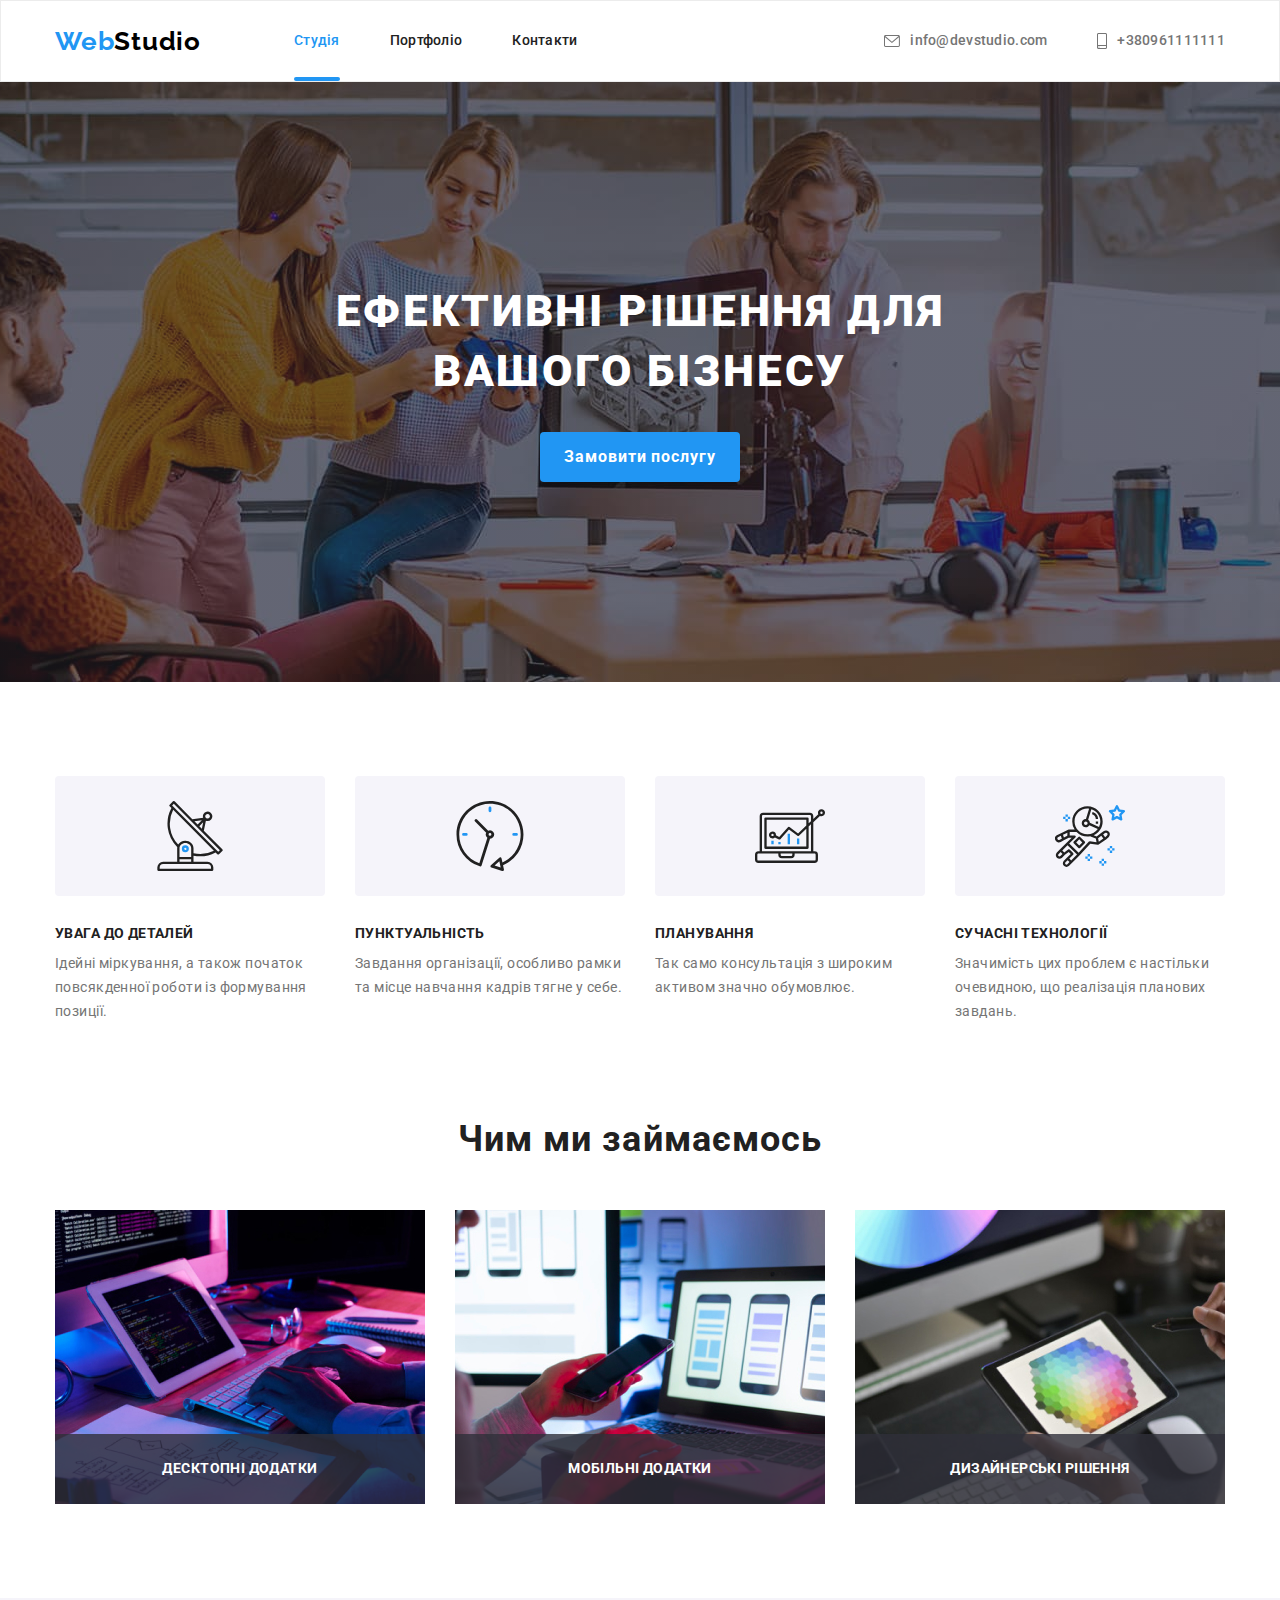
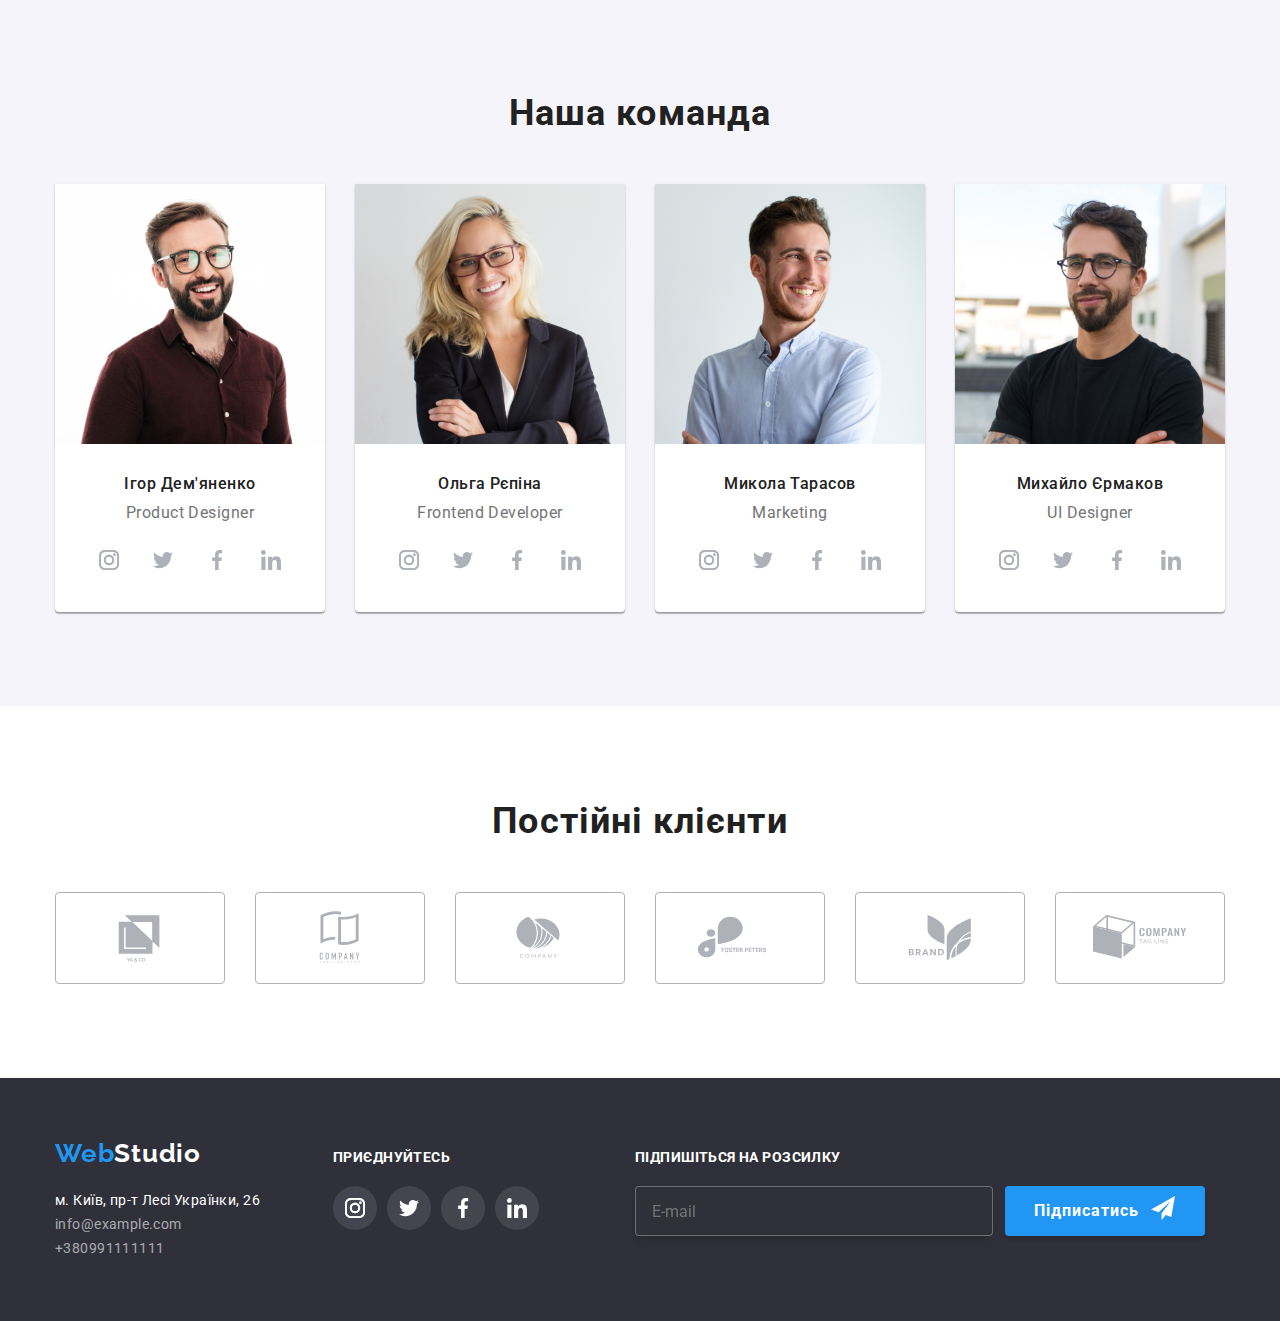
==== index.html @ acf975c4 "Initial commit" ====
<!DOCTYPE html>
<html lang="uk">

<head>
    <meta charset="UTF-8">
    <meta http-equiv="X-UA-Compatible" content="IE=edge">
    <meta name="viewport" content="width=device-width, initial-scale=1.0">
    <title>Студія</title>
    <!-- Шрифти -->
    <link rel="preconnect" href="https://fonts.googleapis.com">
    <link rel="preconnect" href="https://fonts.gstatic.com" crossorigin>
    <link
        href="https://fonts.googleapis.com/css2?family=Raleway:wght@700&family=Roboto:ital,wght@0,400;0,500;0,700;1,900&display=swap"
        rel="stylesheet">
    <link rel="stylesheet"
        href="https://cdnjs.cloudflare.com/ajax/libs/modern-normalize/1.1.0/modern-normalize.min.css">
    <link rel="stylesheet" href="./CSS/main.min.css">
    <!-- <link rel="stylesheet" href="./CSS/styles.css"> -->
</head>

<body class="page" data-body>

    <!-- Секція хедер -->

    <header class="header">
        <div class="container header-container">
            <nav class="header-container">
                <a lang="en" class="logo header-logo" href="./index.html" aria-label="Посилання на студію">Web<span
                        class="logo__dark">Studio</span></a>
                <!-- Навігація сайту -->
                <ul class="nav">
                    <li class="nav__item">
                        <a class="nav nav--current active" href="">Студія</a>
                    </li>
                    <li class="nav__item"><a class="nav__link active" href="./portfolio.html">Портфоліо</a></li>
                    <li class="nav__item"><a class="nav__link active" href="">Контакти</a></li>
                </ul>
            </nav>
            <!-- Навігація контактів -->
            <ul class="nav nav--left">
                <li class="nav__group">
                    <a class="nav__mail active" href="mailto:info@devstudio.com">
                        <svg class="nav__icon active" width="16" height="12">
                            <use href="./images/icons.svg#icon-envelope-hover"></use>
                        </svg>
                        info@devstudio.com
                    </a>
                </li>
                <li>
                    <a class="nav__tel active" href="tel:+380961111111">
                        <svg class="nav__icon active" width="10" height="16">
                            <use href="./images/icons.svg#icon-smartphone"></use>
                        </svg>
                        +380961111111
                    </a>
                </li>
            </ul>
        </div>
    </header>

    <main>
        <!-- Секція Герой -->

        <section class="hero">
            <div class="container">
                <h1 class="hero-title">Ефективні рішення для вашого бізнесу</h1>
                <button class="btn btn--order" title="button" data-modal-open>Замовити послугу</button>
            </div>
        </section>

        <!--Модальне вікно  -->

        <div class="backdrop is-hidden" data-modal>
            <div class="modal">
                <button class="modal__close-btn" type="button" data-modal-close>
                    <svg class="modal__close-icon" width="18" height="18">
                        <use href="./images/icons.svg#icon-close"></use>
                    </svg>
                </button>
                <form class="modal__hero-form">
                    <strong class="modal__title">Залиште свої дані, ми передзвонимо вам</strong>
                    <div class="modal__inputs">
                        <label for="name">Ім'я</label>
                        <input 
                        type="text" 
                        name="name" 
                        autofocus
                        id="name" 
                        minlength="3"
                        maxlength="55"
                        placeholder="" 
                        class="modal__for-input" 
                        required />
                        <svg class="modal__icon" width="18" height="18">
                            <use href="./images/icons.svg#icon-person-modal"></use>
                        </svg> 
                        
                    </div>
                    <div class="modal__inputs">
                        <label for="tel">Телефон</label>                      
                        <input 
                        type="tel" 
                        name="tel" 
                        id="tel" 
                        minlength="3"
                        maxlength="55"
                        class="modal__for-input" 
                        required 
                        placeholder=" "/>
                        <svg class="modal__icon" width="18" height="18">
                            <use href="./images/icons.svg#icon-phone-modal"></use>
                        </svg>
                    </div>
                    <div class="modal__inputs">
                        <label for="email">Пошта</label>                        
                        <input 
                        type="email" 
                        name="email" 
                        id="email" 
                        class="modal__for-input" 
                        required
                        placeholder=" " />
                        <svg class="modal__icon" width="18" height="18">
                            <use href="./images/icons.svg#icon-email-modal"></use>
                        </svg>
                    </div>
                    <div class="modal__inputs">
                        <label for="feedback">Коментар</label>
                        <textarea 
                        name="feedback" 
                        id="feedback" 
                        class="modal__hiro-textarea"
                        placeholder="Введіть текст"></textarea>
                    </div>
                    <label class="modal-checkbox">
                        <input class="visually-hidden modal-checkbox__input" type="checkbox" name="user-agreement" />
                        <span class="modal-checkbox__custom">
                            <svg class="modal-checkbox__icon" width="11" height="8"><use href="./images/icons.svg#icon-Vector"></use></svg>  
                        </span>
                        <span class="modal-checkbox__agreement">Погоджуюся із розсилкою та приймаю&nbsp</span> 
                        <a class="contract" href="">Умови договору</a>
                    </label>
                    <button type="submit" class="btn btn--modal">Відправити</button>
                </form>
            </div>
            
        </div>

        <!-- Секція особливості -->

        <section class="section">
            <div class="container">
                <h2 hidden class="heading">Особливості</h2>
                <ul class="list card-set about-feature">
                    <li class="card-set__item benefits">
                        <div class="card-set__icon">
                            <svg width="70" height="70">
                                <use href="./images/icons.svg#icon-antenna"></use>
                            </svg>
                        </div>
                        <h3 class="card-set__heading">Увага до деталей</h3>
                        <p class="card-set__text">Ідейні міркування, а також початок повсякденної роботи із формування позиції.
                        </p>
                    </li>
                    <li class="card-set__item benefits">
                        <div class="card-set__icon">
                            <svg width="70" height="70">
                                <use href="./images/icons.svg#icon-clock"></use>
                            </svg>
                        </div>
                        <h3 class="card-set__heading">Пунктуальність</h3>
                        <p class="card-set__text">Завдання організації, особливо рамки та місце навчання кадрів тягне у себе.</p>
                    </li>
                    <li class="card-set__item benefits">
                        <div class="card-set__icon">
                            <svg width="70" height="70">
                                <use href="./images/icons.svg#icon-diagram"></use>
                            </svg>
                        </div>
                        <h3 class="card-set__heading">Планування</h3>
                        <p class="card-set__text">Так само консультація з широким активом значно обумовлює.</p>
                    </li>
                    <li class="card-set__item benefits">
                        <div class="card-set__icon">
                            <svg width="70" height="70">
                                <use href="./images/icons.svg#icon-astronaut"></use>
                            </svg>
                        </div>
                        <h3 class="card-set__heading">Сучасні технології</h3>
                        <p class="card-set__text">Значимість цих проблем є настільки очевидною, що реалізація планових завдань.
                        </p>
                    </li>
                </ul>
            </div>
        </section>

        <!-- Секція Роботи -->

        <section class="work">
            <div class="container">
                <h2 class="heading clients__title">Чим ми займаємось</h2>
                <ul class="list card-set">
                    <li class="work__items card-set__item">
                        <img src="./images/foto-1.jpg" alt="Вид робіт 1" width="370" height="294">
                        <div class="work__item">
                            <p class="work__text">Десктопні додатки</p>
                        </div>
                    </li>
                    <li class="work__items card-set__item">
                        <img src="./images/foto-2.jpg" alt="Вид робіт 2" width="370" height="294">
                        <div class="work__item">
                            <p class="work__text">Мобільні додатки</p>
                        </div>
                    </li>
                    <li class="work__items card-set__item">
                        <img src="./images/foto-3.jpg" alt="Вид робіт 3" width="370" height="294">
                        <div class="work__item">
                            <p class="work__text">Дизайнерські рішення</p>
                        </div>
                    </li>
                </ul>
            </div>
        </section>

        <!-- Секція  Наша команда -->

        <section class="team section">
            <div class="container">
                <h2 class="heading clients__title">Наша команда</h2>
                <ul class="list card-set">
                    <li class="team__card card-set__item">
                        <img src="./images/Игорь_Демьяненко.jpg" alt="Фото Ігоря Дем'яненка" width="270" height="260">
                        <div class="team__desc">
                            <h3 class="team__name">Ігор Дем'яненко</h3>
                            <p class="team__post" lang="en">Product Designer</p>
                            <ul class="social-media list">
                                <li class="social-media__item">
                                    <a class="social-media__link social-media__link--light" href="" target="_blank" rel="noopener noreferrer"
                                        aria-label="instagram">
                                        <svg class="social-media__icon" width="20" height="20">
                                            <use href="./images/icons.svg#icon-instagram"></use>
                                        </svg>
                                    </a>
                                </li>
                                <li class="social-media__item">
                                    <a class="social-media__link social-media__link--light" href="" target="_blank" rel="noopener noreferrer"
                                        aria-label="twitter">
                                        <svg class="social-media__icon" width="20" height="20">
                                            <use href="./images/icons.svg#icon-twitter"></use>
                                        </svg>
                                    </a>
                                </li>
                                <li class="social-media__item">
                                    <a class="social-media__link social-media__link--light" href="" target="_blank" rel="noopener noreferrer"
                                        aria-label="facebook">
                                        <svg class="social-media__icon" width="20" height="20">
                                            <use href="./images/icons.svg#icon-facebook"></use>
                                        </svg>
                                    </a>
                                </li>
                                <li class="social-media__item">
                                    <a class="social-media__link social-media__link--light" href="" target="_blank" rel="noopener noreferrer"
                                        aria-label="linkedin">
                                        <svg class="social-media__icon" width="20" height="20">
                                            <use href="./images/icons.svg#icon-linkedin"></use>
                                        </svg>
                                    </a>
                                </li>
                            </ul>
                        </div>
                    </li>

                    <li class="team__card card-set__item">
                        <img src="./images/Ольга_Репина.jpg" alt="Фото Ольги Рєпіної" width="270" height="260">
                        <div class="team__desc">
                            <h3 class="team__name">Ольга Рєпіна</h3>
                            <p class="team__post">Frontend Developer</p>
                            <ul class="social-media list">
                                <li class="social-media__item">
                                    <a class="social-media__link social-media__link--light" href="" target="_blank" rel="noopener noreferrer"
                                        aria-label="instagram">
                                        <svg class="social-media__icon" width="20" height="20">
                                            <use href="./images/icons.svg#icon-instagram"></use>
                                        </svg>
                                    </a>
                                </li>
                                <li class="social-media__item">
                                    <a class="social-media__link social-media__link--light" href="" target="_blank" rel="noopener noreferrer"
                                        aria-label="twitter">
                                        <svg class="social-media__icon" width="20" height="20">
                                            <use href="./images/icons.svg#icon-twitter"></use>
                                        </svg>
                                    </a>
                                </li>
                                <li class="social-media__item">
                                    <a class="social-media__link social-media__link--light" href="" target="_blank" rel="noopener noreferrer"
                                        aria-label="facebook">
                                        <svg class="social-media__icon" width="20" height="20">
                                            <use href="./images/icons.svg#icon-facebook"></use>
                                        </svg>
                                    </a>
                                </li>
                                <li class="social-media__item">
                                    <a class="social-media__link social-media__link--light" href="" target="_blank" rel="noopener noreferrer"
                                        aria-label="linkedin">
                                        <svg class="social-media__icon" width="20" height="20">
                                            <use href="./images/icons.svg#icon-linkedin"></use>
                                        </svg>
                                    </a>
                                </li>
                            </ul>
                        </div>
                    </li>
                    <li class="team__card card-set__item">
                        <img src="./images/Николай_Тарасов.jpg" alt="Фото Миколи Тарасова" width="270" height="260">
                        <div class="team__desc">
                            <h3 class="team__name">Микола Тарасов</h3>
                            <p class="team__post" lang="en">Marketing</p>
                            <ul class="social-media list">
                                <li class="social-media__item">
                                    <a class="social-media__link social-media__link--light" href="" target="_blank" rel="noopener noreferrer"
                                        aria-label="instagram">
                                        <svg class="social-media__icon" width="20" height="20">
                                            <use href="./images/icons.svg#icon-instagram"></use>
                                        </svg>
                                    </a>
                                </li>
                                <li class="social-media__item">
                                    <a class="social-media__link social-media__link--light" href="" target="_blank" rel="noopener noreferrer"
                                        aria-label="twitter">
                                        <svg class="social-media__icon" width="20" height="20">
                                            <use href="./images/icons.svg#icon-twitter"></use>
                                        </svg>
                                    </a>
                                </li>
                                <li class="social-media__item">
                                    <a class="social-media__link social-media__link--light" href="" target="_blank" rel="noopener noreferrer"
                                        aria-label="facebook">
                                        <svg class="social-media__icon" width="20" height="20">
                                            <use href="./images/icons.svg#icon-facebook"></use>
                                        </svg>
                                    </a>
                                </li>
                                <li class="social-media__item">
                                    <a class="social-media__link social-media__link--light" href="" target="_blank" rel="noopener noreferrer"
                                        aria-label="linkedin">
                                        <svg class="social-media__icon" width="20" height="20">
                                            <use href="./images/icons.svg#icon-linkedin"></use>
                                        </svg>
                                    </a>
                                </li>
                            </ul>
                        </div>
                    </li>
                    <li class="team__card card-set__item">
                        <img src="./images/Михаил_Ермаков.jpg" alt="Фото Михайла Єрмакова" width="270" height="260">
                        <div class="team__desc">
                            <h3 class="team__name">Михайло Єрмаков</h3>
                            <p class="team__post" lang="en">UI Designer</p>
                            <ul class="social-media list">
                                <li class="social-media__item">
                                    <a class="social-media__link social-media__link--light" href="" target="_blank" rel="noopener noreferrer"
                                        aria-label="instagram">
                                        <svg class="social-media__icon" width="20" height="20">
                                            <use href="./images/icons.svg#icon-instagram"></use>
                                        </svg>
                                    </a>
                                </li>
                                <li class="social-media__item">
                                    <a class="social-media__link social-media__link--light" href="" target="_blank" rel="noopener noreferrer"
                                        aria-label="twitter">
                                        <svg class="social-media__icon" width="20" height="20">
                                            <use href="./images/icons.svg#icon-twitter"></use>
                                        </svg>
                                    </a>
                                </li>
                                <li class="social-media__item">
                                    <a class="social-media__link social-media__link--light" href="" target="_blank" rel="noopener noreferrer"
                                        aria-label="facebook">
                                        <svg class="social-media__icon" width="20" height="20">
                                            <use href="./images/icons.svg#icon-facebook"></use>
                                        </svg>
                                    </a>
                                </li>
                                <li class="social-media__item">
                                    <a class="social-media__link social-media__link--light" href="" target="_blank" rel="noopener noreferrer"
                                        aria-label="linkedin">
                                        <svg class="social-media__icon" width="20" height="20">
                                            <use href="./images/icons.svg#icon-linkedin"></use>
                                        </svg>
                                    </a>
                                </li>
                            </ul>
                        </div>
                    </li>
                </ul>
            </div>
        </section>

        <!--Секція постійні клієнти  -->

        <section class="clients">
            <div class="container">
                <h2 class="heading clients__title">Постійні клієнти</h2>
                <ul class="list card-set">
                    <li class="clients__list card-set__item">
                        <a class="clients__link" href="" target="_blank" rel="noopener noreferrer"
                            aria-label="company_1">
                            <svg class="clients__icon" width="106" height="60">
                                <use href="./images/icons.svg#icon-Logo"></use>
                            </svg>
                        </a>
                    </li>
                    <li class="clients__list card-set__item">
                        <a class="clients__link" href="" target="_blank" rel="noopener noreferrer"
                            aria-label="company_2">
                            <svg class="clients__icon" width="106" height="60">
                                <use href="./images/icons.svg#icon-Logo-1"></use>
                            </svg>
                        </a>
                    </li>
                    <li class="clients__list card-set__item">
                        <a class="clients__link" href="" target="_blank" rel="noopener noreferrer"
                            aria-label="company_3">
                            <svg class="clients__icon" width="106" height="60">
                                <use href="./images/icons.svg#icon-Logo-2"></use>
                            </svg>
                        </a>
                    </li>
                    <li class="clients__list card-set__item">
                        <a class="clients__link" href="" target="_blank" rel="noopener noreferrer"
                            aria-label="company_4">
                            <svg class="clients__icon" width="106" height="60">
                                <use href="./images/icons.svg#icon-Logo-3"></use>
                            </svg>
                        </a>
                    </li>
                    <li class="clients__list card-set__item">
                        <a class="clients__link" href="" target="_blank" rel="noopener noreferrer"
                            aria-label="company_5">
                            <svg class="clients__icon" width="106" height="60">
                                <use href="./images/icons.svg#icon-Logo-4"></use>
                            </svg>
                        </a>
                    </li>
                    <li class="clients__list card-set__item">
                        <a class="clients__link" href="" target="_blank" rel="noopener noreferrer"
                            aria-label="company_6">
                            <svg class="clients__icon" width="106" height="60">
                                <use href="./images/icons.svg#icon-Logo-5"></use>
                            </svg>
                        </a>
                    </li>
                </ul>
            </div>
        </section>
    </main>

    <!-- Секція Футер -->

    <footer class="footer">
        <div class="container">
            <div class="holder">
                <a lang="en" class="logo footer-logo" href="./index.html" aria-label="Посилання на студію">Web<span
                        class="logo__light">Studio</span></a>
                <address>
                    <ul class="list contacts">
                        <li>
                            <a class="contacts__adds active" href="https://goo.gl/maps/7YwU6FTkQ5FnYXwe8" target="_blank"
                                rel="noopener noreferrer">м.
                                Київ, пр-т Лесі Українки, 26</a>
                        </li>
                        <li>
                            <a lang="en" class="contacts__mail2 active" href="mailto:info@example.com">info@example.com</a>
                        </li>
                        <li>
                            <a class="contacts__phone active" href="tel:+380991111111">+380991111111</a>
                        </li>
                    </ul>
                </address>
            </div>
            <div class="holder holder-draft">
                <strong class="footer-title">Приєднуйтесь</strong>
                <ul class="social-media list">
                    <li class="social-media__item">
                        <a class="social-media__link social-media__link--dark" href="" target="_blank" rel="noopener noreferrer"
                            aria-label="instagram">
                            <svg class="social-media__icon" width="20" height="20">
                                <use href="./images/icons.svg#icon-instagram"></use>
                            </svg>
                        </a>
                    </li>
                    <li class="social-media__item">
                        <a class="social-media__link social-media__link--dark" href="" target="_blank" rel="noopener noreferrer"
                            aria-label="twitter">
                            <svg class="social-media__icon" width="20" height="20">
                                <use href="./images/icons.svg#icon-twitter"></use>
                            </svg>
                        </a>
                    </li>
                    <li class="social-media__item">
                        <a class="social-media__link social-media__link--dark" href="" target="_blank" rel="noopener noreferrer"
                            aria-label="facebook">
                            <svg class="social-media__icon" width="20" height="20">
                                <use href="./images/icons.svg#icon-facebook"></use>
                            </svg>
                        </a>
                    </li>
                    <li class="social-media__item">
                        <a class="social-media__link social-media__link--dark" href="" target="_blank" rel="noopener noreferrer"
                            aria-label="linkedin">
                            <svg class="social-media__icon" width="20" height="20">
                                <use href="./images/icons.svg#icon-linkedin"></use>
                            </svg>
                        </a>
                    </li>
                </ul>
            </div>
            <div class="holder holder-draft2">
                <strong class="footer-title">Підпишіться на розсилку</strong>
                <form class="footer__form">
                    <label >
                        <input class="footer__placeholder" type="email" name="email" placeholder="E-mail" />
                    </label>
                    <button type="submit" class="btn btn--sabmit">
                        Підписатись
                        <svg class="btn__icon" width="24" height="24">
                            <use href="./images/icons.svg#icon-send"></use>
                        </svg>
                    </button>
                </form>
                
            </div>
        </div>
    </footer>
    <script src="./JS/modal.js"></script>
</body>

</html>
---- CSS/main.min.css ----
:root{--primary-text-color: #212121;--text-color-logo: #000000;--title-text-color: #757575;--secondary-title-text-color: #AFB1B8;--accent-color: #2196F3;--section-background-colour: #2F303A;--main-page-color: #FFFFFF;--secondary-backgraund-color: #F5F4FA;--hero_btn-backgraund-color: #188CE8;--items: 3;--indent: 30px;--timing-transform: 250ms cubic-bezier(0.4, 0, 0.2, 1);--timing-text-color: color 250ms cubic-bezier(0.4, 0, 0.2, 1);--timing-backgraund-color: backgraund-color 250ms cubic-bezier(0.4, 0, 0.2, 1)}.visually-hidden{position:absolute;white-space:nowrap;width:1px;height:1px;overflow:hidden;border:0;padding:0;clip:rect(0 0 0 0);-webkit-clip-path:inset(50%);clip-path:inset(50%);margin:-1px}body{font-family:"Roboto",sans-serif;font-style:normal;color:var(--primary-text-color);font-size:14px}body.no-scroll{overflow:hidden}html{-webkit-box-sizing:border-box;box-sizing:border-box}*,*::before,*::after{-webkit-box-sizing:inherit;box-sizing:inherit}.active:hover,.active:focus{color:var(--accent-color)}.heading{font-size:36px;line-height:1.17;text-align:center;letter-spacing:.03em;color:var(--primary-text-color)}h1,h2,h3,h4,p{margin:0}ul{padding:0;margin:0}img{display:block;max-width:100%;height:auto}a{text-decoration:none}.card-set{display:-webkit-box;display:-ms-flexbox;display:flex;-ms-flex-wrap:wrap;flex-wrap:wrap;margin:calc(-1*var(--indent)/2)}.card-set__item{margin:calc(var(--indent)/2);-ms-flex-preferred-size:calc((100% - var(--indent)*var(--items))/var(--items));flex-basis:calc((100% - var(--indent)*var(--items))/var(--items))}.card-set__heading{margin-top:0px;margin-bottom:10px;width:270px;font-weight:700;font-size:14px;line-height:1.14;letter-spacing:.03em;text-transform:uppercase;color:var(--primary-text-color)}.card-set__text{margin-top:0;margin-bottom:0;width:270px;font-size:14px;line-height:1.71;letter-spacing:.03em;color:var(--title-text-color)}.card-set__icon{display:-webkit-box;display:-ms-flexbox;display:flex;-webkit-box-pack:center;-ms-flex-pack:center;justify-content:center;-webkit-box-align:center;-ms-flex-align:center;align-items:center;margin-bottom:30px;border-radius:4px;width:270px;height:120px;background-color:var(--secondary-backgraund-color)}.product{position:relative;overflow:hidden}.overlay{position:absolute;top:0;left:0;width:100%;padding:63px 24px;opacity:0;-webkit-transform:translateY(100%);transform:translateY(100%);-webkit-transition:-webkit-transform 250ms cubic-bezier(0.4, 0, 0.2, 1);transition:-webkit-transform 250ms cubic-bezier(0.4, 0, 0.2, 1);transition:transform 250ms cubic-bezier(0.4, 0, 0.2, 1);transition:transform 250ms cubic-bezier(0.4, 0, 0.2, 1), -webkit-transform 250ms cubic-bezier(0.4, 0, 0.2, 1)}.overlay__text{font-family:"Roboto";font-style:normal;font-weight:400;font-size:18px;line-height:1.56;letter-spacing:.03em;color:var(--main-page-color)}.card-portfolio:hover .overlay,.card-portfolio:focus .overlay{-webkit-transform:translateY(0);transform:translateY(0);background-color:rgba(33,150,243,.9);opacity:1}.btn{width:200px;height:50px;font-weight:700;font-size:16px;line-height:1.88;letter-spacing:.06em;color:var(--main-page-color);background-color:var(--accent-color);-webkit-box-shadow:0px 4px 4px rgba(0,0,0,.15);box-shadow:0px 4px 4px rgba(0,0,0,.15);border-radius:4px;border:rgba(0,0,0,0)}.btn--order{display:inline-block;-webkit-transition:var(--timing-backgraund-color),var(--timing-text-color);transition:var(--timing-backgraund-color),var(--timing-text-color)}.btn--order:hover,.btn--order:focus,.btn--modal:focus,.btn--modal:hover{background-color:var(--hero_btn-backgraund-color);border:rgba(0,0,0,0)}.btn--sabmit{display:-webkit-box;display:-ms-flexbox;display:flex;width:200px;height:50px;padding-top:10px;padding-right:28px;padding-bottom:10px;padding-left:29px;margin:0;background:var(--accent-color);color:var(--main-page-color);font-style:normal;font-weight:700;font-size:16px;line-height:1.88;border:rgba(0,0,0,0);-webkit-box-shadow:0px 4px 4px rgba(0,0,0,.15);box-shadow:0px 4px 4px rgba(0,0,0,.15);border-radius:4px}.btn__icon{margin-left:12px}.btn--modal{margin-left:165px;outline:var(--accent-color);-webkit-transition:var(--timing-backgraund-color);transition:var(--timing-backgraund-color)}.btn-radio{list-style:none;display:-webkit-box;display:-ms-flexbox;display:flex;margin-bottom:50px;-webkit-box-pack:center;-ms-flex-pack:center;justify-content:center;padding-left:0}.btn-radio__control{display:inline-block;margin-right:8px}.btn-radio__list{font-family:inherit;font-style:normal;padding:6px 22px;min-width:73px;cursor:pointer;text-align:center;letter-spacing:.03em;border-radius:4px;border:1px solid rgba(0,0,0,0);font-weight:500;font-size:16px;line-height:1.6;letter-spacing:.03em;color:var(--primary-text-color);background-color:var(--secondary-backgraund-color);-webkit-transition:var(--timing-text-color),var(--timing-backgraund-color);transition:var(--timing-text-color),var(--timing-backgraund-color)}.btn-radio__list:hover,.btn-radio__list:focus{background-color:var(--accent-color);color:var(--main-page-color)}.btn-radio__list--current{-webkit-transition:var(--timing-text-color),var(--timing-backgraund-color),border 250ms cubic-bezier(0.4, 0, 0.2, 1),-webkit-box-shadow 250ms cubic-bezier(0.4, 0, 0.2, 1);transition:var(--timing-text-color),var(--timing-backgraund-color),border 250ms cubic-bezier(0.4, 0, 0.2, 1),-webkit-box-shadow 250ms cubic-bezier(0.4, 0, 0.2, 1);transition:var(--timing-text-color),var(--timing-backgraund-color),border 250ms cubic-bezier(0.4, 0, 0.2, 1),box-shadow 250ms cubic-bezier(0.4, 0, 0.2, 1);transition:var(--timing-text-color),var(--timing-backgraund-color),border 250ms cubic-bezier(0.4, 0, 0.2, 1),box-shadow 250ms cubic-bezier(0.4, 0, 0.2, 1),-webkit-box-shadow 250ms cubic-bezier(0.4, 0, 0.2, 1);background-color:var(--accent-color);color:var(--main-page-color);border:none;-webkit-box-shadow:0px 3px 1px rgba(0,0,0,.1),0px 1px 2px rgba(0,0,0,.08),0px 2px 2px rgba(0,0,0,.12);box-shadow:0px 3px 1px rgba(0,0,0,.1),0px 1px 2px rgba(0,0,0,.08),0px 2px 2px rgba(0,0,0,.12)}.btn-radio__list--current:hover,.btn-radio__list--current:focus{background-color:var(--accent-color);color:var(--main-page-color);border:none;-webkit-box-shadow:0px 3px 1px rgba(0,0,0,.1),0px 1px 2px rgba(0,0,0,.08),0px 2px 2px rgba(0,0,0,.12);box-shadow:0px 3px 1px rgba(0,0,0,.1),0px 1px 2px rgba(0,0,0,.08),0px 2px 2px rgba(0,0,0,.12)}.logo{font-family:"Raleway",sans-serif;font-weight:700;font-size:26px;line-height:1.19;letter-spacing:.03em;color:var(--accent-color);-webkit-transition:var(--timing-text-color);transition:var(--timing-text-color)}.logo:hover,.logo:focus{color:var(--accent-color)}.logo__dark{color:var(--text-color-logo)}.logo__light{color:var(--main-page-color)}.header-logo{margin-right:93px;padding-top:24px;padding-bottom:24px}.footer-logo{margin-bottom:20px}.social-media{-webkit-box-pack:center;-ms-flex-pack:center;justify-content:center;width:206px;margin-right:auto;margin-left:auto}.social-media__item:not(:last-child){margin-right:10px}.social-media__link{display:-webkit-box;display:-ms-flexbox;display:flex;-webkit-box-align:center;-ms-flex-align:center;align-items:center;-webkit-box-pack:center;-ms-flex-pack:center;justify-content:center;width:44px;height:44px;border-color:var(--main-page-color);border-radius:50%;-webkit-transition:var(--timing-text-color),var(--timing-backgraund-color);transition:var(--timing-text-color),var(--timing-backgraund-color)}.social-media__link--dark{color:var(--main-page-color);background:rgba(255,255,255,.1)}.social-media__link--light{color:var(--secondary-title-text-color)}.social-media__link:hover,.social-media__link:focus{color:var(--main-page-color);background-color:var(--accent-color)}.social-media__icon{fill:currentColor}.section{padding-top:94px;padding-bottom:94px}.benefits{--items: 4}.about-feature{margin:-15px}.backdrop{position:fixed;top:0;left:0;z-index:1000;width:100%;height:100%;background-color:rgba(0,0,0,.25);opacity:1;visibility:visible;pointer-events:initial;-webkit-transition:opacity var(--timing-transform) visibility var(--timing-transform);transition:opacity var(--timing-transform) visibility var(--timing-transform)}.backdrop.is-hidden{opacity:0;visibility:hidden;pointer-events:none}.modal{position:absolute;top:50%;left:50%;-webkit-transform:translate(-50%, -50%);transform:translate(-50%, -50%);width:528px;height:581px;background-color:var(--main-page-color);padding:0;margin:0}.modal__close-btn{position:absolute;top:0;right:0;-webkit-transform:translate(-50%, 50%);transform:translate(-50%, 50%);display:-webkit-box;display:-ms-flexbox;display:flex;-webkit-box-align:center;-ms-flex-align:center;align-items:center;-webkit-box-pack:center;-ms-flex-pack:center;justify-content:center;width:30px;height:30px;padding:0;background-color:var(--main-page-color);border:1px solid rgba(0,0,0,.1);-webkit-box-shadow:0px 1px 1px rgba(0,0,0,.14);box-shadow:0px 1px 1px rgba(0,0,0,.14);border-radius:50%;cursor:pointer}.modal__hero-form{width:528px;height:581px}.modal__title{display:block;width:448px;margin-top:40px;margin-bottom:12px;margin-left:40px;font-weight:700;font-size:20px;line-height:1.15;text-align:center;letter-spacing:.03em;color:var(--primary-text-color)}.modal__inputs{display:-webkit-box;display:-ms-flexbox;display:flex;-webkit-box-orient:vertical;-webkit-box-direction:normal;-ms-flex-direction:column;flex-direction:column;position:relative;padding:0;margin-left:40px;margin-right:40px;font-weight:400;font-size:12px;line-height:1.17;letter-spacing:.01em;color:var(--title-text-color)}.modal__inputs:not(:last-child){margin-bottom:10px}.modal__inputs label{margin-bottom:4px}.modal__inputs textarea{margin:0;padding:0;width:448px;height:120px;border:1px solid rgba(33,33,33,.2);border-radius:4px}.modal__icon{position:absolute;margin:11px 12px;padding:0;-webkit-transform:translateY(100%);transform:translateY(100%);-webkit-transition:var(--timing-transform);transition:var(--timing-transform)}.modal__for-input{padding-top:12px;padding-right:10px;padding-bottom:12px;padding-left:42px;width:448px;height:40px;border:1px solid rgba(33,33,33,.2);border-radius:4px;outline:rgba(0,0,0,0);-webkit-transition:var(--timing-transform);transition:var(--timing-transform)}.modal__for-input:focus,.modal__hiro-textarea:focus{border-color:var(--accent-color)}.modal__for-input:focus~.modal__icon{fill:var(--accent-color)}.modal__hiro-textarea{outline:rgba(0,0,0,0);resize:none}.modal__inputs>.modal__hiro-textarea{padding:12px 16px;font-family:inherit;font-style:normal;font-weight:400;font-size:14px;line-height:16px;letter-spacing:.01em}.modal__close-btn:hover>.modal__close-icon,.modal__close-btn:focus>.modal__close-icon{fill:var(--accent-color);-webkit-transition:var(--timing-transform);transition:var(--timing-transform)}.contract{color:var(--accent-color);text-decoration:underline}.modal-checkbox{display:-webkit-box;display:-ms-flexbox;display:flex;-webkit-box-align:center;-ms-flex-align:center;align-items:center;-webkit-box-pack:center;-ms-flex-pack:center;justify-content:center;margin-top:20px;margin-bottom:30px;width:425px;height:24px;margin-left:52px;font-weight:400;font-size:14px;line-height:1.17;letter-spacing:.01em;color:var(--title-text-color);cursor:pointer}.modal-checkbox__custom{display:-webkit-inline-box;display:-ms-inline-flexbox;display:inline-flex;-webkit-box-align:center;-ms-flex-align:center;align-items:center;-webkit-box-pack:center;-ms-flex-pack:center;justify-content:center;width:16px;height:15px;margin-right:6px;outline:2px solid var(--primary-text-color);outline-offset:-2px;border-radius:2px;-webkit-transition:var(--timing-backgraund-color);transition:var(--timing-backgraund-color)}.modal-checkbox__icon{fill:var(--main-page-color)}.modal-checkbox__input:checked+.modal-checkbox__custom{background-color:var(--accent-color);outline:var(--accent-color)}.modal-checkbox__input:focus+.modal-checkbox__custom{outline:2px solid var(--accent-color);outline-offset:-2px;border-radius:2px}.modal-checkbox__agreement{-webkit-user-select:none;-moz-user-select:none;-ms-user-select:none;user-select:none}.header{background:var(--main-page-color);border:1px solid #ececec}.header-container{display:-webkit-box;display:-ms-flexbox;display:flex;-webkit-box-align:center;-ms-flex-align:center;align-items:center}.nav{list-style:none;display:-webkit-box;display:-ms-flexbox;display:flex;-webkit-box-align:start;-ms-flex-align:start;align-items:flex-start;-webkit-box-pack:justify;-ms-flex-pack:justify;justify-content:space-between}.nav__icon{margin-right:10px;fill:currentColor;-webkit-transition:var(--timing-text-color);transition:var(--timing-text-color)}.nav--left{margin-left:auto}.nav__item:not(:last-child){margin-right:50px}.nav__link,.nav__item{font-weight:500;font-size:14px;line-height:1.14;letter-spacing:.02em;color:var(--primary-text-color);text-decoration:none;padding:32px 0;-webkit-transition:var(--timing-text-color);transition:var(--timing-text-color)}.nav__mail,.nav__tel{display:-webkit-box;display:-ms-flexbox;display:flex;-webkit-box-align:center;-ms-flex-align:center;align-items:center;-webkit-box-pack:center;-ms-flex-pack:center;justify-content:center;width:100%;height:100%;font-weight:500;font-size:14px;line-height:1.14;padding:32px 0;letter-spacing:.02em;color:var(--title-text-color);-webkit-transition:var(--timing-text-color);transition:var(--timing-text-color)}.nav__group{margin-right:50px}.nav--current{color:var(--accent-color)}.nav__item{position:relative}.nav__item .nav--current::after{content:"";position:absolute;bottom:0px;left:0;width:100%;height:4px;background:var(--accent-color);border-radius:2px}.list{list-style:none;display:-webkit-box;display:-ms-flexbox;display:flex;-webkit-box-align:start;-ms-flex-align:start;align-items:flex-start;-webkit-box-pack:justify;-ms-flex-pack:justify;justify-content:space-between}.hero{text-align:center;max-width:1600px;height:600px;padding:200px 0;margin-left:auto;margin-right:auto;background-color:var(--section-background-colour);background-image:-webkit-gradient(linear, left top, right top, from(rgba(47, 48, 58, 0.4)), to(rgba(47, 48, 58, 0.4))),url(../images/hero.jpg);background-image:linear-gradient(to right, rgba(47, 48, 58, 0.4), rgba(47, 48, 58, 0.4)),url(../images/hero.jpg);background-repeat:no-repeat;background-position:center;background-size:cover}.hero-title{margin-top:0;margin-bottom:30px;margin-left:237px;margin-right:237px;letter-spacing:.06em;font-weight:900;font-size:44px;line-height:1.36;color:var(--main-page-color);text-transform:uppercase}.container{width:1200px;margin-left:auto;margin-right:auto;padding-left:15px;padding-right:15px}.work{padding-bottom:94px}.work__items{position:relative}.work__item{position:absolute;bottom:0;width:100%;height:70px;background:rgba(47,48,58,.8)}.work__text{font-family:"Roboto";font-style:normal;font-weight:700;font-size:14px;line-height:1.14;text-align:center;letter-spacing:.03em;text-transform:uppercase;color:var(--main-page-color);padding:27px 82px}.team{background:var(--secondary-backgraund-color)}.team__card{background:var(--main-page-color);-webkit-box-shadow:0px 1px 3px rgba(0,0,0,.12),0px 1px 1px rgba(0,0,0,.14),0px 2px 1px rgba(0,0,0,.2);box-shadow:0px 1px 3px rgba(0,0,0,.12),0px 1px 1px rgba(0,0,0,.14),0px 2px 1px rgba(0,0,0,.2);border-radius:0px 0px 4px 4px;width:270px;--items: 4}.team__desc{padding-top:30px;padding-bottom:30px}.team__name{margin-bottom:10px;font-weight:500;font-size:16px;line-height:1.19;text-align:center;letter-spacing:.03em;color:var(--primary-text-color)}.team__post{margin-bottom:16px;font-weight:400;font-size:16px;line-height:1.19;text-align:center;letter-spacing:.03em;color:var(--title-text-color)}.clients{padding-top:94px;padding-bottom:94px}.clients__list{-webkit-box-sizing:border-box;box-sizing:border-box;padding:0;width:170px;height:92px;--items: 6}.clients__link:hover,.clients__link:focus{border-color:var(--accent-color);color:var(--accent-color)}.clients__icon{fill:currentColor}.clients__link{height:92px;display:-webkit-box;display:-ms-flexbox;display:flex;-o-object-fit:contain;object-fit:contain;-webkit-box-pack:center;-ms-flex-pack:center;justify-content:center;-webkit-box-align:center;-ms-flex-align:center;align-items:center;contain:content;border:1px solid var(--secondary-title-text-color);border-radius:4px;color:var(--secondary-title-text-color);-webkit-transition:var(--timing-text-color),var(--timing-backgraund-color);transition:var(--timing-text-color),var(--timing-backgraund-color)}.clients__title{margin-bottom:50px}.footer{padding:60px 0;background:var(--section-background-colour);color:var(--main-page-color)}.footer-title{margin-bottom:20px;padding:0;font-style:normal;font-weight:700;font-size:14px;line-height:1.14;letter-spacing:.03em;text-transform:uppercase;color:var(--main-page-color)}.footer__form{display:-webkit-box;display:-ms-flexbox;display:flex}.footer__placeholder{width:358px;height:50px;margin-right:12px;padding-left:16px;padding-top:15px;padding-bottom:15px;color:rgba(255,255,255,.6);font-style:normal;font-weight:400;font-size:16px;line-height:1.25;border:1px solid rgba(255,255,255,.3);-webkit-filter:drop-shadow(0px 4px 4px rgba(0, 0, 0, 0.15));filter:drop-shadow(0px 4px 4px rgba(0, 0, 0, 0.15));border-radius:4px;background-color:var(--section-background-colour)}.contacts{display:block;font-weight:400;font-style:normal;font-size:14px;line-height:1.71;letter-spacing:.03em;-webkit-transition:var(--timing-text-color);transition:var(--timing-text-color)}.contacts__adds{margin-bottom:6px;color:var(--main-page-color)}.contacts__mail2{margin-bottom:9px;color:rgba(255,255,255,.6)}.contacts__phone{color:rgba(255,255,255,.6)}.holder{display:-webkit-inline-box;display:-ms-inline-flexbox;display:inline-flex;-webkit-box-orient:vertical;-webkit-box-direction:normal;-ms-flex-direction:column;flex-direction:column}.holder-draft{margin-left:70px}.holder-draft2{margin-left:93px}.card-portfolio{position:relative;overflow:hidden;background:var(--main-page-color);width:370px;-webkit-transition:-webkit-filter 250ms cubic-bezier(0.4, 0, 0.2, 1);transition:-webkit-filter 250ms cubic-bezier(0.4, 0, 0.2, 1);transition:filter 250ms cubic-bezier(0.4, 0, 0.2, 1);transition:filter 250ms cubic-bezier(0.4, 0, 0.2, 1), -webkit-filter 250ms cubic-bezier(0.4, 0, 0.2, 1)}.card-portfolio:hover,.card-portfolio:focus{-webkit-filter:drop-shadow(0px 4px 4px rgba(0, 0, 0, 0.25));filter:drop-shadow(0px 4px 4px rgba(0, 0, 0, 0.25))}.inner{padding:20px 24px;border:1px solid #eee;border-top:#ffdead}.apply-robot{margin-bottom:4px;font-size:18px;line-height:2;letter-spacing:.06em;color:var(--primary-text-color)}.category{font-size:16px;line-height:1.88;letter-spacing:.03em;color:var(--title-text-color)}/*# sourceMappingURL=main.min.css.map */
---- CSS/styles.css ----
/*formulas */

:root {
    /* color */
    --primary-text-color: #212121;
    --text-color-logo: #000000;
    --title-text-color: #757575;
    --secondary-title-text-color: #AFB1B8;
    --accent-color: #2196F3;
    --section-background-colour: #2F303A;
    --main-page-color: #FFFFFF;
    --secondary-backgraund-color: #F5F4FA;
    --hero_btn-backgraund-color: #188CE8;

    /* others */
    --items: 3;
    --indent: 30px;

    /* transform */
    --timing-transform: 250ms cubic-bezier(0.4, 0, 0.2, 1);
    --timing-text-color: color 250ms cubic-bezier(0.4, 0, 0.2, 1);
    --timing-backgraund-color: backgraund-color 250ms cubic-bezier(0.4, 0, 0.2, 1);
}

/* global */

html {
    box-sizing: border-box;
}

*,
*::before,
*::after {
    box-sizing: inherit;
}

.page {
    font-family: 'Roboto', sans-serif;
    font-style: normal;
    color: var(--primary-text-color);
    font-size: 14px;
}

h1,
h2,
h3,
h4,
p {
    margin: 0;
}

ul {
    padding: 0;
    margin: 0;
}

img {
    display: block;
    max-width: 100%;
    height: auto;
}

a {
    text-decoration: none;
}

/* visually-hidden hide elements */
.visually-hidden {
    position: absolute;
    white-space: nowrap;
    width: 1px;
    height: 1px;
    overflow: hidden;
    border: 0;
    padding: 0;
    clip: rect(0 0 0 0);
    clip-path: inset(50%);
    margin: -1px;
}

/* grid flex-box */

.card-set {
    display: flex;
    flex-wrap: wrap;
    margin: calc(-1 * var(--indent) / 2);
  
}

.card-set__item {
    margin: calc(var(--indent) / 2);
    flex-basis: calc((100% - var(--indent) * var(--items))/ var(--items));
}

.container {
    width: 1200px;
    margin-left: auto;
    margin-right: auto;
    padding-left: 15px;
    padding-right: 15px;
}

.section {
    padding-bottom: 94px;
    padding-top: 94px;
}

.no-scroll {
    overflow: hidden;
}

.heading {
    font-size: 36px;
    line-height: 1.17;
    text-align: center;
    letter-spacing: 0.03em;
    color: var(--primary-text-color);
}

.heading-title {
    margin-bottom: 50px;
}
/* global hover & focus  */
.active:hover,
.active:focus {
    color: var(--accent-color);
}

/* logo */
.logo {    
    font-family: 'Raleway', sans-serif;
    font-weight: 700;
    font-size: 26px;
    line-height: 1.19;
    letter-spacing: 0.03em;   
    color: var(--accent-color);
    transition: var(--timing-text-color);
}

.logo:hover,
.logo:focus {
    color: var(--accent-color);
}
.header-logo {
    margin-right: 93px;
    padding-top: 24px;
    padding-bottom: 24px;
}
.footer-logo {
    margin-bottom: 20px;
}

.logo__studio--dark {
    color: var(--text-color-logo);
}

.logo__studio--light {
    color: var(--main-page-color);
}

/* social-media */

.social-media {
    justify-content: center;
    width: 206px;
    margin-right: auto;
    margin-left: auto;
}

.social-media__item:not(:last-child) {
    margin-right: 10px;
}

.social-media__link {
    display: flex;
    align-items: center;
    justify-content: center;
    width: 44px;
    height: 44px;
    border-color: var(--main-page-color);
    border-radius: 50%;
    transition: var(--timing-text-color), var(--timing-backgraund-color);
}
.social-media__link--dark {
    color: var(--main-page-color);
    background: rgba(255, 255, 255, 0.1);
}

.social-media__link--light {
    color: var(--secondary-title-text-color);
}

.social-media__link:hover,
.social-media__link:focus {
    color: var(--main-page-color);
    background-color: var(--accent-color);
}  
.social-media__icon {
    fill: currentColor;
}
/* button */
.btn {
    width: 200px;
    height: 50px;
    font-weight: 700;
    font-size: 16px;
    line-height: 1.88;
    letter-spacing: 0.06em;
    color: var(--main-page-color);
    background-color: var(--accent-color);
    box-shadow: 0px 4px 4px rgba(0, 0, 0, 0.15);
    border-radius: 4px;
    border: transparent;
}
.btn--order {
    display: inline-block;   
    transition: var(--timing-backgraund-color), var(--timing-text-color)
}

.btn--order:hover,
.btn--order:focus,
.btn--modal:focus,
.btn--modal:hover {
    background-color: var(--hero_btn-backgraund-color);
    border: transparent;
}
.btn--sabmit {
    display: flex;
    padding-top: 10px;
    padding-right: 28px;
    padding-bottom: 10px;
    padding-left: 29px
}
.btn__icon {
    margin-left: 12px;
}
.btn--modal {
    margin-left: 165px;
    outline: var(--accent-color);
    transition: var(--timing-backgraund-color);
}
/* header */

.header {
    background: var(--main-page-color);
    border: 1px solid #ECECEC;
}

.header-container {
    display: flex;
    align-items: center;
}

.nav--left {    
    margin-left: auto;
}

.nav__item:not(:last-child) {
    margin-right: 50px;
}

.nav__link,
.nav__item {
    font-weight: 500;
    font-size: 14px;
    line-height: 1.14;
    letter-spacing: 0.02em;
    color: var(--primary-text-color);
    text-decoration: none;
    padding: 32px 0;

    transition: var(--timing-text-color);
}

.nav__mail,
.nav__tel {
    display: flex;
    align-items: center;
    justify-content: center;
    width: 100%;
    height: 100%;
    font-weight: 500;
    font-size: 14px;
    line-height: 1.14;
    padding: 32px 0;
    letter-spacing: 0.02em;
    color: var(--title-text-color);

    transition: var(--timing-text-color);
}

.nav__group {
    margin-right: 50px;
}

.nav--current {
    color: var(--accent-color);
}


.nav__item>.nav--current::after {
    content: '';
    position: absolute;
    bottom: 0px;
    left: 0;
    width: 100%;
    height: 4px;


    background: var(--accent-color);
    border-radius: 2px;
}


.nav__item {
    position: relative;
}

.nav,
.list {
    list-style: none;
    display: flex;
    align-items: flex-start;
    justify-content: space-between;
}

/* hero */
.hero {
    text-align: center;
    max-width: 1600px;
    height: 600px;
    padding: 200px 0;
    margin-left: auto;
    margin-right: auto;
    background-color: var(--section-background-colour);
    background-image: linear-gradient(to right, rgba(47, 48, 58, 0.4), rgba(47, 48, 58, 0.4)),
    url(../images/hero.jpg);
    background-repeat: no-repeat;
    background-position: center;
    background-size: cover;
}

.hero-title {
    margin-top: 0;
    margin-bottom: 30px;
    margin-left: 237px;
    margin-right: 237px;
    letter-spacing: 0.06em;
    font-weight: 900;
    font-size: 44px;
    line-height: 1.36;
    color: var(--main-page-color);
    text-transform: uppercase;
}

/* section */

.benefits {
    --items: 4;

}

.about-feature {
    margin: -15px;

}


.work {
    padding-bottom: 94px;
}

.work__items {
    position: relative;
}

.work__item {
    position: absolute;
    bottom: 0;
    width: 100%;
    height: 70px;
    background: rgba(47, 48, 58, 0.8);

}

.work__text {
    font-family: 'Roboto';
    font-style: normal;
    font-weight: 700;
    font-size: 14px;
    line-height: 1.14;
    text-align: center;
    letter-spacing: 0.03em;
    text-transform: uppercase;
    color: var(--main-page-color);
    padding: 27px 82px;

}

.card-set__heading {
    margin-top: 0px;
    margin-bottom: 10px;
    width: 270px;
    font-weight: 700;
    font-size: 14px;
    line-height: 1.14;
    letter-spacing: 0.03em;
    text-transform: uppercase;
    color: var(--primary-text-color);
}

.card-set__text {
    margin-top: 0;
    margin-bottom: 0;
    width: 270px;
    font-size: 14px;
    line-height: 1.71;
    letter-spacing: 0.03em;
    color: var(--title-text-color);
}

/* section our team */

.team {
    background: var(--secondary-backgraund-color);

}

.team__card {
    background: var(--main-page-color);
    box-shadow: 0px 1px 3px rgba(0, 0, 0, 0.12), 0px 1px 1px rgba(0, 0, 0, 0.14), 0px 2px 1px rgba(0, 0, 0, 0.2);
    border-radius: 0px 0px 4px 4px;
    width: 270px;
    --items: 4;
}

.team__desc {
    padding-top: 30px;
    padding-bottom: 30px;

}

.team__name {
    margin-bottom: 10px;
    font-weight: 500;
    font-size: 16px;
    line-height: 1.19;
    text-align: center;
    letter-spacing: 0.03em;
    color: var(--primary-text-color);
}

.team__post {
    margin-bottom: 16px;
    font-weight: 400;
    font-size: 16px;
    line-height: 1.19;
    text-align: center;
    letter-spacing: 0.03em;
    color: var(--title-text-color);
}

/* icon style */

.nav__icon {
    margin-right: 10px;
    fill: currentColor;

    transition: var(--timing-text-color);

}

.card-set__icon {
    display: flex;
    justify-content: center;
    align-items: center;
    margin-bottom: 30px;
    border-radius: 4px;
    width: 270px;
    height: 120px;
    background-color: var(--secondary-backgraund-color);
}

/* section clients */
.clients {
    padding-top: 94px;
    padding-bottom: 94px;
}


.clients-list {
    box-sizing: border-box;
    padding: 0;
    width: 170px;
    height: 92px;
    --items: 6;

}

.clients-link:hover,
.clients-link:focus {
    border-color: var(--accent-color);
    color: var(--accent-color);
}

.clients-icon {
    fill: currentColor;
}


.clients-link {
    height: 92px;
    display: flex;
    object-fit: contain;
    justify-content: center;
    align-items: center;
    contain: content;
    border: 1px solid var(--secondary-title-text-color);
    border-radius: 4px;
    color: var(--secondary-title-text-color);

    transition: var(--timing-text-color), var(--timing-backgraund-color);
}

/* footer */

.footer {
    padding: 60px 0;
    background: var(--section-background-colour);
    color: var(--main-page-color);
}

.contacts {
    display: block;
    font-weight: 400;
    font-style: normal;
    font-size: 14px;
    line-height: 1.71;
    letter-spacing: 0.03em;

    transition: var(--timing-text-color);    
}

.contacts__adds {
    margin-bottom: 6px;
    color: var(--main-page-color);
}

.contacts__mail2 {
    margin-bottom: 9px;
    color: rgba(255, 255, 255, 0.6);
}

.contacts__phone {
    color: rgba(255, 255, 255, 0.6);
}

.holder {
    display: inline-flex;
    flex-direction: column;
    
}
.holder-draft {
    margin-left: 70px;
}

.footer-title {
    margin-bottom: 20px;
    padding: 0;
    font-style: normal;
    font-weight: 700;
    font-size: 14px;
    line-height: 1.14;
    letter-spacing: 0.03em;
    text-transform: uppercase;
    color: var(--main-page-color);
}

.holder-draft2 {   
    margin-left: 93px;
    
}
.footer__form {
    display: flex;
}

.footer__placeholder {
    width: 358px;
    height: 50px;
    margin-right: 12px;
    padding-left: 16px;
    padding-top: 15px ;
    padding-bottom: 15px;

    color: rgba(255, 255, 255, 0.6);
    font-style: normal;
    font-weight: 400;
    font-size: 16px;
    line-height: 1.25;

    border: 1px solid rgba(255, 255, 255, 0.3);
    filter: drop-shadow(0px 4px 4px rgba(0, 0, 0, 0.15));
    border-radius: 4px;
    background-color: var(--section-background-colour);
}
.btn--sabmit {
    display: flex;
    width: 200px;
    height: 50px;  
    padding-top: 10px;
    padding-right: 28px;
    padding-bottom: 10px;
    padding-left: 29px;
    margin: 0;

    background: var(--accent-color);
    color: var(--main-page-color);
    font-style: normal;
    font-weight: 700;
    font-size: 16px;
    line-height: 1.88;
    border: transparent;
    box-shadow: 0px 4px 4px rgba(0, 0, 0, 0.15);
    border-radius: 4px;
    
}
.btn__icon {
    margin-left: 12px;
}


/* page portfolio*/

.card-portfolio {
    position: relative;
    overflow: hidden;
    background: var(--main-page-color);
    width: 370px;

    transition: filter 250ms cubic-bezier(0.4, 0, 0.2, 1);

}

.card-portfolio:hover,
.card-portfolio:focus {
    filter: drop-shadow(0px 4px 4px rgba(0, 0, 0, 0.25));
}

.product {
    position: relative;
    overflow: hidden;
}

.overlay {
    position: absolute;
    top: 0;
    left: 0;
    width: 100%;
    padding: 63px 24px;
    opacity: 0;

    transform: translateY(100%);
    transition: transform 250ms cubic-bezier(0.4, 0, 0.2, 1);
}

.card-portfolio:hover .overlay,
.card-portfolio:focus .overlay {
    transform: translateY(0);
    background-color: rgba(33, 150, 243, 0.9);
    opacity: 1;

}


.overlay__text {
    font-family: 'Roboto';
    font-style: normal;
    font-weight: 400;
    font-size: 18px;
    line-height: 1.56;
    letter-spacing: 0.03em;
    color: var(--main-page-color);

}

.inner {
    padding: 20px 24px;
    border: 1px solid #EEEEEE;
    border-top: navajowhite;

}

.apply-robot {
    margin-bottom: 4px;
    font-size: 18px;
    line-height: 2;
    letter-spacing: 0.06em;
    color: var(--primary-text-color);
}

.category {
    font-size: 16px;
    line-height: 1.88;
    letter-spacing: 0.03em;
    color: var(--title-text-color);
}

/* portfolio radio buttons */


.btn-radio_control {
    display: inline-block;
    margin-right: 8px;
}

.btn-radio {
    display: flex;
    margin: 0;
    margin-bottom: 50px;
    justify-content: center;
    padding-left: 0;
}

.btn-radio_list {
    font-family: inherit;
    font-style: normal;
    padding: 6px 22px;
    min-width: 73px;
    cursor: pointer;
    text-align: center;
    letter-spacing: 0.03em;
    border-radius: 4px;
    border: 1px solid transparent;
    font-weight: 500;
    font-size: 16px;
    line-height: 1.6;
    letter-spacing: 0.03em;
    color: var(--primary-text-color);
    background-color: var(--secondary-backgraund-color);

    transition: var(--timing-text-color), var(--timing-backgraund-color);
}

.btn-radio_list:hover,
.btn-radio_list:focus {
    background-color: var(--accent-color);
    color: var(--main-page-color);
}

.btn-radio--current {
    transition: var(--timing-text-color), var(--timing-backgraund-color), border 250ms cubic-bezier(0.4, 0, 0.2, 1), box-shadow 250ms cubic-bezier(0.4, 0, 0.2, 1);

}

.btn-radio--current,
.btn-radio--current:hover,
.btn-radio--current:focus {
    background-color: var(--accent-color);
    color: var(--main-page-color);
    border: none;
    box-shadow: 0px 3px 1px rgba(0, 0, 0, 0.1), 0px 1px 2px rgba(0, 0, 0, 0.08), 0px 2px 2px rgba(0, 0, 0, 0.12);
}

/* Modal window */
.backdrop {
    position: fixed;
    top: 0;
    left: 0;
    z-index: 1000;

    width: 100%;
    height: 100%;

    background-color: rgba(0, 0, 0, 0.25);

    opacity: 1;
    visibility: visible;
    pointer-events: initial;

    transition: opacity var(--timing-transform) visibility var(--timing-transform);
}

.backdrop.is-hidden {
    opacity: 0;
    visibility: hidden;
    pointer-events: none;

}

.modal {
    position: absolute;
    top: 50%;
    left: 50%;
    transform: translate(-50%, -50%);

    width: 528px;
    height: 581px;
    background-color: var(--main-page-color);
    padding: 0;
    margin: 0;
}

.modal__close-btn {
    position: absolute;
    top: 0;
    right: 0;
    transform: translate(-50%, 50%);

    display: flex;
    align-items: center;
    justify-content: center;
    width: 30px;
    height: 30px;
    padding: 0;

    background-color: var(--main-page-color);
    border: 1px solid rgba(0, 0, 0, 0.1);
    box-shadow: 0px 1px 1px rgba(0, 0, 0, 0.14);
    border-radius: 50%;
    cursor: pointer;
}
.modal__hero-form {
    width: 528px;
    height: 581px;
}

.modal__close-btn:hover > .modal__close-icon,
.modal__close-btn:focus>.modal__close-icon {
    fill: var(--accent-color);
    transition: var(--timing-transform);
}
   

.modal__title {
    display: block;
    width: 448px;
    margin-top: 40px;
    margin-bottom: 12px;
    margin-left: 40px;

    font-weight: 700;
    font-size: 20px;
    line-height: 1.15;
    text-align: center;
    letter-spacing: 0.03em;
    color: var(--primary-text-color);
}
.modal__inputs {
    display: flex;
    flex-direction: column; 
    position: relative;   
    
    padding: 0;   
    margin-left: 40px;
    margin-right: 40px;
    font-weight: 400;
    font-size: 12px;
    line-height: 1.17;
    letter-spacing: 0.01em;
    color: var(--title-text-color);
}
.modal__inputs:not(:last-child) {
    margin-bottom: 10px;
  }


.modal__inputs label {
    margin-bottom: 4px;
}

.modal__inputs textarea {
    margin: 0;
    padding: 0;
    width: 448px;
    height: 120px;

    border: 1px solid rgba(33, 33, 33, 0.2);
    border-radius: 4px;

}
.modal__icon {
    position: absolute;
    margin: 11px 12px;
    padding: 0;

    transform: translateY(100%);
    transition: var(--timing-transform);
}

.modal__for-input {
    padding-top: 12px;
    padding-right: 10px;
    padding-bottom: 12px;
    padding-left: 42px;
    width: 448px;
    height: 40px;
    
    border: 1px solid rgba(33, 33, 33, 0.2);
    border-radius: 4px;
    outline: transparent;

    transition: var(--timing-transform);
    
}

.modal__for-input:focus,
.modal__hiro-textarea:focus {
    border-color: var(--accent-color);
}
.modal__for-input:focus ~ .modal__icon {
    fill: var(--accent-color);

}
.modal__hiro-textarea {
    outline: transparent;
    resize: none;    
    
}
.modal__inputs > .modal__hiro-textarea {
    padding: 12px 16px;
    font-family: inherit;
    font-style: normal;
    font-weight: 400;
    font-size: 14px;
    line-height: 16px;
    letter-spacing: 0.01em;

}

.contract {
    color: var(--accent-color);
    text-decoration: underline;
}
.modal-checkbox {
    display: flex;
    align-items: center;
    justify-content: center;

    margin-top: 20px;
    margin-bottom: 30px;
    width: 425px;
    height: 24px;
    margin-left: 52px;
    font-weight: 400;
    font-size: 14px;
    line-height: 1.17;
    letter-spacing: 0.01em;
    color: var(--title-text-color); 
    cursor: pointer ;   
}

.modal-checkbox__custom {
    display: inline-flex;
    align-items: center;
    justify-content: center;

    width: 16px;
    height: 15px;
    margin-right: 6px;    
    outline: 2px solid var(--primary-text-color);
    outline-offset: -2px;
    border-radius: 2px;

    transition: var(--timing-backgraund-color) ;  

}

.modal-checkbox__icon {
    fill: var(--main-page-color);
    
}
.modal-checkbox__input:checked + .modal-checkbox__custom {
    background-color: var(--accent-color);
    outline: var(--accent-color);
    
   
}
.modal-checkbox__input:focus +.modal-checkbox__custom {
    outline: 2px solid var(--accent-color);
    outline-offset: -2px;
    border-radius: 2px;

}
.modal-checkbox__agreement {
    user-select: none;
    
}
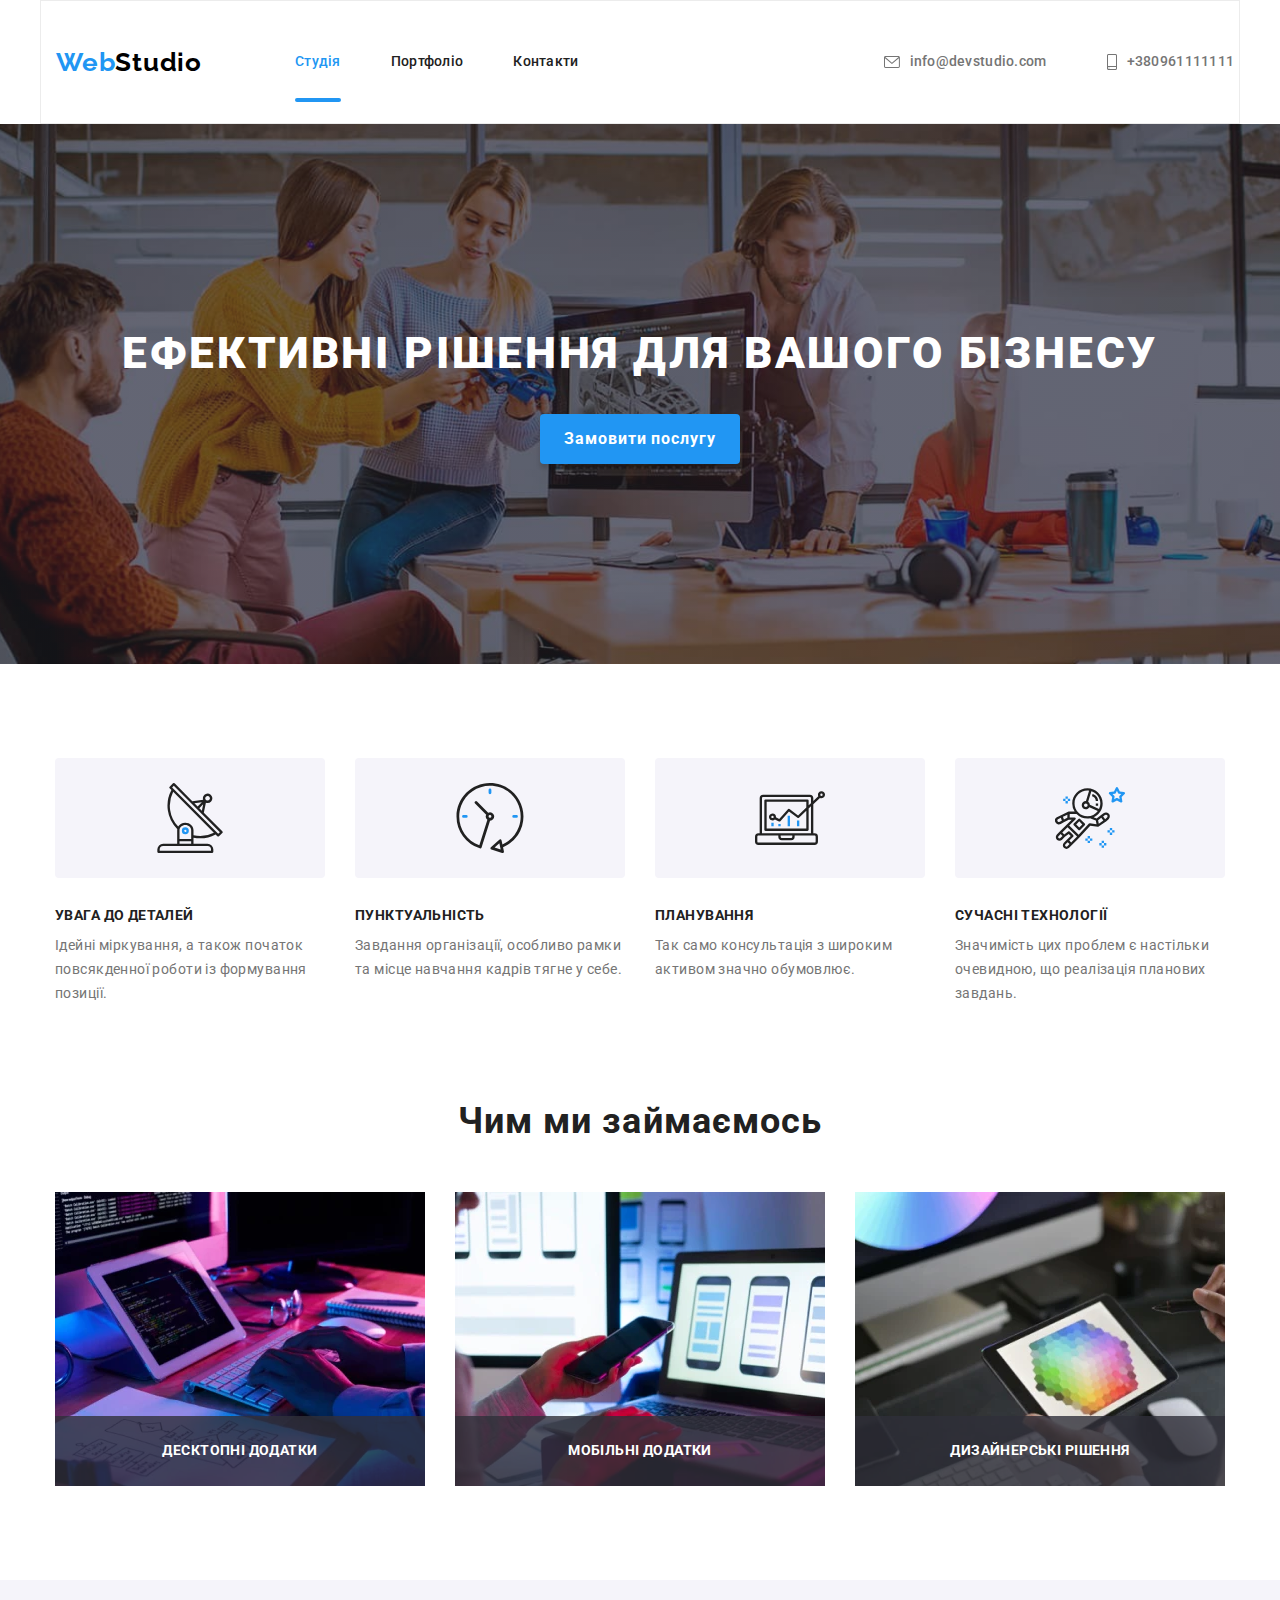
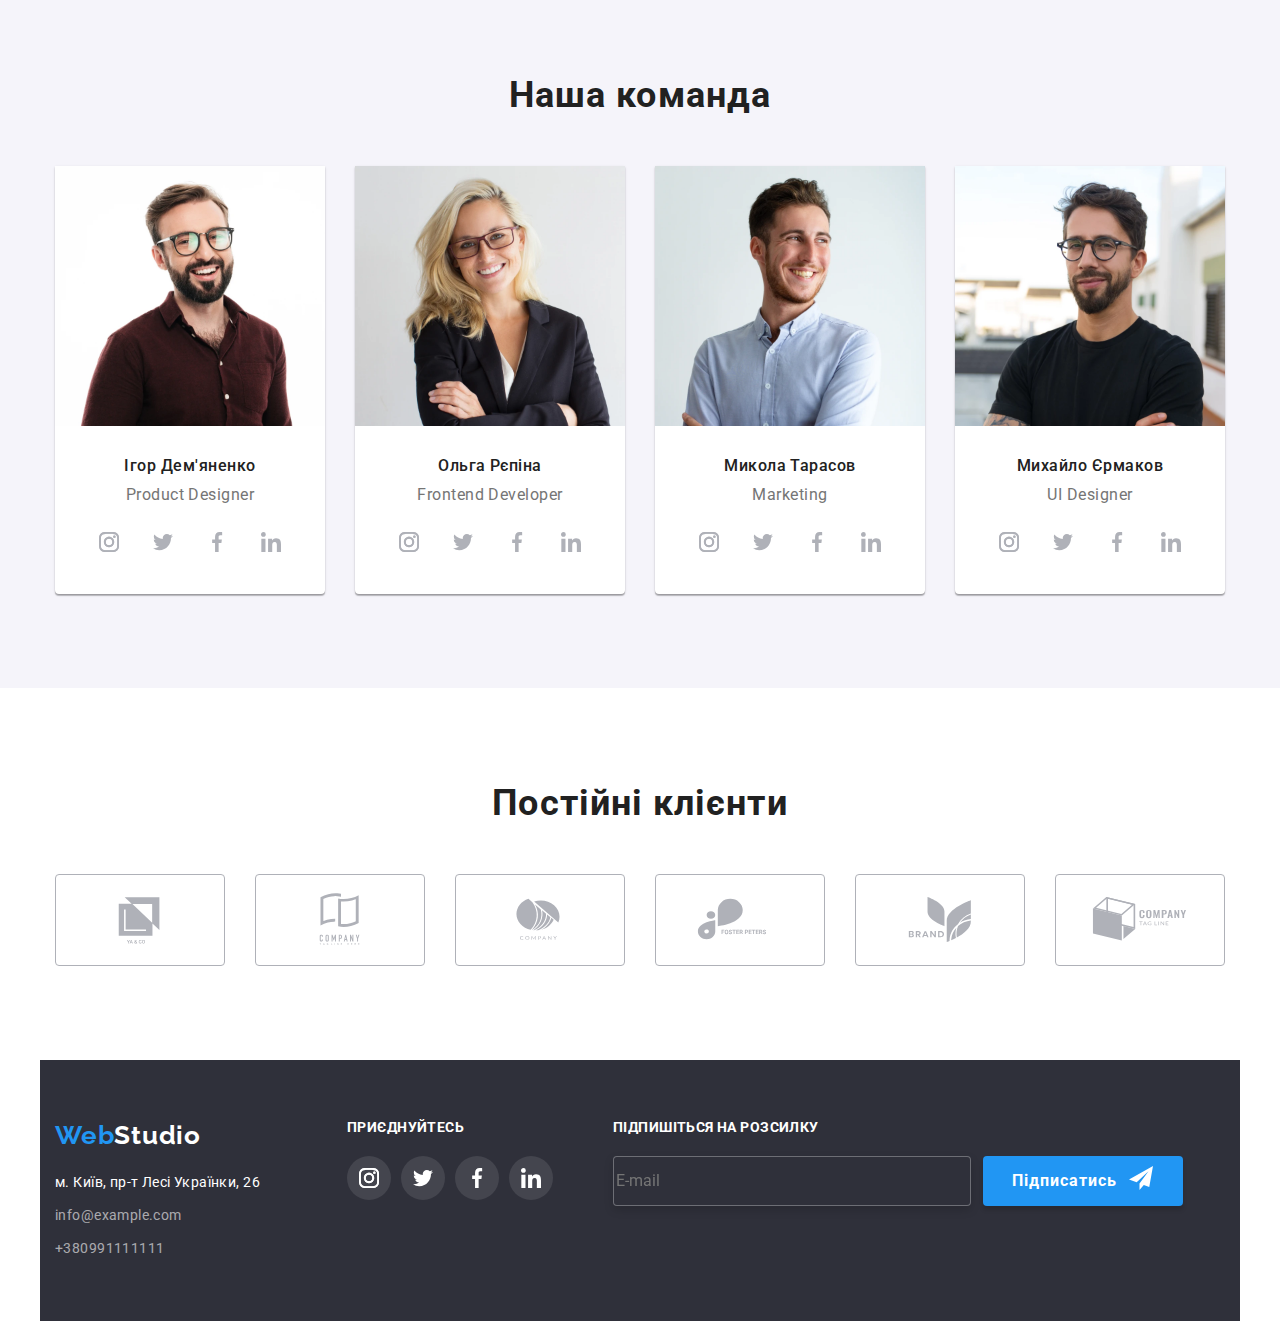
==== commit dbacf157: "homework_8" ====
--- a/index.html
+++ b/index.html
@@ -22,39 +22,49 @@
 
     <!-- Секція хедер -->
 
-    <header class="header">
-        <div class="container header-container">
-            <nav class="header-container">
-                <a lang="en" class="logo header-logo" href="./index.html" aria-label="Посилання на студію">Web<span
-                        class="logo__dark">Studio</span></a>
-                <!-- Навігація сайту -->
+    <header class="container header">
+        <div class="header-container">
+            <a lang="en" class="logo header-logo" href="./index.html" aria-label="Посилання на студію">Web<span
+                    class="logo__dark">Studio</span></a>
+            <button class="btn-mobile-menu" type="button" data-menu-button>
+                <svg class="btn-mobile-menu__icon" width="24" height="16" aria-label="Перемикач мобільного меню">
+                    <use class="btn-mobile-menu__burger" href="./images/icons.svg#icon-burger_menu"></use>
+                    <use class="btn-mobile-menu__close" href="./images/icons.svg#icon-burger_close"></use>
+                </svg>
+            </button>
+            <nav class="header__nav"> 
+                        <!-- Навігація сайту -->
                 <ul class="nav">
                     <li class="nav__item">
                         <a class="nav nav--current active" href="">Студія</a>
                     </li>
-                    <li class="nav__item"><a class="nav__link active" href="./portfolio.html">Портфоліо</a></li>
-                    <li class="nav__item"><a class="nav__link active" href="">Контакти</a></li>
+                    <li class="nav__item">
+                        <a class="nav__link active" href="./portfolio.html">Портфоліо</a></li>
+                    <li class="nav__item">
+                        <a class="nav__link active" href="">Контакти</a></li>
                 </ul>
-            </nav>
-            <!-- Навігація контактів -->
-            <ul class="nav nav--left">
-                <li class="nav__group">
-                    <a class="nav__mail active" href="mailto:info@devstudio.com">
-                        <svg class="nav__icon active" width="16" height="12">
-                            <use href="./images/icons.svg#icon-envelope-hover"></use>
-                        </svg>
-                        info@devstudio.com
-                    </a>
-                </li>
-                <li>
-                    <a class="nav__tel active" href="tel:+380961111111">
-                        <svg class="nav__icon active" width="10" height="16">
-                            <use href="./images/icons.svg#icon-smartphone"></use>
-                        </svg>
-                        +380961111111
-                    </a>
-                </li>
-            </ul>
+
+                <!-- Навігація контактів -->
+                
+                <ul class="nav nav--left">
+                    <li class="nav__group">
+                        <a class="nav__mail active" href="mailto:info@devstudio.com">
+                            <svg class="nav__icon active" width="16" height="12">
+                                <use href="./images/icons.svg#icon-envelope-hover"></use>
+                            </svg>
+                            info@devstudio.com
+                        </a>
+                    </li>
+                    <li>
+                        <a class="nav__tel active" href="tel:+380961111111">
+                            <svg class="nav__icon active" width="10" height="16">
+                                <use href="./images/icons.svg#icon-smartphone"></use>
+                            </svg>
+                            +380961111111
+                        </a>
+                    </li>
+                </ul>
+            </nav> 
         </div>
     </header>
 
@@ -146,6 +156,42 @@
             
         </div>
 
+        <!--Мобільне меню-->
+        <div class="mobile-menu" data-menu>
+            <ul class="list mobile-menu-nav">
+                <li class="mobile-menu-nav__item">
+                    <a class="link nav--current" href="./index.html">Студія</a>
+                </li>
+                <li class="mobile-menu-nav__item">
+                    <a class="link" href="./portfolio.html">Портфоліо</a>
+                </li>
+                <li class="mobile-menu-nav__item">
+                    <a class="link" href="">Контакти</a>
+                </li>
+            </ul>
+            <ul class="list mobile-menu-contacts">
+                <li class="mobile-menu-contacts__item">
+                    <a class="link touch" href="tel:+380961111111">+380961111111</a>
+                </li>
+                <li lang="en" class="mobile-menu-contacts__item">
+                    <a class="link" href="mailto:info@devstudio.com">info@devstudio.com</a>
+                </li>
+            </ul>
+            <ul class="list mobile-menu-socials">
+                <li class="mobile-menu-socials__item">
+                    <a class="mobile-menu-socials__link link" lang="en">Instagram</a>
+                </li>
+                <li class="mobile-menu-socials__item">
+                    <a class="mobile-menu-socials__link link" lang="en">Twitter</a>
+                </li>
+                <li class="mobile-menu-socials__item">
+                    <a class="mobile-menu-socials__link link" lang="en">Facebook</a>
+                </li>
+                <li class="mobile-menu-socials__item">
+                    <a class="mobile-menu-socials__link link" lang="en">Linkedin</a>
+                </li>
+            </ul>
+        </div>
         <!-- Секція особливості -->
 
         <section class="section">
@@ -201,19 +247,38 @@
                 <h2 class="heading clients__title">Чим ми займаємось</h2>
                 <ul class="list card-set">
                     <li class="work__items card-set__item">
-                        <img src="./images/foto-1.jpg" alt="Вид робіт 1" width="370" height="294">
+                        <picture>
+                            <source media="(min-width: 1200px)" srcset="./images/work/work-1_lg.webp 1x, ./images/work/work-1_lg@2x.webp 2x,"
+                                type="image/webp" />
+                            <source media="(min-width: 1200px)" srcset="./images/team/img-1_lg.jpg 1x, ./images/team/img-1_lg@2x.jpg 2x"
+                                type="image/jpg" />
+                            <img src="./images/work/work-1_lg.jpg" alt="Вид робіт 1" width="370" height="294">
+                        </picture>
+                        
                         <div class="work__item">
                             <p class="work__text">Десктопні додатки</p>
                         </div>
                     </li>
                     <li class="work__items card-set__item">
-                        <img src="./images/foto-2.jpg" alt="Вид робіт 2" width="370" height="294">
+                        <picture>
+                            <source media="(min-width: 1200px)" srcset="./images/work/work-2_lg.webp 1x, ./images/work/work-2_lg@2x.webp 2x,"
+                                type="image/webp" />
+                            <source media="(min-width: 1200px)" srcset="./images/work/work-2_lg.jpg 1x, ./images/team/img-2_lg@2x.jpg 2x"
+                                type="image/jpg" />
+                            <img src="./images/work/work-2_lg.jpg" alt="Вид робіт 2" width="370" height="294">
+                       </picture>
                         <div class="work__item">
                             <p class="work__text">Мобільні додатки</p>
                         </div>
                     </li>
                     <li class="work__items card-set__item">
-                        <img src="./images/foto-3.jpg" alt="Вид робіт 3" width="370" height="294">
+                        <picture>
+                            <source media="(min-width: 1200px)" srcset="./images/work/work-3_lg.webp 1x, ./images/work/work-3_lg@2x.webp 2x,"
+                                type="image/webp" />
+                            <source media="(min-width: 1200px)" srcset="./images/work/work-3_lg.jpg 1x, ./images/team/img-3_lg@2x.jpg 2x"
+                                type="image/jpg" />
+                            <img src="./images/work/work-3_lg.jpg" alt="Вид робіт 3" width="370" height="294">
+                        </picture>
                         <div class="work__item">
                             <p class="work__text">Дизайнерські рішення</p>
                         </div>
@@ -223,13 +288,27 @@
         </section>
 
         <!-- Секція  Наша команда -->
-
+       
         <section class="team section">
             <div class="container">
                 <h2 class="heading clients__title">Наша команда</h2>
                 <ul class="list card-set">
                     <li class="team__card card-set__item">
-                        <img src="./images/Игорь_Демьяненко.jpg" alt="Фото Ігоря Дем'яненка" width="270" height="260">
+                        <picture>
+                            <source media="(min-width: 1200px)" srcset="./images/team/img-1_lg.webp 1x, ./images/team/img-1_lg@2x.webp 2x,"
+                                type="image/webp" />
+                            <source media="(min-width: 1200px)" srcset="./images/team/img-1_lg.jpg 1x, ./images/team/img-1_lg@2x.jpg 2x"
+                                type="image/jpg" />
+                            <source media="(min-width: 768px)" srcset="./images/team/img-1_md.webp 1x, ./images/team/img-1_md@2x.webp 2x,"
+                                    type="image/webp" />
+                            <source media="(min-width: 768px)" srcset="./images/team/img-1_md.jpg 1x, ./images/team/img-1_md@2x.jpg 2x"
+                                    type="image/jpg" />
+                            <source media="(max-width: 767px)" srcset="./images/team/img-1_sm.webp 1x, ./images/team/img-1_sm@2x.webp 2x,"
+                                type="image/webp" />
+                            <source media="(max-width: 767px)" srcset="./images/team/img-1_sm.jpg 1x, ./images/team/img-1_sm@2x.jpg 2x"
+                                type="image/jpg" />
+                            <img src="./images/team/img-1_sm.jpg" alt="Фото Ігоря Дем'яненка" width="450" height="460">
+                        </picture>    
                         <div class="team__desc">
                             <h3 class="team__name">Ігор Дем'яненко</h3>
                             <p class="team__post" lang="en">Product Designer</p>
@@ -271,7 +350,21 @@
                     </li>
 
                     <li class="team__card card-set__item">
-                        <img src="./images/Ольга_Репина.jpg" alt="Фото Ольги Рєпіної" width="270" height="260">
+                        <picture>
+                            <source media="(min-width: 1200px)" srcset="./images/team/img-2_lg.webp 1x, ./images/team/img-2_lg@2x.webp 2x,"
+                                type="image/webp" />
+                            <source media="(min-width: 1200px)" srcset="./images/team/img-2_lg.jpg 1x, ./images/team/img-2_lg@2x.jpg 2x"
+                                type="image/jpg" />
+                            <source media="(min-width: 768px)" srcset="./images/team/img-2_md.webp 1x, ./images/team/img-2_md@2x.webp 2x,"
+                                type="image/webp" />
+                            <source media="(min-width: 768px)" srcset="./images/team/img-2_md.jpg 1x, ./images/team/img-2_md@2x.jpg 2x"
+                                type="image/jpg" />
+                            <source media="(max-width: 767px)" srcset="./images/team/img-2_sm.webp 1x, ./images/team/img-2_sm@2x.webp 2x,"
+                                type="image/webp" />
+                            <source media="(max-width: 767px)" srcset="./images/team/img-2_sm.jpg 1x, ./images/team/img-2_sm@2x.jpg 2x"
+                                type="image/jpg" />
+                            <img src="./images/team/img-2_sm.jpg" alt="Фото Ольги Рєпіної" width="450" height="460">
+                        </picture>
                         <div class="team__desc">
                             <h3 class="team__name">Ольга Рєпіна</h3>
                             <p class="team__post">Frontend Developer</p>
@@ -312,7 +405,21 @@
                         </div>
                     </li>
                     <li class="team__card card-set__item">
-                        <img src="./images/Николай_Тарасов.jpg" alt="Фото Миколи Тарасова" width="270" height="260">
+                        <picture>
+                            <source media="(min-width: 1200px)" srcset="./images/team/img-3_lg.webp 1x, ./images/team/img-3_lg@2x.webp 2x,"
+                                type="image/webp" />
+                            <source media="(min-width: 1200px)" srcset="./images/team/img-3_lg.jpg 1x, ./images/team/img-3_lg@2x.jpg 2x"
+                                type="image/jpg" />
+                            <source media="(min-width: 768px)" srcset="./images/team/img-3_md.webp 1x, ./images/team/img-3_md@2x.webp 2x,"
+                                type="image/webp" />
+                            <source media="(min-width: 768px)" srcset="./images/team/img-3_md.jpg 1x, ./images/team/img-3_md@2x.jpg 2x"
+                                type="image/jpg" />
+                            <source media="(max-width: 767px)" srcset="./images/team/img-3_sm.webp 1x, ./images/team/img-3_sm@2x.webp 2x,"
+                                type="image/webp" />
+                            <source media="(max-width: 767px)" srcset="./images/team/img-3_sm.jpg 1x, ./images/team/img-3_sm@2x.jpg 2x"
+                                type="image/jpg" />
+                            <img src="./images/team/img-3_sm.jpg" alt="Фото Миколи Тарасова" width="450" height="460">
+                        </picture>                        
                         <div class="team__desc">
                             <h3 class="team__name">Микола Тарасов</h3>
                             <p class="team__post" lang="en">Marketing</p>
@@ -353,7 +460,21 @@
                         </div>
                     </li>
                     <li class="team__card card-set__item">
-                        <img src="./images/Михаил_Ермаков.jpg" alt="Фото Михайла Єрмакова" width="270" height="260">
+                        <picture>
+                            <source media="(min-width: 1200px)" srcset="./images/team/img-4_lg.webp 1x, ./images/team/img-4_lg@2x.webp 2x,"
+                                type="image/webp" />
+                            <source media="(min-width: 1200px)" srcset="./images/team/img-4_lg.jpg 1x, ./images/team/img-4_lg@2x.jpg 2x"
+                                type="image/jpg" />
+                            <source media="(min-width: 768px)" srcset="./images/team/img-4_md.webp 1x, ./images/team/img-4_md@2x.webp 2x,"
+                                type="image/webp" />
+                            <source media="(min-width: 768px)" srcset="./images/team/img-4_md.jpg 1x, ./images/team/img-4_md@2x.jpg 2x"
+                                type="image/jpg" />
+                            <source media="(max-width: 767px)" srcset="./images/team/img-4_sm.webp 1x, ./images/team/img-4_sm@2x.webp 2x,"
+                                type="image/webp" />
+                            <source media="(max-width: 767px)" srcset="./images/team/img-4_sm.jpg 1x, ./images/team/img-4_sm@2x.jpg 2x"
+                                type="image/jpg" />
+                            <img src="./images/team/img-4_sm.jpg" alt="Фото Михайла Єрмакова" width="450" height="460">
+                        </picture>                        
                         <div class="team__desc">
                             <h3 class="team__name">Михайло Єрмаков</h3>
                             <p class="team__post" lang="en">UI Designer</p>
@@ -395,7 +516,7 @@
                     </li>
                 </ul>
             </div>
-        </section>
+        </section> 
 
         <!--Секція постійні клієнти  -->
 
@@ -458,9 +579,9 @@
 
     <!-- Секція Футер -->
 
-    <footer class="footer">
-        <div class="container">
-            <div class="holder">
+    <footer class="footer container">
+        <div class="holder">
+            <div class="holder__address">
                 <a lang="en" class="logo footer-logo" href="./index.html" aria-label="Посилання на студію">Web<span
                         class="logo__light">Studio</span></a>
                 <address>
@@ -479,7 +600,7 @@
                     </ul>
                 </address>
             </div>
-            <div class="holder holder-draft">
+            <div class="holder__social">
                 <strong class="footer-title">Приєднуйтесь</strong>
                 <ul class="social-media list">
                     <li class="social-media__item">
@@ -516,24 +637,24 @@
                     </li>
                 </ul>
             </div>
-            <div class="holder holder-draft2">
+            <div class="holder__input">
                 <strong class="footer-title">Підпишіться на розсилку</strong>
-                <form class="footer__form">
-                    <label >
-                        <input class="footer__placeholder" type="email" name="email" placeholder="E-mail" />
-                    </label>
-                    <button type="submit" class="btn btn--sabmit">
-                        Підписатись
-                        <svg class="btn__icon" width="24" height="24">
-                            <use href="./images/icons.svg#icon-send"></use>
-                        </svg>
-                    </button>
-                </form>
-                
+                    <form class="footer__form">
+                        <label>
+                            <input class="footer__placeholder" type="email" name="email" placeholder="E-mail" />
+                        </label>
+                        <button type="submit" class="btn btn--sabmit">
+                            Підписатись
+                            <svg class="btn__icon" width="24" height="24">
+                                <use href="./images/icons.svg#icon-send"></use>
+                            </svg>
+                        </button>
+                    </form>
             </div>
         </div>
     </footer>
     <script src="./JS/modal.js"></script>
+    <script src="./JS/menu.js"></script>
 </body>
 
 </html>--- a/CSS/main.min.css
+++ b/CSS/main.min.css
@@ -1 +1 @@
-:root{--primary-text-color: #212121;--text-color-logo: #000000;--title-text-color: #757575;--secondary-title-text-color: #AFB1B8;--accent-color: #2196F3;--section-background-colour: #2F303A;--main-page-color: #FFFFFF;--secondary-backgraund-color: #F5F4FA;--hero_btn-backgraund-color: #188CE8;--items: 3;--indent: 30px;--timing-transform: 250ms cubic-bezier(0.4, 0, 0.2, 1);--timing-text-color: color 250ms cubic-bezier(0.4, 0, 0.2, 1);--timing-backgraund-color: backgraund-color 250ms cubic-bezier(0.4, 0, 0.2, 1)}.visually-hidden{position:absolute;white-space:nowrap;width:1px;height:1px;overflow:hidden;border:0;padding:0;clip:rect(0 0 0 0);-webkit-clip-path:inset(50%);clip-path:inset(50%);margin:-1px}body{font-family:"Roboto",sans-serif;font-style:normal;color:var(--primary-text-color);font-size:14px}body.no-scroll{overflow:hidden}html{-webkit-box-sizing:border-box;box-sizing:border-box}*,*::before,*::after{-webkit-box-sizing:inherit;box-sizing:inherit}.active:hover,.active:focus{color:var(--accent-color)}.heading{font-size:36px;line-height:1.17;text-align:center;letter-spacing:.03em;color:var(--primary-text-color)}h1,h2,h3,h4,p{margin:0}ul{padding:0;margin:0}img{display:block;max-width:100%;height:auto}a{text-decoration:none}.card-set{display:-webkit-box;display:-ms-flexbox;display:flex;-ms-flex-wrap:wrap;flex-wrap:wrap;margin:calc(-1*var(--indent)/2)}.card-set__item{margin:calc(var(--indent)/2);-ms-flex-preferred-size:calc((100% - var(--indent)*var(--items))/var(--items));flex-basis:calc((100% - var(--indent)*var(--items))/var(--items))}.card-set__heading{margin-top:0px;margin-bottom:10px;width:270px;font-weight:700;font-size:14px;line-height:1.14;letter-spacing:.03em;text-transform:uppercase;color:var(--primary-text-color)}.card-set__text{margin-top:0;margin-bottom:0;width:270px;font-size:14px;line-height:1.71;letter-spacing:.03em;color:var(--title-text-color)}.card-set__icon{display:-webkit-box;display:-ms-flexbox;display:flex;-webkit-box-pack:center;-ms-flex-pack:center;justify-content:center;-webkit-box-align:center;-ms-flex-align:center;align-items:center;margin-bottom:30px;border-radius:4px;width:270px;height:120px;background-color:var(--secondary-backgraund-color)}.product{position:relative;overflow:hidden}.overlay{position:absolute;top:0;left:0;width:100%;padding:63px 24px;opacity:0;-webkit-transform:translateY(100%);transform:translateY(100%);-webkit-transition:-webkit-transform 250ms cubic-bezier(0.4, 0, 0.2, 1);transition:-webkit-transform 250ms cubic-bezier(0.4, 0, 0.2, 1);transition:transform 250ms cubic-bezier(0.4, 0, 0.2, 1);transition:transform 250ms cubic-bezier(0.4, 0, 0.2, 1), -webkit-transform 250ms cubic-bezier(0.4, 0, 0.2, 1)}.overlay__text{font-family:"Roboto";font-style:normal;font-weight:400;font-size:18px;line-height:1.56;letter-spacing:.03em;color:var(--main-page-color)}.card-portfolio:hover .overlay,.card-portfolio:focus .overlay{-webkit-transform:translateY(0);transform:translateY(0);background-color:rgba(33,150,243,.9);opacity:1}.btn{width:200px;height:50px;font-weight:700;font-size:16px;line-height:1.88;letter-spacing:.06em;color:var(--main-page-color);background-color:var(--accent-color);-webkit-box-shadow:0px 4px 4px rgba(0,0,0,.15);box-shadow:0px 4px 4px rgba(0,0,0,.15);border-radius:4px;border:rgba(0,0,0,0)}.btn--order{display:inline-block;-webkit-transition:var(--timing-backgraund-color),var(--timing-text-color);transition:var(--timing-backgraund-color),var(--timing-text-color)}.btn--order:hover,.btn--order:focus,.btn--modal:focus,.btn--modal:hover{background-color:var(--hero_btn-backgraund-color);border:rgba(0,0,0,0)}.btn--sabmit{display:-webkit-box;display:-ms-flexbox;display:flex;width:200px;height:50px;padding-top:10px;padding-right:28px;padding-bottom:10px;padding-left:29px;margin:0;background:var(--accent-color);color:var(--main-page-color);font-style:normal;font-weight:700;font-size:16px;line-height:1.88;border:rgba(0,0,0,0);-webkit-box-shadow:0px 4px 4px rgba(0,0,0,.15);box-shadow:0px 4px 4px rgba(0,0,0,.15);border-radius:4px}.btn__icon{margin-left:12px}.btn--modal{margin-left:165px;outline:var(--accent-color);-webkit-transition:var(--timing-backgraund-color);transition:var(--timing-backgraund-color)}.btn-radio{list-style:none;display:-webkit-box;display:-ms-flexbox;display:flex;margin-bottom:50px;-webkit-box-pack:center;-ms-flex-pack:center;justify-content:center;padding-left:0}.btn-radio__control{display:inline-block;margin-right:8px}.btn-radio__list{font-family:inherit;font-style:normal;padding:6px 22px;min-width:73px;cursor:pointer;text-align:center;letter-spacing:.03em;border-radius:4px;border:1px solid rgba(0,0,0,0);font-weight:500;font-size:16px;line-height:1.6;letter-spacing:.03em;color:var(--primary-text-color);background-color:var(--secondary-backgraund-color);-webkit-transition:var(--timing-text-color),var(--timing-backgraund-color);transition:var(--timing-text-color),var(--timing-backgraund-color)}.btn-radio__list:hover,.btn-radio__list:focus{background-color:var(--accent-color);color:var(--main-page-color)}.btn-radio__list--current{-webkit-transition:var(--timing-text-color),var(--timing-backgraund-color),border 250ms cubic-bezier(0.4, 0, 0.2, 1),-webkit-box-shadow 250ms cubic-bezier(0.4, 0, 0.2, 1);transition:var(--timing-text-color),var(--timing-backgraund-color),border 250ms cubic-bezier(0.4, 0, 0.2, 1),-webkit-box-shadow 250ms cubic-bezier(0.4, 0, 0.2, 1);transition:var(--timing-text-color),var(--timing-backgraund-color),border 250ms cubic-bezier(0.4, 0, 0.2, 1),box-shadow 250ms cubic-bezier(0.4, 0, 0.2, 1);transition:var(--timing-text-color),var(--timing-backgraund-color),border 250ms cubic-bezier(0.4, 0, 0.2, 1),box-shadow 250ms cubic-bezier(0.4, 0, 0.2, 1),-webkit-box-shadow 250ms cubic-bezier(0.4, 0, 0.2, 1);background-color:var(--accent-color);color:var(--main-page-color);border:none;-webkit-box-shadow:0px 3px 1px rgba(0,0,0,.1),0px 1px 2px rgba(0,0,0,.08),0px 2px 2px rgba(0,0,0,.12);box-shadow:0px 3px 1px rgba(0,0,0,.1),0px 1px 2px rgba(0,0,0,.08),0px 2px 2px rgba(0,0,0,.12)}.btn-radio__list--current:hover,.btn-radio__list--current:focus{background-color:var(--accent-color);color:var(--main-page-color);border:none;-webkit-box-shadow:0px 3px 1px rgba(0,0,0,.1),0px 1px 2px rgba(0,0,0,.08),0px 2px 2px rgba(0,0,0,.12);box-shadow:0px 3px 1px rgba(0,0,0,.1),0px 1px 2px rgba(0,0,0,.08),0px 2px 2px rgba(0,0,0,.12)}.logo{font-family:"Raleway",sans-serif;font-weight:700;font-size:26px;line-height:1.19;letter-spacing:.03em;color:var(--accent-color);-webkit-transition:var(--timing-text-color);transition:var(--timing-text-color)}.logo:hover,.logo:focus{color:var(--accent-color)}.logo__dark{color:var(--text-color-logo)}.logo__light{color:var(--main-page-color)}.header-logo{margin-right:93px;padding-top:24px;padding-bottom:24px}.footer-logo{margin-bottom:20px}.social-media{-webkit-box-pack:center;-ms-flex-pack:center;justify-content:center;width:206px;margin-right:auto;margin-left:auto}.social-media__item:not(:last-child){margin-right:10px}.social-media__link{display:-webkit-box;display:-ms-flexbox;display:flex;-webkit-box-align:center;-ms-flex-align:center;align-items:center;-webkit-box-pack:center;-ms-flex-pack:center;justify-content:center;width:44px;height:44px;border-color:var(--main-page-color);border-radius:50%;-webkit-transition:var(--timing-text-color),var(--timing-backgraund-color);transition:var(--timing-text-color),var(--timing-backgraund-color)}.social-media__link--dark{color:var(--main-page-color);background:rgba(255,255,255,.1)}.social-media__link--light{color:var(--secondary-title-text-color)}.social-media__link:hover,.social-media__link:focus{color:var(--main-page-color);background-color:var(--accent-color)}.social-media__icon{fill:currentColor}.section{padding-top:94px;padding-bottom:94px}.benefits{--items: 4}.about-feature{margin:-15px}.backdrop{position:fixed;top:0;left:0;z-index:1000;width:100%;height:100%;background-color:rgba(0,0,0,.25);opacity:1;visibility:visible;pointer-events:initial;-webkit-transition:opacity var(--timing-transform) visibility var(--timing-transform);transition:opacity var(--timing-transform) visibility var(--timing-transform)}.backdrop.is-hidden{opacity:0;visibility:hidden;pointer-events:none}.modal{position:absolute;top:50%;left:50%;-webkit-transform:translate(-50%, -50%);transform:translate(-50%, -50%);width:528px;height:581px;background-color:var(--main-page-color);padding:0;margin:0}.modal__close-btn{position:absolute;top:0;right:0;-webkit-transform:translate(-50%, 50%);transform:translate(-50%, 50%);display:-webkit-box;display:-ms-flexbox;display:flex;-webkit-box-align:center;-ms-flex-align:center;align-items:center;-webkit-box-pack:center;-ms-flex-pack:center;justify-content:center;width:30px;height:30px;padding:0;background-color:var(--main-page-color);border:1px solid rgba(0,0,0,.1);-webkit-box-shadow:0px 1px 1px rgba(0,0,0,.14);box-shadow:0px 1px 1px rgba(0,0,0,.14);border-radius:50%;cursor:pointer}.modal__hero-form{width:528px;height:581px}.modal__title{display:block;width:448px;margin-top:40px;margin-bottom:12px;margin-left:40px;font-weight:700;font-size:20px;line-height:1.15;text-align:center;letter-spacing:.03em;color:var(--primary-text-color)}.modal__inputs{display:-webkit-box;display:-ms-flexbox;display:flex;-webkit-box-orient:vertical;-webkit-box-direction:normal;-ms-flex-direction:column;flex-direction:column;position:relative;padding:0;margin-left:40px;margin-right:40px;font-weight:400;font-size:12px;line-height:1.17;letter-spacing:.01em;color:var(--title-text-color)}.modal__inputs:not(:last-child){margin-bottom:10px}.modal__inputs label{margin-bottom:4px}.modal__inputs textarea{margin:0;padding:0;width:448px;height:120px;border:1px solid rgba(33,33,33,.2);border-radius:4px}.modal__icon{position:absolute;margin:11px 12px;padding:0;-webkit-transform:translateY(100%);transform:translateY(100%);-webkit-transition:var(--timing-transform);transition:var(--timing-transform)}.modal__for-input{padding-top:12px;padding-right:10px;padding-bottom:12px;padding-left:42px;width:448px;height:40px;border:1px solid rgba(33,33,33,.2);border-radius:4px;outline:rgba(0,0,0,0);-webkit-transition:var(--timing-transform);transition:var(--timing-transform)}.modal__for-input:focus,.modal__hiro-textarea:focus{border-color:var(--accent-color)}.modal__for-input:focus~.modal__icon{fill:var(--accent-color)}.modal__hiro-textarea{outline:rgba(0,0,0,0);resize:none}.modal__inputs>.modal__hiro-textarea{padding:12px 16px;font-family:inherit;font-style:normal;font-weight:400;font-size:14px;line-height:16px;letter-spacing:.01em}.modal__close-btn:hover>.modal__close-icon,.modal__close-btn:focus>.modal__close-icon{fill:var(--accent-color);-webkit-transition:var(--timing-transform);transition:var(--timing-transform)}.contract{color:var(--accent-color);text-decoration:underline}.modal-checkbox{display:-webkit-box;display:-ms-flexbox;display:flex;-webkit-box-align:center;-ms-flex-align:center;align-items:center;-webkit-box-pack:center;-ms-flex-pack:center;justify-content:center;margin-top:20px;margin-bottom:30px;width:425px;height:24px;margin-left:52px;font-weight:400;font-size:14px;line-height:1.17;letter-spacing:.01em;color:var(--title-text-color);cursor:pointer}.modal-checkbox__custom{display:-webkit-inline-box;display:-ms-inline-flexbox;display:inline-flex;-webkit-box-align:center;-ms-flex-align:center;align-items:center;-webkit-box-pack:center;-ms-flex-pack:center;justify-content:center;width:16px;height:15px;margin-right:6px;outline:2px solid var(--primary-text-color);outline-offset:-2px;border-radius:2px;-webkit-transition:var(--timing-backgraund-color);transition:var(--timing-backgraund-color)}.modal-checkbox__icon{fill:var(--main-page-color)}.modal-checkbox__input:checked+.modal-checkbox__custom{background-color:var(--accent-color);outline:var(--accent-color)}.modal-checkbox__input:focus+.modal-checkbox__custom{outline:2px solid var(--accent-color);outline-offset:-2px;border-radius:2px}.modal-checkbox__agreement{-webkit-user-select:none;-moz-user-select:none;-ms-user-select:none;user-select:none}.header{background:var(--main-page-color);border:1px solid #ececec}.header-container{display:-webkit-box;display:-ms-flexbox;display:flex;-webkit-box-align:center;-ms-flex-align:center;align-items:center}.nav{list-style:none;display:-webkit-box;display:-ms-flexbox;display:flex;-webkit-box-align:start;-ms-flex-align:start;align-items:flex-start;-webkit-box-pack:justify;-ms-flex-pack:justify;justify-content:space-between}.nav__icon{margin-right:10px;fill:currentColor;-webkit-transition:var(--timing-text-color);transition:var(--timing-text-color)}.nav--left{margin-left:auto}.nav__item:not(:last-child){margin-right:50px}.nav__link,.nav__item{font-weight:500;font-size:14px;line-height:1.14;letter-spacing:.02em;color:var(--primary-text-color);text-decoration:none;padding:32px 0;-webkit-transition:var(--timing-text-color);transition:var(--timing-text-color)}.nav__mail,.nav__tel{display:-webkit-box;display:-ms-flexbox;display:flex;-webkit-box-align:center;-ms-flex-align:center;align-items:center;-webkit-box-pack:center;-ms-flex-pack:center;justify-content:center;width:100%;height:100%;font-weight:500;font-size:14px;line-height:1.14;padding:32px 0;letter-spacing:.02em;color:var(--title-text-color);-webkit-transition:var(--timing-text-color);transition:var(--timing-text-color)}.nav__group{margin-right:50px}.nav--current{color:var(--accent-color)}.nav__item{position:relative}.nav__item .nav--current::after{content:"";position:absolute;bottom:0px;left:0;width:100%;height:4px;background:var(--accent-color);border-radius:2px}.list{list-style:none;display:-webkit-box;display:-ms-flexbox;display:flex;-webkit-box-align:start;-ms-flex-align:start;align-items:flex-start;-webkit-box-pack:justify;-ms-flex-pack:justify;justify-content:space-between}.hero{text-align:center;max-width:1600px;height:600px;padding:200px 0;margin-left:auto;margin-right:auto;background-color:var(--section-background-colour);background-image:-webkit-gradient(linear, left top, right top, from(rgba(47, 48, 58, 0.4)), to(rgba(47, 48, 58, 0.4))),url(../images/hero.jpg);background-image:linear-gradient(to right, rgba(47, 48, 58, 0.4), rgba(47, 48, 58, 0.4)),url(../images/hero.jpg);background-repeat:no-repeat;background-position:center;background-size:cover}.hero-title{margin-top:0;margin-bottom:30px;margin-left:237px;margin-right:237px;letter-spacing:.06em;font-weight:900;font-size:44px;line-height:1.36;color:var(--main-page-color);text-transform:uppercase}.container{width:1200px;margin-left:auto;margin-right:auto;padding-left:15px;padding-right:15px}.work{padding-bottom:94px}.work__items{position:relative}.work__item{position:absolute;bottom:0;width:100%;height:70px;background:rgba(47,48,58,.8)}.work__text{font-family:"Roboto";font-style:normal;font-weight:700;font-size:14px;line-height:1.14;text-align:center;letter-spacing:.03em;text-transform:uppercase;color:var(--main-page-color);padding:27px 82px}.team{background:var(--secondary-backgraund-color)}.team__card{background:var(--main-page-color);-webkit-box-shadow:0px 1px 3px rgba(0,0,0,.12),0px 1px 1px rgba(0,0,0,.14),0px 2px 1px rgba(0,0,0,.2);box-shadow:0px 1px 3px rgba(0,0,0,.12),0px 1px 1px rgba(0,0,0,.14),0px 2px 1px rgba(0,0,0,.2);border-radius:0px 0px 4px 4px;width:270px;--items: 4}.team__desc{padding-top:30px;padding-bottom:30px}.team__name{margin-bottom:10px;font-weight:500;font-size:16px;line-height:1.19;text-align:center;letter-spacing:.03em;color:var(--primary-text-color)}.team__post{margin-bottom:16px;font-weight:400;font-size:16px;line-height:1.19;text-align:center;letter-spacing:.03em;color:var(--title-text-color)}.clients{padding-top:94px;padding-bottom:94px}.clients__list{-webkit-box-sizing:border-box;box-sizing:border-box;padding:0;width:170px;height:92px;--items: 6}.clients__link:hover,.clients__link:focus{border-color:var(--accent-color);color:var(--accent-color)}.clients__icon{fill:currentColor}.clients__link{height:92px;display:-webkit-box;display:-ms-flexbox;display:flex;-o-object-fit:contain;object-fit:contain;-webkit-box-pack:center;-ms-flex-pack:center;justify-content:center;-webkit-box-align:center;-ms-flex-align:center;align-items:center;contain:content;border:1px solid var(--secondary-title-text-color);border-radius:4px;color:var(--secondary-title-text-color);-webkit-transition:var(--timing-text-color),var(--timing-backgraund-color);transition:var(--timing-text-color),var(--timing-backgraund-color)}.clients__title{margin-bottom:50px}.footer{padding:60px 0;background:var(--section-background-colour);color:var(--main-page-color)}.footer-title{margin-bottom:20px;padding:0;font-style:normal;font-weight:700;font-size:14px;line-height:1.14;letter-spacing:.03em;text-transform:uppercase;color:var(--main-page-color)}.footer__form{display:-webkit-box;display:-ms-flexbox;display:flex}.footer__placeholder{width:358px;height:50px;margin-right:12px;padding-left:16px;padding-top:15px;padding-bottom:15px;color:rgba(255,255,255,.6);font-style:normal;font-weight:400;font-size:16px;line-height:1.25;border:1px solid rgba(255,255,255,.3);-webkit-filter:drop-shadow(0px 4px 4px rgba(0, 0, 0, 0.15));filter:drop-shadow(0px 4px 4px rgba(0, 0, 0, 0.15));border-radius:4px;background-color:var(--section-background-colour)}.contacts{display:block;font-weight:400;font-style:normal;font-size:14px;line-height:1.71;letter-spacing:.03em;-webkit-transition:var(--timing-text-color);transition:var(--timing-text-color)}.contacts__adds{margin-bottom:6px;color:var(--main-page-color)}.contacts__mail2{margin-bottom:9px;color:rgba(255,255,255,.6)}.contacts__phone{color:rgba(255,255,255,.6)}.holder{display:-webkit-inline-box;display:-ms-inline-flexbox;display:inline-flex;-webkit-box-orient:vertical;-webkit-box-direction:normal;-ms-flex-direction:column;flex-direction:column}.holder-draft{margin-left:70px}.holder-draft2{margin-left:93px}.card-portfolio{position:relative;overflow:hidden;background:var(--main-page-color);width:370px;-webkit-transition:-webkit-filter 250ms cubic-bezier(0.4, 0, 0.2, 1);transition:-webkit-filter 250ms cubic-bezier(0.4, 0, 0.2, 1);transition:filter 250ms cubic-bezier(0.4, 0, 0.2, 1);transition:filter 250ms cubic-bezier(0.4, 0, 0.2, 1), -webkit-filter 250ms cubic-bezier(0.4, 0, 0.2, 1)}.card-portfolio:hover,.card-portfolio:focus{-webkit-filter:drop-shadow(0px 4px 4px rgba(0, 0, 0, 0.25));filter:drop-shadow(0px 4px 4px rgba(0, 0, 0, 0.25))}.inner{padding:20px 24px;border:1px solid #eee;border-top:#ffdead}.apply-robot{margin-bottom:4px;font-size:18px;line-height:2;letter-spacing:.06em;color:var(--primary-text-color)}.category{font-size:16px;line-height:1.88;letter-spacing:.03em;color:var(--title-text-color)}/*# sourceMappingURL=main.min.css.map */+:root{--primary-text-color: #212121;--text-color-logo: #000000;--title-text-color: #757575;--secondary-title-text-color: #AFB1B8;--accent-color: #2196F3;--section-background-colour: #2F303A;--main-page-color: #FFFFFF;--secondary-backgraund-color: #F5F4FA;--hero_btn-backgraund-color: #188CE8;--items: 3;--indent: 30px;--timing-transform: 250ms cubic-bezier(0.4, 0, 0.2, 1);--timing-text-color: color 250ms cubic-bezier(0.4, 0, 0.2, 1);--timing-backgraund-color: backgraund-color 250ms cubic-bezier(0.4, 0, 0.2, 1)}.visually-hidden{position:absolute;white-space:nowrap;width:1px;height:1px;overflow:hidden;border:0;padding:0;clip:rect(0 0 0 0);-webkit-clip-path:inset(50%);clip-path:inset(50%);margin:-1px}body{font-family:"Roboto",sans-serif;font-style:normal;color:var(--primary-text-color);font-size:14px}body.no-scroll{overflow:hidden}html{-webkit-box-sizing:border-box;box-sizing:border-box}*,*::before,*::after{-webkit-box-sizing:inherit;box-sizing:inherit}.active:hover,.active:focus{color:var(--accent-color)}.heading{font-size:36px;line-height:1.17;text-align:center;letter-spacing:.03em;color:var(--primary-text-color)}.link{text-decoration:none;color:currentColor}h1,h2,h3,h4,p{margin:0}ul{padding:0;margin:0}img{display:block;max-width:100%;height:auto}a{text-decoration:none}.card-set{display:-webkit-box;display:-ms-flexbox;display:flex;-ms-flex-wrap:wrap;flex-wrap:wrap;margin:calc(-1*var(--indent)/2);--items: 1}@media(min-width: 768px){.card-set{--items: 2}}@media(min-width: 1200px){.card-set{--items: 3}}.card-set__item{margin:calc(var(--indent)/2);-ms-flex-preferred-size:calc((100% - var(--indent)*var(--items))/var(--items));flex-basis:calc((100% - var(--indent)*var(--items))/var(--items));width:450px}@media(min-width: 768px){.card-set__item{width:354px}}@media(min-width: 1200px){.card-set__item{width:370px}}.card-set__heading{margin-top:0px;margin-bottom:10px;text-align:center;width:100%;font-weight:700;font-size:14px;line-height:1.14;letter-spacing:.03em;text-transform:uppercase;color:var(--primary-text-color)}@media(min-width: 768px){.card-set__heading{text-align:left}}.card-set__text{margin-top:0;margin-bottom:0;width:100%;font-size:14px;line-height:1.71;letter-spacing:.03em;color:var(--title-text-color)}.card-set__icon{display:-webkit-box;display:-ms-flexbox;display:flex;-webkit-box-pack:center;-ms-flex-pack:center;justify-content:center;-webkit-box-align:center;-ms-flex-align:center;align-items:center;margin-bottom:30px;border-radius:4px;width:100%;height:120px;background-color:var(--secondary-backgraund-color)}.product{position:relative;overflow:hidden}.overlay{position:absolute;top:0;left:0;width:100%;padding:63px 24px;opacity:0;-webkit-transform:translateY(100%);transform:translateY(100%);-webkit-transition:-webkit-transform 250ms cubic-bezier(0.4, 0, 0.2, 1);transition:-webkit-transform 250ms cubic-bezier(0.4, 0, 0.2, 1);transition:transform 250ms cubic-bezier(0.4, 0, 0.2, 1);transition:transform 250ms cubic-bezier(0.4, 0, 0.2, 1), -webkit-transform 250ms cubic-bezier(0.4, 0, 0.2, 1)}.overlay__text{font-family:"Roboto";font-style:normal;font-weight:400;font-size:18px;line-height:1.56;letter-spacing:.03em;color:var(--main-page-color)}.card-portfolio:hover .overlay,.card-portfolio:focus .overlay{-webkit-transform:translateY(0);transform:translateY(0);background-color:rgba(33,150,243,.9);opacity:1}.btn{width:200px;height:50px;font-weight:700;font-size:16px;line-height:1.88;letter-spacing:.06em;color:var(--main-page-color);background-color:var(--accent-color);-webkit-box-shadow:0px 4px 4px rgba(0,0,0,.15);box-shadow:0px 4px 4px rgba(0,0,0,.15);border-radius:4px;border:rgba(0,0,0,0)}.btn--order{margin-top:30px;display:inline-block;-webkit-transition:var(--timing-backgraund-color),var(--timing-text-color);transition:var(--timing-backgraund-color),var(--timing-text-color)}.btn--order:hover,.btn--order:focus,.btn--modal:focus,.btn--modal:hover{background-color:var(--hero_btn-backgraund-color);border:rgba(0,0,0,0)}.btn--sabmit{display:-webkit-box;display:-ms-flexbox;display:flex;width:200px;height:50px;padding-top:10px;padding-right:28px;padding-bottom:10px;padding-left:29px;margin:0;background:var(--accent-color);color:var(--main-page-color);font-style:normal;font-weight:700;font-size:16px;line-height:1.88;border:rgba(0,0,0,0);-webkit-box-shadow:0px 4px 4px rgba(0,0,0,.15);box-shadow:0px 4px 4px rgba(0,0,0,.15);border-radius:4px}.btn__icon{margin-left:12px}.btn--modal{margin-left:165px;outline:var(--accent-color);-webkit-transition:var(--timing-backgraund-color);transition:var(--timing-backgraund-color)}.btn-radio{list-style:none;display:-webkit-box;display:-ms-flexbox;display:flex;-ms-flex-wrap:wrap;flex-wrap:wrap;margin-bottom:50px;row-gap:8px;-webkit-column-gap:15px;-moz-column-gap:15px;column-gap:15px;padding-left:0}@media(min-width: 768px){.btn-radio{-webkit-box-pack:center;-ms-flex-pack:center;justify-content:center}}.btn-radio__list{font-family:inherit;font-style:normal;padding:6px 22px;min-width:73px;cursor:pointer;text-align:center;letter-spacing:.03em;border-radius:4px;border:1px solid rgba(0,0,0,0);font-weight:500;font-size:16px;line-height:1.6;letter-spacing:.03em;color:var(--primary-text-color);background-color:var(--secondary-backgraund-color);-webkit-transition:var(--timing-text-color),var(--timing-backgraund-color);transition:var(--timing-text-color),var(--timing-backgraund-color)}.btn-radio__list:hover,.btn-radio__list:focus{background-color:var(--accent-color);color:var(--main-page-color)}.btn-radio__list--current{-webkit-transition:var(--timing-text-color),var(--timing-backgraund-color),border 250ms cubic-bezier(0.4, 0, 0.2, 1),-webkit-box-shadow 250ms cubic-bezier(0.4, 0, 0.2, 1);transition:var(--timing-text-color),var(--timing-backgraund-color),border 250ms cubic-bezier(0.4, 0, 0.2, 1),-webkit-box-shadow 250ms cubic-bezier(0.4, 0, 0.2, 1);transition:var(--timing-text-color),var(--timing-backgraund-color),border 250ms cubic-bezier(0.4, 0, 0.2, 1),box-shadow 250ms cubic-bezier(0.4, 0, 0.2, 1);transition:var(--timing-text-color),var(--timing-backgraund-color),border 250ms cubic-bezier(0.4, 0, 0.2, 1),box-shadow 250ms cubic-bezier(0.4, 0, 0.2, 1),-webkit-box-shadow 250ms cubic-bezier(0.4, 0, 0.2, 1);background-color:var(--accent-color);color:var(--main-page-color);border:none;-webkit-box-shadow:0px 3px 1px rgba(0,0,0,.1),0px 1px 2px rgba(0,0,0,.08),0px 2px 2px rgba(0,0,0,.12);box-shadow:0px 3px 1px rgba(0,0,0,.1),0px 1px 2px rgba(0,0,0,.08),0px 2px 2px rgba(0,0,0,.12)}.btn-radio__list--current:hover,.btn-radio__list--current:focus{background-color:var(--accent-color);color:var(--main-page-color);border:none;-webkit-box-shadow:0px 3px 1px rgba(0,0,0,.1),0px 1px 2px rgba(0,0,0,.08),0px 2px 2px rgba(0,0,0,.12);box-shadow:0px 3px 1px rgba(0,0,0,.1),0px 1px 2px rgba(0,0,0,.08),0px 2px 2px rgba(0,0,0,.12)}.mobile-menu{display:-webkit-box;display:-ms-flexbox;display:flex;-webkit-box-orient:vertical;-webkit-box-direction:normal;-ms-flex-direction:column;flex-direction:column;position:fixed;top:0;left:0;width:100%;height:100%;padding:48px 40px;background-color:var(--main-page-color);-webkit-transform:translateX(100%);transform:translateX(100%);-webkit-transition:-webkit-transform var(--timing-transform);transition:-webkit-transform var(--timing-transform);transition:transform var(--timing-transform);transition:transform var(--timing-transform), -webkit-transform var(--timing-transform)}.mobile-menu.is-open{-webkit-transform:translateX(0);transform:translateX(0)}.mobile-menu-nav{-webkit-box-orient:vertical;-webkit-box-direction:normal;-ms-flex-direction:column;flex-direction:column;-webkit-box-align:start;-ms-flex-align:start;align-items:flex-start;margin-bottom:auto}.mobile-menu-nav__item:not(:last-child){margin-bottom:32px}.mobile-menu-nav__item{font-family:"Roboto";font-style:normal;font-weight:500;font-size:40px;line-height:1.18;letter-spacing:.02em;color:var(--primary-text-color)}.mobile-menu-contacts{-webkit-box-orient:vertical;-webkit-box-direction:normal;-ms-flex-direction:column;flex-direction:column;-webkit-box-align:start;-ms-flex-align:start;align-items:flex-start;margin-bottom:64px}.mobile-menu-contacts__item{font-family:"Roboto";font-style:normal;font-weight:500;font-size:24px;line-height:1.18;letter-spacing:.02em;color:var(--title-text-color)}.mobile-menu-contacts__item:not(:last-child){margin-bottom:32px}.mobile-menu-contacts__item .touch{font-size:34px;color:var(--accent-color)}.mobile-menu-socials{display:-webkit-box;display:-ms-flexbox;display:flex;-ms-flex-wrap:wrap;flex-wrap:wrap;-webkit-box-align:center;-ms-flex-align:center;align-items:center;gap:10px;font-family:"Roboto";font-style:normal;font-weight:500;font-size:18px;line-height:1.22;letter-spacing:.02em;color:var(--accent-color)}.mobile-menu-socials__item:not(:last-child) .mobile-menu-socials__link{border-right:1px solid rgba(33,33,33,.2);padding-right:10px}.btn-mobile-menu{background-color:rgba(0,0,0,0);border:none;width:40px;height:40px;display:-webkit-box;display:-ms-flexbox;display:flex;-webkit-box-align:center;-ms-flex-align:center;align-items:center;-webkit-box-pack:center;-ms-flex-pack:center;justify-content:center;margin-left:auto;z-index:100}@media(min-width: 768px){.btn-mobile-menu{display:none}}.btn-mobile-menu__close{opacity:0;-webkit-transition:-webkit-transform var(--timing-transform);transition:-webkit-transform var(--timing-transform);transition:transform var(--timing-transform);transition:transform var(--timing-transform), -webkit-transform var(--timing-transform)}.btn-mobile-menu__icon:hover>.btn-mobile-menu__close,.btn-mobile-menu__icon:focus>.btn-mobile-menu__close{fill:var(--accent-color);-webkit-transition:var(--timing-transform);transition:var(--timing-transform)}.btn-mobile-menu.is-open .btn-mobile-menu__close{opacity:1}.btn-mobile-menu__burger{-webkit-transition:-webkit-transform var(--timing-transform);transition:-webkit-transform var(--timing-transform);transition:transform var(--timing-transform);transition:transform var(--timing-transform), -webkit-transform var(--timing-transform)}.btn-mobile-menu__icon:hover>.btn-mobile-menu__burger,.btn-mobile-menu__icon:focus>.btn-mobile-menu__burger{fill:var(--accent-color);-webkit-transition:var(--timing-transform);transition:var(--timing-transform)}.btn-mobile-menu.is-open .btn-mobile-menu__burger{opacity:0}.logo{font-family:"Raleway",sans-serif;font-weight:700;font-size:26px;line-height:1.19;letter-spacing:.03em;color:var(--accent-color);-webkit-transition:var(--timing-text-color);transition:var(--timing-text-color)}.logo:hover,.logo:focus{color:var(--accent-color)}.logo__dark{color:var(--text-color-logo)}.logo__light{color:var(--main-page-color)}.header-logo{padding-top:24px;padding-bottom:24px}@media(min-width: 768px){.header-logo{margin-right:93px}}.footer-logo{margin-bottom:20px}.social-media{-webkit-box-pack:center;-ms-flex-pack:center;justify-content:center;width:206px;margin-right:auto;margin-left:auto}.social-media__item:not(:last-child){margin-right:10px}.social-media__link{display:-webkit-box;display:-ms-flexbox;display:flex;-webkit-box-align:center;-ms-flex-align:center;align-items:center;-webkit-box-pack:center;-ms-flex-pack:center;justify-content:center;width:44px;height:44px;border-color:var(--main-page-color);border-radius:50%;-webkit-transition:var(--timing-text-color),var(--timing-backgraund-color);transition:var(--timing-text-color),var(--timing-backgraund-color)}.social-media__link--dark{color:var(--main-page-color);background:rgba(255,255,255,.1)}.social-media__link--light{color:var(--secondary-title-text-color)}.social-media__link:hover,.social-media__link:focus{color:var(--main-page-color);background-color:var(--accent-color)}.social-media__icon{fill:currentColor}.section{padding-top:94px;padding-bottom:94px}.backdrop{position:fixed;top:0;left:0;z-index:1000;width:100%;height:100%;background-color:rgba(0,0,0,.25);opacity:1;visibility:visible;pointer-events:initial;-webkit-transition:opacity var(--timing-transform) visibility var(--timing-transform);transition:opacity var(--timing-transform) visibility var(--timing-transform)}.backdrop.is-hidden{opacity:0;visibility:hidden;pointer-events:none}.modal{position:absolute;top:50%;left:50%;-webkit-transform:translate(-50%, -50%);transform:translate(-50%, -50%);min-width:450px;height:100%;background-color:var(--main-page-color);padding:0;margin:0}@media(min-width: 768px){.modal{width:450px}}@media(min-width: 1200px){.modal{width:528px}}.modal__close-btn{position:absolute;top:0;right:0;-webkit-transform:translate(-50%, 50%);transform:translate(-50%, 50%);display:-webkit-box;display:-ms-flexbox;display:flex;-webkit-box-align:center;-ms-flex-align:center;align-items:center;-webkit-box-pack:center;-ms-flex-pack:center;justify-content:center;width:30px;height:30px;padding:0;background-color:var(--main-page-color);border:1px solid rgba(0,0,0,.1);-webkit-box-shadow:0px 1px 1px rgba(0,0,0,.14);box-shadow:0px 1px 1px rgba(0,0,0,.14);border-radius:50%;cursor:pointer}.modal__title{display:block;width:448px;margin-top:40px;margin-bottom:12px;margin-left:40px;font-weight:700;font-size:20px;line-height:1.15;text-align:center;letter-spacing:.03em;color:var(--primary-text-color)}.modal__inputs{display:-webkit-box;display:-ms-flexbox;display:flex;-webkit-box-orient:vertical;-webkit-box-direction:normal;-ms-flex-direction:column;flex-direction:column;position:relative;padding:0;margin-left:40px;margin-right:40px;font-weight:400;font-size:12px;line-height:1.17;letter-spacing:.01em;color:var(--title-text-color)}.modal__inputs:not(:last-child){margin-bottom:10px}.modal__inputs label{margin-bottom:4px}.modal__inputs textarea{margin:0;padding:0;width:448px;height:120px;border:1px solid rgba(33,33,33,.2);border-radius:4px}.modal__icon{position:absolute;margin:11px 12px;padding:0;-webkit-transform:translateY(100%);transform:translateY(100%);-webkit-transition:var(--timing-transform);transition:var(--timing-transform)}.modal__for-input{padding-top:12px;padding-right:10px;padding-bottom:12px;padding-left:42px;width:448px;height:40px;border:1px solid rgba(33,33,33,.2);border-radius:4px;outline:rgba(0,0,0,0);-webkit-transition:var(--timing-transform);transition:var(--timing-transform)}.modal__for-input:focus,.modal__hiro-textarea:focus{border-color:var(--accent-color)}.modal__for-input:focus~.modal__icon{fill:var(--accent-color)}.modal__hiro-textarea{outline:rgba(0,0,0,0);resize:none}.modal__inputs>.modal__hiro-textarea{padding:12px 16px;font-family:inherit;font-style:normal;font-weight:400;font-size:14px;line-height:16px;letter-spacing:.01em}.modal__close-btn:hover>.modal__close-icon,.modal__close-btn:focus>.modal__close-icon{fill:var(--accent-color);-webkit-transition:var(--timing-transform);transition:var(--timing-transform)}.contract{color:var(--accent-color);text-decoration:underline}.modal-checkbox{display:-webkit-box;display:-ms-flexbox;display:flex;-webkit-box-align:center;-ms-flex-align:center;align-items:center;-webkit-box-pack:center;-ms-flex-pack:center;justify-content:center;margin-top:20px;margin-bottom:30px;width:425px;height:24px;margin-left:52px;font-weight:400;font-size:14px;line-height:1.17;letter-spacing:.01em;color:var(--title-text-color);cursor:pointer}.modal-checkbox__custom{display:-webkit-inline-box;display:-ms-inline-flexbox;display:inline-flex;-webkit-box-align:center;-ms-flex-align:center;align-items:center;-webkit-box-pack:center;-ms-flex-pack:center;justify-content:center;width:16px;height:15px;margin-right:6px;outline:2px solid var(--primary-text-color);outline-offset:-2px;border-radius:2px;-webkit-transition:var(--timing-backgraund-color);transition:var(--timing-backgraund-color)}.modal-checkbox__icon{fill:var(--main-page-color)}.modal-checkbox__input:checked+.modal-checkbox__custom{background-color:var(--accent-color);outline:var(--accent-color)}.modal-checkbox__input:focus+.modal-checkbox__custom{outline:2px solid var(--accent-color);outline-offset:-2px;border-radius:2px}.modal-checkbox__agreement{-webkit-user-select:none;-moz-user-select:none;-ms-user-select:none;user-select:none}.header{background:var(--main-page-color);border:1px solid #ececec}.header__nav{display:-webkit-box;display:-ms-flexbox;display:flex;-webkit-box-align:center;-ms-flex-align:center;align-items:center;gap:84px}@media(min-width: 1200px){.header__nav{gap:305px}}.header-container{display:-webkit-box;display:-ms-flexbox;display:flex;-webkit-box-align:center;-ms-flex-align:center;align-items:center}.nav{display:none}@media(min-width: 768px){.nav{list-style:none;display:-webkit-box;display:-ms-flexbox;display:flex}.nav__icon{margin-right:8px;fill:currentColor;-webkit-transition:var(--timing-text-color);transition:var(--timing-text-color)}}@media(min-width: 768px)and (min-width: 1200px){.nav__icon{margin-right:10px}}@media(min-width: 768px){.nav--left{-webkit-box-orient:vertical;-webkit-box-direction:normal;-ms-flex-direction:column;flex-direction:column;gap:10px}}@media(min-width: 768px)and (min-width: 1200px){.nav--left{-webkit-box-orient:horizontal;-webkit-box-direction:normal;-ms-flex-direction:row;flex-direction:row;padding:21px 0}}@media(min-width: 768px){.nav__item:not(:last-child){margin-right:50px}}@media(min-width: 768px){.nav__link,.nav__item{font-weight:500;font-size:14px;line-height:1.14;letter-spacing:.02em;color:var(--primary-text-color);text-decoration:none;padding:32px 0;-webkit-transition:var(--timing-text-color);transition:var(--timing-text-color)}}@media(min-width: 768px){.nav__mail,.nav__tel{font-weight:500;font-size:12px;line-height:1.17;letter-spacing:.02em;color:var(--title-text-color);-webkit-transition:var(--timing-text-color);transition:var(--timing-text-color);display:-webkit-box;display:-ms-flexbox;display:flex;-webkit-box-orient:horizontal;-webkit-box-direction:normal;-ms-flex-direction:row;flex-direction:row;-webkit-box-align:center;-ms-flex-align:center;align-items:center}}@media(min-width: 768px)and (min-width: 1200px){.nav__mail,.nav__tel{display:-webkit-box;display:-ms-flexbox;display:flex;-webkit-box-align:center;-ms-flex-align:center;align-items:center;-webkit-box-pack:center;-ms-flex-pack:center;justify-content:center;width:100%;height:100%;padding:32px 0;font-size:14px;line-height:1.14;padding:32px 0}}@media(min-width: 768px)and (min-width: 1200px){.nav__group{margin-right:50px}}.nav--current{color:var(--accent-color)}.nav__item{position:relative}.nav__item .nav--current::after{content:"";position:absolute;bottom:0px;left:0;width:100%;height:4px;background:var(--accent-color);border-radius:2px}.list{list-style:none;display:-webkit-box;display:-ms-flexbox;display:flex}@media(min-width: 1200px){.list{-webkit-box-align:start;-ms-flex-align:start;align-items:flex-start;-webkit-box-pack:justify;-ms-flex-pack:justify;justify-content:space-between}}.hero{text-align:center;padding-top:200px;padding-bottom:200px;max-width:1600px;margin-left:auto;margin-right:auto;background-color:var(--section-background-colour);background-repeat:no-repeat;background-position:center;background-size:cover;background-image:-webkit-gradient(linear, left top, right top, from(rgba(47, 48, 58, 0.4)), to(rgba(47, 48, 58, 0.4))),url(../images/hero/hero_sm.jpg);background-image:linear-gradient(to right, rgba(47, 48, 58, 0.4), rgba(47, 48, 58, 0.4)),url(../images/hero/hero_sm.jpg)}@media(min-device-pixel-ratio: 2),(-webkit-min-device-pixel-ratio: 2),(min-resolution: 192dpi),(min-resolution: 2dppx){.hero{background-image:-webkit-gradient(linear, left top, right top, from(rgba(47, 48, 58, 0.4)), to(rgba(47, 48, 58, 0.4))),url(../images/hero/hero_sm@2x.jpg);background-image:linear-gradient(to right, rgba(47, 48, 58, 0.4), rgba(47, 48, 58, 0.4)),url(../images/hero/hero_sm@2x.jpg)}}@media screen and (min-width: 768px){.hero{background-image:-webkit-gradient(linear, left top, right top, from(rgba(47, 48, 58, 0.4)), to(rgba(47, 48, 58, 0.4))),url(../images/hero/hero_md.jpg);background-image:linear-gradient(to right, rgba(47, 48, 58, 0.4), rgba(47, 48, 58, 0.4)),url(../images/hero/hero_md.jpg)}}@media screen and (min-width: 768px)and (min-device-pixel-ratio: 2),screen and (min-width: 768px)and (-webkit-min-device-pixel-ratio: 2),screen and (min-width: 768px)and (min-resolution: 192dpi),screen and (min-width: 768px)and (min-resolution: 2dppx){.hero{background-image:-webkit-gradient(linear, left top, right top, from(rgba(47, 48, 58, 0.4)), to(rgba(47, 48, 58, 0.4))),url(../images/hero/hero_md@2x.jpg);background-image:linear-gradient(to right, rgba(47, 48, 58, 0.4), rgba(47, 48, 58, 0.4)),url(../images/hero/hero_md@2x.jpg)}}@media screen and (min-width: 1200px){.hero{background-image:-webkit-gradient(linear, left top, right top, from(rgba(47, 48, 58, 0.4)), to(rgba(47, 48, 58, 0.4))),url(../images/hero/hero_lg.jpg);background-image:linear-gradient(to right, rgba(47, 48, 58, 0.4), rgba(47, 48, 58, 0.4)),url(../images/hero/hero_lg.jpg)}}@media screen and (min-width: 1200px)and (min-device-pixel-ratio: 2),screen and (min-width: 1200px)and (-webkit-min-device-pixel-ratio: 2),screen and (min-width: 1200px)and (min-resolution: 192dpi),screen and (min-width: 1200px)and (min-resolution: 2dppx){.hero{background-image:-webkit-gradient(linear, left top, right top, from(rgba(47, 48, 58, 0.4)), to(rgba(47, 48, 58, 0.4))),url(../images/hero/hero_lg@2x.jpg);background-image:linear-gradient(to right, rgba(47, 48, 58, 0.4), rgba(47, 48, 58, 0.4)),url(../images/hero/hero_lg@2x.jpg)}}.hero-title{margin:auto;letter-spacing:.06em;font-weight:900;font-size:26px;line-height:1.62;color:var(--main-page-color);text-transform:uppercase}@media(min-width: 768px){.hero-title{line-height:1.65}}@media(min-width: 1200px){.hero-title{font-size:44px;line-height:1.36}}@media(min-width: 480px){.container{width:480px;margin-left:auto;margin-right:auto;padding-left:15px;padding-right:15px}}@media(min-width: 768px){.container{width:768px;margin-left:auto;margin-right:auto;padding-left:15px;padding-right:15px}}@media(min-width: 1200px){.container{width:1200px;margin-left:auto;margin-right:auto;padding-left:15px;padding-right:15px}}.work{display:none}@media(min-width: 1200px){.work{display:block;padding-bottom:94px}.work__items{position:relative}.work__item{position:absolute;bottom:0;width:100%;height:70px;background:rgba(47,48,58,.8)}.work__text{font-family:"Roboto";font-style:normal;font-weight:700;font-size:14px;line-height:1.14;text-align:center;letter-spacing:.03em;text-transform:uppercase;color:var(--main-page-color);padding:27px 82px}}.team{background:var(--secondary-backgraund-color);padding-top:60px;padding-bottom:60px}@media(min-width: 1200px){.team{padding-top:94px;padding-bottom:94px}}.team__card{background:var(--main-page-color);-webkit-box-shadow:0px 1px 3px rgba(0,0,0,.12),0px 1px 1px rgba(0,0,0,.14),0px 2px 1px rgba(0,0,0,.2);box-shadow:0px 1px 3px rgba(0,0,0,.12),0px 1px 1px rgba(0,0,0,.14),0px 2px 1px rgba(0,0,0,.2);border-radius:0px 0px 4px 4px;width:270px}@media(min-width: 1200px){.team__card{--items: 4}}.team__desc{padding-top:30px;padding-bottom:30px}.team__name{margin-bottom:10px;font-weight:500;font-size:16px;line-height:1.19;text-align:center;letter-spacing:.03em;color:var(--primary-text-color)}.team__post{margin-bottom:16px;font-weight:400;font-size:16px;line-height:1.19;text-align:center;letter-spacing:.03em;color:var(--title-text-color)}.clients{padding-top:60px;padding-bottom:60px}@media(min-width: 1200px){.clients{padding-top:94px;padding-bottom:94px}}.clients__list{-webkit-box-sizing:border-box;box-sizing:border-box;padding:0;width:210px;height:100%;--items: 2}@media(min-width: 768px){.clients__list{--items: 3;width:226px}}@media(min-width: 1200px){.clients__list{--items: 6;width:170px}}.clients__link:hover,.clients__link:focus{border-color:var(--accent-color);color:var(--accent-color)}.clients__icon{fill:currentColor}.clients__link{height:92px;display:-webkit-box;display:-ms-flexbox;display:flex;-o-object-fit:contain;object-fit:contain;-webkit-box-pack:center;-ms-flex-pack:center;justify-content:center;-webkit-box-align:center;-ms-flex-align:center;align-items:center;contain:content;border:1px solid var(--secondary-title-text-color);border-radius:4px;color:var(--secondary-title-text-color);-webkit-transition:var(--timing-text-color),var(--timing-backgraund-color);transition:var(--timing-text-color),var(--timing-backgraund-color)}.clients__title{margin-bottom:30px}@media(min-width: 1200px){.clients__title{margin-bottom:50px}}.footer{padding-top:60px;padding-bottom:60px;background:var(--section-background-colour);color:var(--main-page-color)}.footer-title{padding:0;font-style:normal;font-weight:700;font-size:14px;line-height:1.14;letter-spacing:.03em;text-transform:uppercase;color:var(--main-page-color)}.footer__placeholder{width:450px;height:50px;color:rgba(255,255,255,.6);font-style:normal;font-weight:400;font-size:16px;line-height:1.25;border:1px solid rgba(255,255,255,.3);-webkit-filter:drop-shadow(0px 4px 4px rgba(0, 0, 0, 0.15));filter:drop-shadow(0px 4px 4px rgba(0, 0, 0, 0.15));border-radius:4px;background-color:var(--section-background-colour)}@media(min-width: 1200px){.footer__placeholder{width:358px}}.footer__form{display:-webkit-box;display:-ms-flexbox;display:flex;-webkit-box-orient:vertical;-webkit-box-direction:normal;-ms-flex-direction:column;flex-direction:column;-webkit-box-align:center;-ms-flex-align:center;align-items:center;gap:20px}@media(min-width: 1200px){.footer__form{-webkit-box-orient:horizontal;-webkit-box-direction:normal;-ms-flex-direction:row;flex-direction:row;gap:12px}}.holder{display:-webkit-box;display:-ms-flexbox;display:flex;-webkit-box-orient:vertical;-webkit-box-direction:normal;-ms-flex-direction:column;flex-direction:column;-webkit-box-align:center;-ms-flex-align:center;align-items:center;gap:60px}@media(min-width: 768px){.holder{-ms-flex-wrap:wrap;flex-wrap:wrap;-webkit-box-orient:horizontal;-webkit-box-direction:normal;-ms-flex-direction:row;flex-direction:row;-webkit-box-pack:center;-ms-flex-pack:center;justify-content:center;-webkit-box-align:start;-ms-flex-align:start;align-items:flex-start}}@media(min-width: 1200px){.holder{-ms-flex-wrap:wrap;flex-wrap:wrap;-webkit-box-pack:start;-ms-flex-pack:start;justify-content:flex-start;-ms-flex-line-pack:start;align-content:flex-start}}.holder__address{display:-webkit-box;display:-ms-flexbox;display:flex;-webkit-box-orient:vertical;-webkit-box-direction:normal;-ms-flex-direction:column;flex-direction:column;-webkit-box-align:center;-ms-flex-align:center;align-items:center}@media(min-width: 1200px){.holder__address{-webkit-box-align:start;-ms-flex-align:start;align-items:flex-start;-webkit-box-pack:start;-ms-flex-pack:start;justify-content:flex-start}}.holder__social{display:-webkit-box;display:-ms-flexbox;display:flex;-webkit-box-orient:vertical;-webkit-box-direction:normal;-ms-flex-direction:column;flex-direction:column;-webkit-box-align:center;-ms-flex-align:center;align-items:center;-webkit-box-pack:start;-ms-flex-pack:start;justify-content:flex-start;gap:20px}@media(min-width: 1200px){.holder__social{-webkit-box-align:start;-ms-flex-align:start;align-items:flex-start}}.holder__input{display:-webkit-box;display:-ms-flexbox;display:flex;-webkit-box-orient:vertical;-webkit-box-direction:normal;-ms-flex-direction:column;flex-direction:column;-webkit-box-align:center;-ms-flex-align:center;align-items:center;gap:20px}@media(min-width: 1200px){.holder__input{-webkit-box-align:start;-ms-flex-align:start;align-items:flex-start}}.contacts{-webkit-box-orient:vertical;-webkit-box-direction:normal;-ms-flex-direction:column;flex-direction:column;-webkit-box-align:center;-ms-flex-align:center;align-items:center;width:232px;font-weight:400;font-style:normal;font-size:14px;line-height:1.71;letter-spacing:.03em;-webkit-transition:var(--timing-text-color);transition:var(--timing-text-color);gap:8px}@media(min-width: 1200px){.contacts{-webkit-box-align:start;-ms-flex-align:start;align-items:flex-start;gap:9px}}.contacts__adds{color:var(--main-page-color)}.contacts__mail2{color:rgba(255,255,255,.6)}.contacts__phone{color:rgba(255,255,255,.6)}.card-portfolio{position:relative;overflow:hidden;background:var(--main-page-color);-webkit-transition:-webkit-filter 250ms cubic-bezier(0.4, 0, 0.2, 1);transition:-webkit-filter 250ms cubic-bezier(0.4, 0, 0.2, 1);transition:filter 250ms cubic-bezier(0.4, 0, 0.2, 1);transition:filter 250ms cubic-bezier(0.4, 0, 0.2, 1), -webkit-filter 250ms cubic-bezier(0.4, 0, 0.2, 1)}.card-portfolio:hover,.card-portfolio:focus{-webkit-filter:drop-shadow(0px 4px 4px rgba(0, 0, 0, 0.25));filter:drop-shadow(0px 4px 4px rgba(0, 0, 0, 0.25))}.inner{padding:20px 24px;border:1px solid #eee;border-top:#ffdead}.apply-robot{margin-bottom:4px;font-size:18px;line-height:2;letter-spacing:.06em;color:var(--primary-text-color)}.category{font-size:16px;line-height:1.88;letter-spacing:.03em;color:var(--title-text-color)}.about-feature{margin:-15px}.benefits{--items: 1}@media(min-width: 768px){.benefits{--items: 2}}@media(min-width: 1200px){.benefits{--items: 4}}/*# sourceMappingURL=main.min.css.map */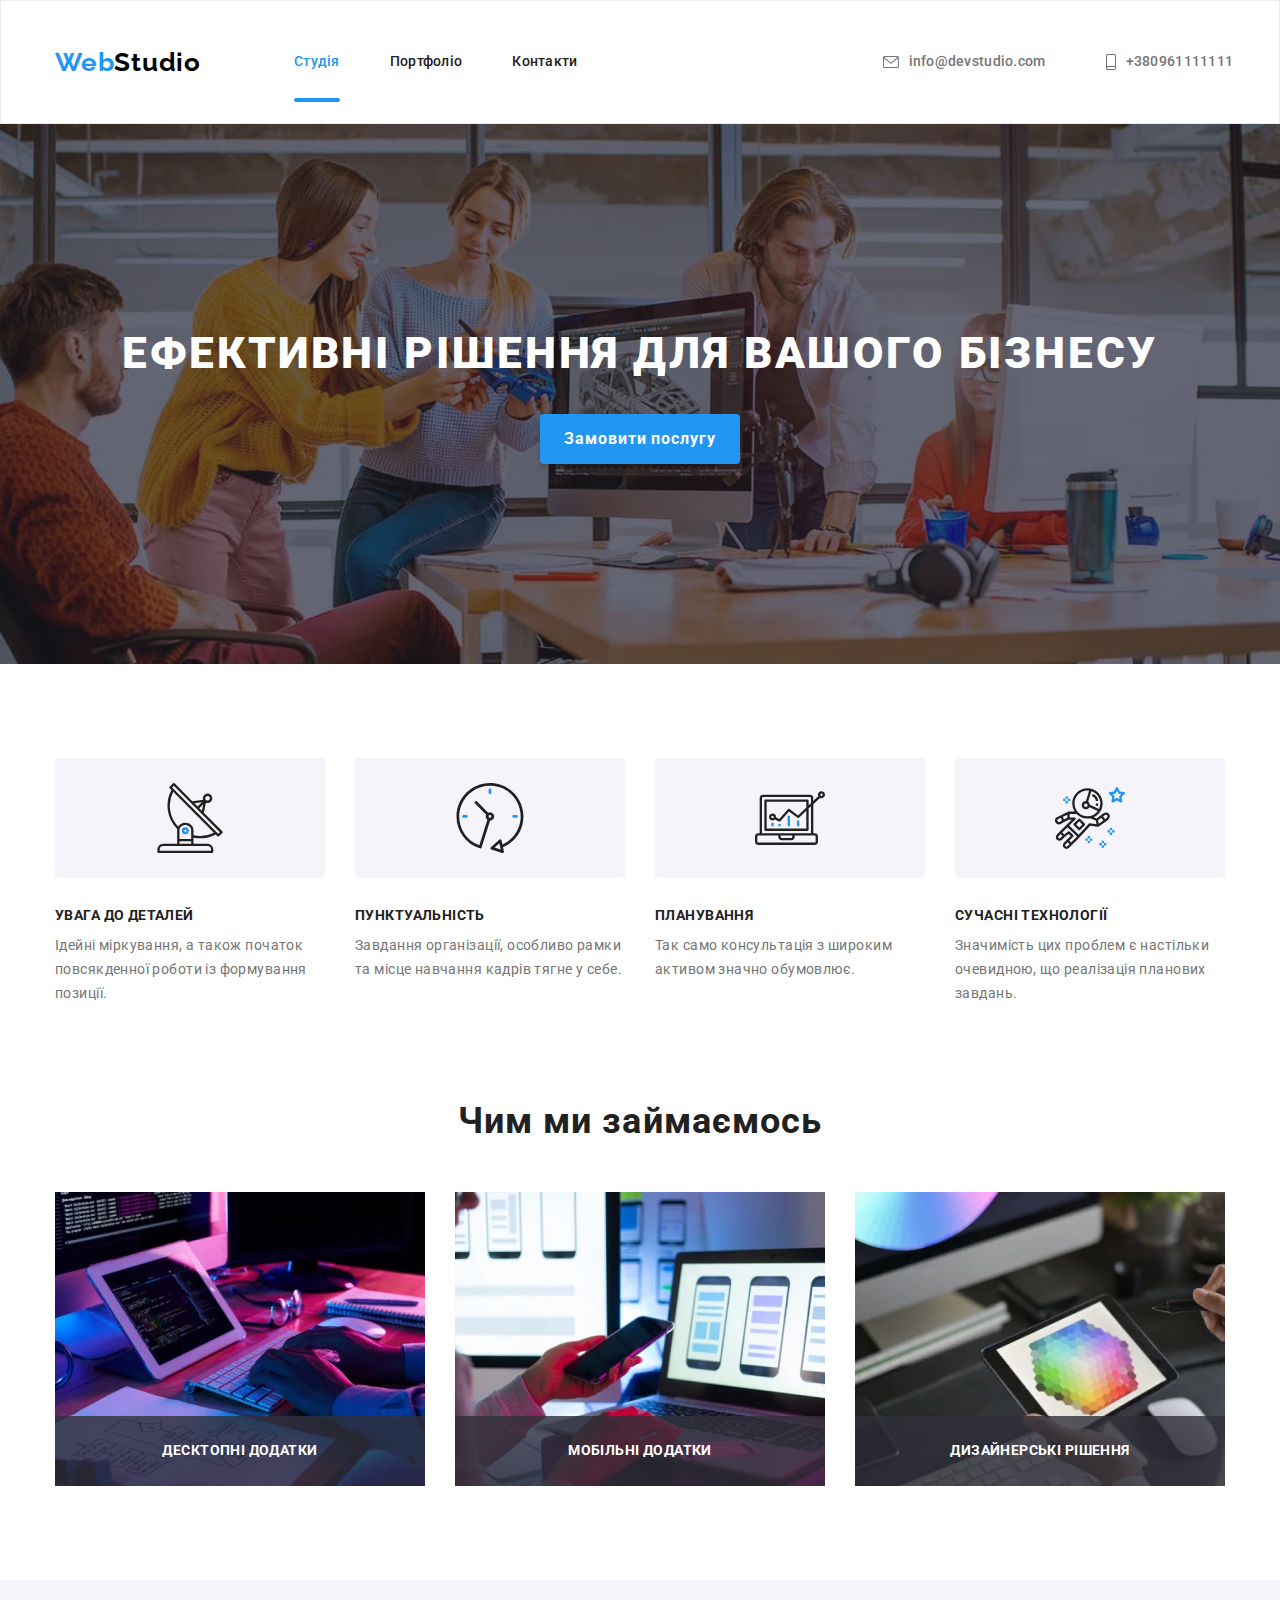
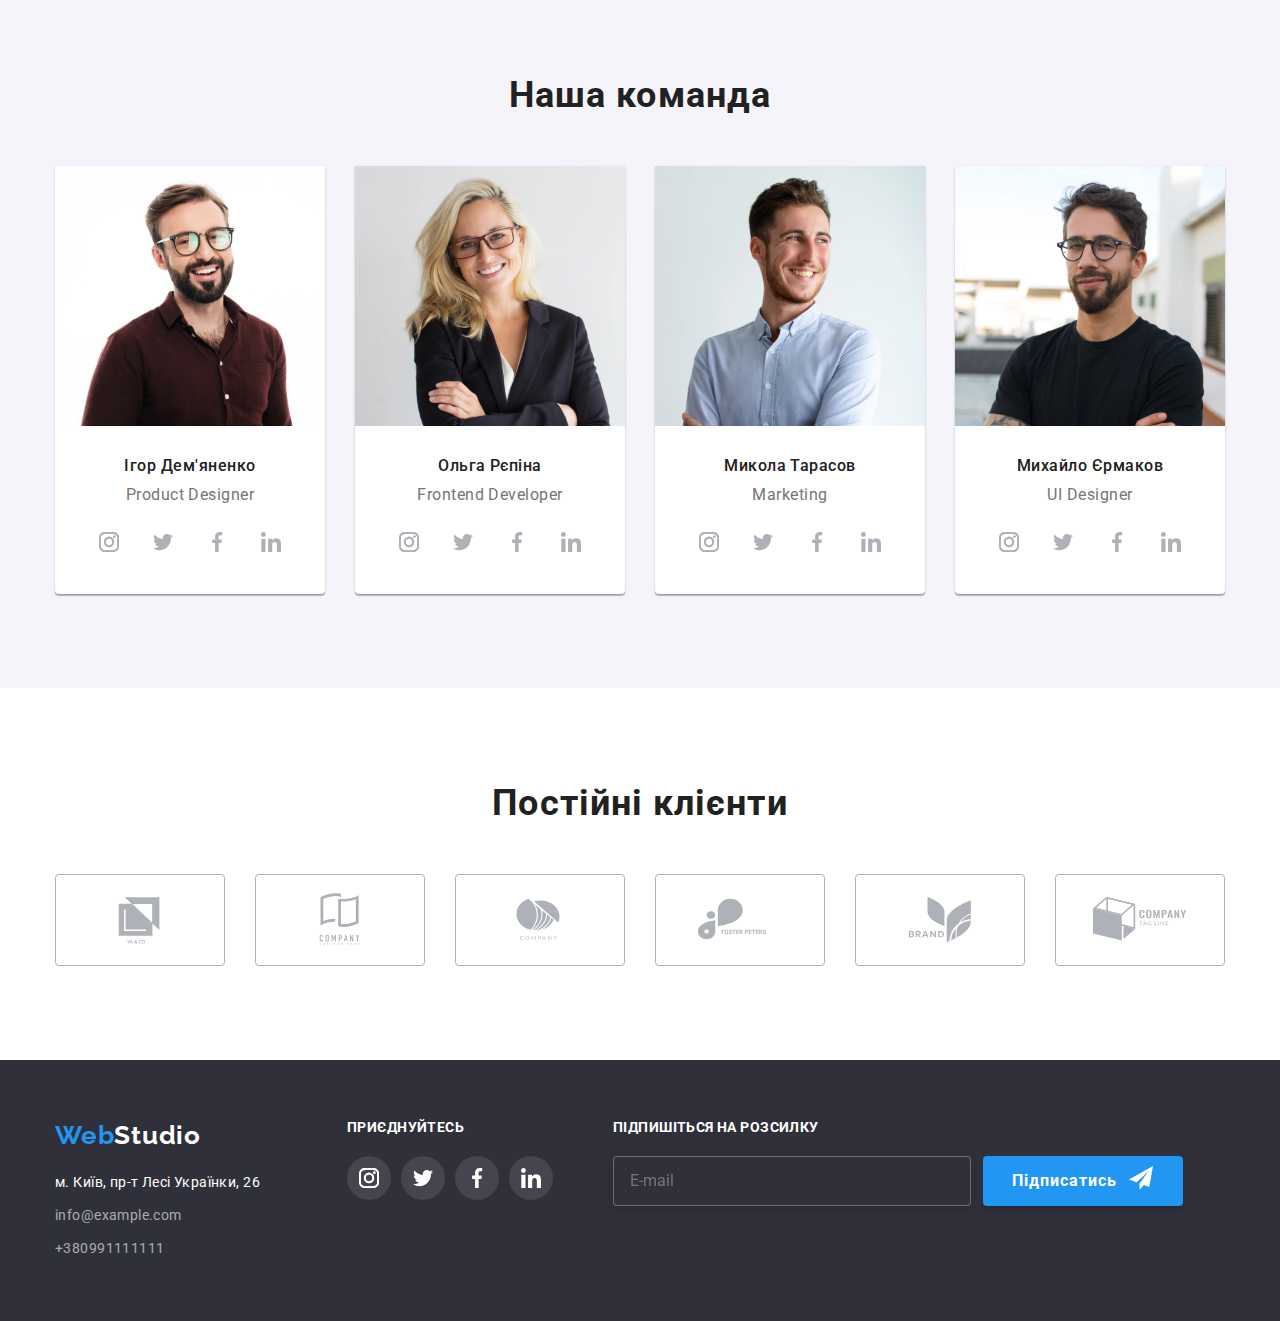
==== commit 7f511462: "Вторая правка" ====
--- a/index.html
+++ b/index.html
@@ -22,8 +22,8 @@
 
     <!-- Секція хедер -->
 
-    <header class="container header">
-        <div class="header-container">
+    <header class="header">
+        <div class="header-container container">
             <a lang="en" class="logo header-logo" href="./index.html" aria-label="Посилання на студію">Web<span
                     class="logo__dark">Studio</span></a>
             <button class="btn-mobile-menu" type="button" data-menu-button>
@@ -579,8 +579,8 @@
 
     <!-- Секція Футер -->
 
-    <footer class="footer container">
-        <div class="holder">
+    <footer class="footer">
+        <div class="holder  container">
             <div class="holder__address">
                 <a lang="en" class="logo footer-logo" href="./index.html" aria-label="Посилання на студію">Web<span
                         class="logo__light">Studio</span></a>
--- a/CSS/main.min.css
+++ b/CSS/main.min.css
@@ -1 +1 @@
-:root{--primary-text-color: #212121;--text-color-logo: #000000;--title-text-color: #757575;--secondary-title-text-color: #AFB1B8;--accent-color: #2196F3;--section-background-colour: #2F303A;--main-page-color: #FFFFFF;--secondary-backgraund-color: #F5F4FA;--hero_btn-backgraund-color: #188CE8;--items: 3;--indent: 30px;--timing-transform: 250ms cubic-bezier(0.4, 0, 0.2, 1);--timing-text-color: color 250ms cubic-bezier(0.4, 0, 0.2, 1);--timing-backgraund-color: backgraund-color 250ms cubic-bezier(0.4, 0, 0.2, 1)}.visually-hidden{position:absolute;white-space:nowrap;width:1px;height:1px;overflow:hidden;border:0;padding:0;clip:rect(0 0 0 0);-webkit-clip-path:inset(50%);clip-path:inset(50%);margin:-1px}body{font-family:"Roboto",sans-serif;font-style:normal;color:var(--primary-text-color);font-size:14px}body.no-scroll{overflow:hidden}html{-webkit-box-sizing:border-box;box-sizing:border-box}*,*::before,*::after{-webkit-box-sizing:inherit;box-sizing:inherit}.active:hover,.active:focus{color:var(--accent-color)}.heading{font-size:36px;line-height:1.17;text-align:center;letter-spacing:.03em;color:var(--primary-text-color)}.link{text-decoration:none;color:currentColor}h1,h2,h3,h4,p{margin:0}ul{padding:0;margin:0}img{display:block;max-width:100%;height:auto}a{text-decoration:none}.card-set{display:-webkit-box;display:-ms-flexbox;display:flex;-ms-flex-wrap:wrap;flex-wrap:wrap;margin:calc(-1*var(--indent)/2);--items: 1}@media(min-width: 768px){.card-set{--items: 2}}@media(min-width: 1200px){.card-set{--items: 3}}.card-set__item{margin:calc(var(--indent)/2);-ms-flex-preferred-size:calc((100% - var(--indent)*var(--items))/var(--items));flex-basis:calc((100% - var(--indent)*var(--items))/var(--items));width:450px}@media(min-width: 768px){.card-set__item{width:354px}}@media(min-width: 1200px){.card-set__item{width:370px}}.card-set__heading{margin-top:0px;margin-bottom:10px;text-align:center;width:100%;font-weight:700;font-size:14px;line-height:1.14;letter-spacing:.03em;text-transform:uppercase;color:var(--primary-text-color)}@media(min-width: 768px){.card-set__heading{text-align:left}}.card-set__text{margin-top:0;margin-bottom:0;width:100%;font-size:14px;line-height:1.71;letter-spacing:.03em;color:var(--title-text-color)}.card-set__icon{display:-webkit-box;display:-ms-flexbox;display:flex;-webkit-box-pack:center;-ms-flex-pack:center;justify-content:center;-webkit-box-align:center;-ms-flex-align:center;align-items:center;margin-bottom:30px;border-radius:4px;width:100%;height:120px;background-color:var(--secondary-backgraund-color)}.product{position:relative;overflow:hidden}.overlay{position:absolute;top:0;left:0;width:100%;padding:63px 24px;opacity:0;-webkit-transform:translateY(100%);transform:translateY(100%);-webkit-transition:-webkit-transform 250ms cubic-bezier(0.4, 0, 0.2, 1);transition:-webkit-transform 250ms cubic-bezier(0.4, 0, 0.2, 1);transition:transform 250ms cubic-bezier(0.4, 0, 0.2, 1);transition:transform 250ms cubic-bezier(0.4, 0, 0.2, 1), -webkit-transform 250ms cubic-bezier(0.4, 0, 0.2, 1)}.overlay__text{font-family:"Roboto";font-style:normal;font-weight:400;font-size:18px;line-height:1.56;letter-spacing:.03em;color:var(--main-page-color)}.card-portfolio:hover .overlay,.card-portfolio:focus .overlay{-webkit-transform:translateY(0);transform:translateY(0);background-color:rgba(33,150,243,.9);opacity:1}.btn{width:200px;height:50px;font-weight:700;font-size:16px;line-height:1.88;letter-spacing:.06em;color:var(--main-page-color);background-color:var(--accent-color);-webkit-box-shadow:0px 4px 4px rgba(0,0,0,.15);box-shadow:0px 4px 4px rgba(0,0,0,.15);border-radius:4px;border:rgba(0,0,0,0)}.btn--order{margin-top:30px;display:inline-block;-webkit-transition:var(--timing-backgraund-color),var(--timing-text-color);transition:var(--timing-backgraund-color),var(--timing-text-color)}.btn--order:hover,.btn--order:focus,.btn--modal:focus,.btn--modal:hover{background-color:var(--hero_btn-backgraund-color);border:rgba(0,0,0,0)}.btn--sabmit{display:-webkit-box;display:-ms-flexbox;display:flex;width:200px;height:50px;padding-top:10px;padding-right:28px;padding-bottom:10px;padding-left:29px;margin:0;background:var(--accent-color);color:var(--main-page-color);font-style:normal;font-weight:700;font-size:16px;line-height:1.88;border:rgba(0,0,0,0);-webkit-box-shadow:0px 4px 4px rgba(0,0,0,.15);box-shadow:0px 4px 4px rgba(0,0,0,.15);border-radius:4px}.btn__icon{margin-left:12px}.btn--modal{margin-left:165px;outline:var(--accent-color);-webkit-transition:var(--timing-backgraund-color);transition:var(--timing-backgraund-color)}.btn-radio{list-style:none;display:-webkit-box;display:-ms-flexbox;display:flex;-ms-flex-wrap:wrap;flex-wrap:wrap;margin-bottom:50px;row-gap:8px;-webkit-column-gap:15px;-moz-column-gap:15px;column-gap:15px;padding-left:0}@media(min-width: 768px){.btn-radio{-webkit-box-pack:center;-ms-flex-pack:center;justify-content:center}}.btn-radio__list{font-family:inherit;font-style:normal;padding:6px 22px;min-width:73px;cursor:pointer;text-align:center;letter-spacing:.03em;border-radius:4px;border:1px solid rgba(0,0,0,0);font-weight:500;font-size:16px;line-height:1.6;letter-spacing:.03em;color:var(--primary-text-color);background-color:var(--secondary-backgraund-color);-webkit-transition:var(--timing-text-color),var(--timing-backgraund-color);transition:var(--timing-text-color),var(--timing-backgraund-color)}.btn-radio__list:hover,.btn-radio__list:focus{background-color:var(--accent-color);color:var(--main-page-color)}.btn-radio__list--current{-webkit-transition:var(--timing-text-color),var(--timing-backgraund-color),border 250ms cubic-bezier(0.4, 0, 0.2, 1),-webkit-box-shadow 250ms cubic-bezier(0.4, 0, 0.2, 1);transition:var(--timing-text-color),var(--timing-backgraund-color),border 250ms cubic-bezier(0.4, 0, 0.2, 1),-webkit-box-shadow 250ms cubic-bezier(0.4, 0, 0.2, 1);transition:var(--timing-text-color),var(--timing-backgraund-color),border 250ms cubic-bezier(0.4, 0, 0.2, 1),box-shadow 250ms cubic-bezier(0.4, 0, 0.2, 1);transition:var(--timing-text-color),var(--timing-backgraund-color),border 250ms cubic-bezier(0.4, 0, 0.2, 1),box-shadow 250ms cubic-bezier(0.4, 0, 0.2, 1),-webkit-box-shadow 250ms cubic-bezier(0.4, 0, 0.2, 1);background-color:var(--accent-color);color:var(--main-page-color);border:none;-webkit-box-shadow:0px 3px 1px rgba(0,0,0,.1),0px 1px 2px rgba(0,0,0,.08),0px 2px 2px rgba(0,0,0,.12);box-shadow:0px 3px 1px rgba(0,0,0,.1),0px 1px 2px rgba(0,0,0,.08),0px 2px 2px rgba(0,0,0,.12)}.btn-radio__list--current:hover,.btn-radio__list--current:focus{background-color:var(--accent-color);color:var(--main-page-color);border:none;-webkit-box-shadow:0px 3px 1px rgba(0,0,0,.1),0px 1px 2px rgba(0,0,0,.08),0px 2px 2px rgba(0,0,0,.12);box-shadow:0px 3px 1px rgba(0,0,0,.1),0px 1px 2px rgba(0,0,0,.08),0px 2px 2px rgba(0,0,0,.12)}.mobile-menu{display:-webkit-box;display:-ms-flexbox;display:flex;-webkit-box-orient:vertical;-webkit-box-direction:normal;-ms-flex-direction:column;flex-direction:column;position:fixed;top:0;left:0;width:100%;height:100%;padding:48px 40px;background-color:var(--main-page-color);-webkit-transform:translateX(100%);transform:translateX(100%);-webkit-transition:-webkit-transform var(--timing-transform);transition:-webkit-transform var(--timing-transform);transition:transform var(--timing-transform);transition:transform var(--timing-transform), -webkit-transform var(--timing-transform)}.mobile-menu.is-open{-webkit-transform:translateX(0);transform:translateX(0)}.mobile-menu-nav{-webkit-box-orient:vertical;-webkit-box-direction:normal;-ms-flex-direction:column;flex-direction:column;-webkit-box-align:start;-ms-flex-align:start;align-items:flex-start;margin-bottom:auto}.mobile-menu-nav__item:not(:last-child){margin-bottom:32px}.mobile-menu-nav__item{font-family:"Roboto";font-style:normal;font-weight:500;font-size:40px;line-height:1.18;letter-spacing:.02em;color:var(--primary-text-color)}.mobile-menu-contacts{-webkit-box-orient:vertical;-webkit-box-direction:normal;-ms-flex-direction:column;flex-direction:column;-webkit-box-align:start;-ms-flex-align:start;align-items:flex-start;margin-bottom:64px}.mobile-menu-contacts__item{font-family:"Roboto";font-style:normal;font-weight:500;font-size:24px;line-height:1.18;letter-spacing:.02em;color:var(--title-text-color)}.mobile-menu-contacts__item:not(:last-child){margin-bottom:32px}.mobile-menu-contacts__item .touch{font-size:34px;color:var(--accent-color)}.mobile-menu-socials{display:-webkit-box;display:-ms-flexbox;display:flex;-ms-flex-wrap:wrap;flex-wrap:wrap;-webkit-box-align:center;-ms-flex-align:center;align-items:center;gap:10px;font-family:"Roboto";font-style:normal;font-weight:500;font-size:18px;line-height:1.22;letter-spacing:.02em;color:var(--accent-color)}.mobile-menu-socials__item:not(:last-child) .mobile-menu-socials__link{border-right:1px solid rgba(33,33,33,.2);padding-right:10px}.btn-mobile-menu{background-color:rgba(0,0,0,0);border:none;width:40px;height:40px;display:-webkit-box;display:-ms-flexbox;display:flex;-webkit-box-align:center;-ms-flex-align:center;align-items:center;-webkit-box-pack:center;-ms-flex-pack:center;justify-content:center;margin-left:auto;z-index:100}@media(min-width: 768px){.btn-mobile-menu{display:none}}.btn-mobile-menu__close{opacity:0;-webkit-transition:-webkit-transform var(--timing-transform);transition:-webkit-transform var(--timing-transform);transition:transform var(--timing-transform);transition:transform var(--timing-transform), -webkit-transform var(--timing-transform)}.btn-mobile-menu__icon:hover>.btn-mobile-menu__close,.btn-mobile-menu__icon:focus>.btn-mobile-menu__close{fill:var(--accent-color);-webkit-transition:var(--timing-transform);transition:var(--timing-transform)}.btn-mobile-menu.is-open .btn-mobile-menu__close{opacity:1}.btn-mobile-menu__burger{-webkit-transition:-webkit-transform var(--timing-transform);transition:-webkit-transform var(--timing-transform);transition:transform var(--timing-transform);transition:transform var(--timing-transform), -webkit-transform var(--timing-transform)}.btn-mobile-menu__icon:hover>.btn-mobile-menu__burger,.btn-mobile-menu__icon:focus>.btn-mobile-menu__burger{fill:var(--accent-color);-webkit-transition:var(--timing-transform);transition:var(--timing-transform)}.btn-mobile-menu.is-open .btn-mobile-menu__burger{opacity:0}.logo{font-family:"Raleway",sans-serif;font-weight:700;font-size:26px;line-height:1.19;letter-spacing:.03em;color:var(--accent-color);-webkit-transition:var(--timing-text-color);transition:var(--timing-text-color)}.logo:hover,.logo:focus{color:var(--accent-color)}.logo__dark{color:var(--text-color-logo)}.logo__light{color:var(--main-page-color)}.header-logo{padding-top:24px;padding-bottom:24px}@media(min-width: 768px){.header-logo{margin-right:93px}}.footer-logo{margin-bottom:20px}.social-media{-webkit-box-pack:center;-ms-flex-pack:center;justify-content:center;width:206px;margin-right:auto;margin-left:auto}.social-media__item:not(:last-child){margin-right:10px}.social-media__link{display:-webkit-box;display:-ms-flexbox;display:flex;-webkit-box-align:center;-ms-flex-align:center;align-items:center;-webkit-box-pack:center;-ms-flex-pack:center;justify-content:center;width:44px;height:44px;border-color:var(--main-page-color);border-radius:50%;-webkit-transition:var(--timing-text-color),var(--timing-backgraund-color);transition:var(--timing-text-color),var(--timing-backgraund-color)}.social-media__link--dark{color:var(--main-page-color);background:rgba(255,255,255,.1)}.social-media__link--light{color:var(--secondary-title-text-color)}.social-media__link:hover,.social-media__link:focus{color:var(--main-page-color);background-color:var(--accent-color)}.social-media__icon{fill:currentColor}.section{padding-top:94px;padding-bottom:94px}.backdrop{position:fixed;top:0;left:0;z-index:1000;width:100%;height:100%;background-color:rgba(0,0,0,.25);opacity:1;visibility:visible;pointer-events:initial;-webkit-transition:opacity var(--timing-transform) visibility var(--timing-transform);transition:opacity var(--timing-transform) visibility var(--timing-transform)}.backdrop.is-hidden{opacity:0;visibility:hidden;pointer-events:none}.modal{position:absolute;top:50%;left:50%;-webkit-transform:translate(-50%, -50%);transform:translate(-50%, -50%);min-width:450px;height:100%;background-color:var(--main-page-color);padding:0;margin:0}@media(min-width: 768px){.modal{width:450px}}@media(min-width: 1200px){.modal{width:528px}}.modal__close-btn{position:absolute;top:0;right:0;-webkit-transform:translate(-50%, 50%);transform:translate(-50%, 50%);display:-webkit-box;display:-ms-flexbox;display:flex;-webkit-box-align:center;-ms-flex-align:center;align-items:center;-webkit-box-pack:center;-ms-flex-pack:center;justify-content:center;width:30px;height:30px;padding:0;background-color:var(--main-page-color);border:1px solid rgba(0,0,0,.1);-webkit-box-shadow:0px 1px 1px rgba(0,0,0,.14);box-shadow:0px 1px 1px rgba(0,0,0,.14);border-radius:50%;cursor:pointer}.modal__title{display:block;width:448px;margin-top:40px;margin-bottom:12px;margin-left:40px;font-weight:700;font-size:20px;line-height:1.15;text-align:center;letter-spacing:.03em;color:var(--primary-text-color)}.modal__inputs{display:-webkit-box;display:-ms-flexbox;display:flex;-webkit-box-orient:vertical;-webkit-box-direction:normal;-ms-flex-direction:column;flex-direction:column;position:relative;padding:0;margin-left:40px;margin-right:40px;font-weight:400;font-size:12px;line-height:1.17;letter-spacing:.01em;color:var(--title-text-color)}.modal__inputs:not(:last-child){margin-bottom:10px}.modal__inputs label{margin-bottom:4px}.modal__inputs textarea{margin:0;padding:0;width:448px;height:120px;border:1px solid rgba(33,33,33,.2);border-radius:4px}.modal__icon{position:absolute;margin:11px 12px;padding:0;-webkit-transform:translateY(100%);transform:translateY(100%);-webkit-transition:var(--timing-transform);transition:var(--timing-transform)}.modal__for-input{padding-top:12px;padding-right:10px;padding-bottom:12px;padding-left:42px;width:448px;height:40px;border:1px solid rgba(33,33,33,.2);border-radius:4px;outline:rgba(0,0,0,0);-webkit-transition:var(--timing-transform);transition:var(--timing-transform)}.modal__for-input:focus,.modal__hiro-textarea:focus{border-color:var(--accent-color)}.modal__for-input:focus~.modal__icon{fill:var(--accent-color)}.modal__hiro-textarea{outline:rgba(0,0,0,0);resize:none}.modal__inputs>.modal__hiro-textarea{padding:12px 16px;font-family:inherit;font-style:normal;font-weight:400;font-size:14px;line-height:16px;letter-spacing:.01em}.modal__close-btn:hover>.modal__close-icon,.modal__close-btn:focus>.modal__close-icon{fill:var(--accent-color);-webkit-transition:var(--timing-transform);transition:var(--timing-transform)}.contract{color:var(--accent-color);text-decoration:underline}.modal-checkbox{display:-webkit-box;display:-ms-flexbox;display:flex;-webkit-box-align:center;-ms-flex-align:center;align-items:center;-webkit-box-pack:center;-ms-flex-pack:center;justify-content:center;margin-top:20px;margin-bottom:30px;width:425px;height:24px;margin-left:52px;font-weight:400;font-size:14px;line-height:1.17;letter-spacing:.01em;color:var(--title-text-color);cursor:pointer}.modal-checkbox__custom{display:-webkit-inline-box;display:-ms-inline-flexbox;display:inline-flex;-webkit-box-align:center;-ms-flex-align:center;align-items:center;-webkit-box-pack:center;-ms-flex-pack:center;justify-content:center;width:16px;height:15px;margin-right:6px;outline:2px solid var(--primary-text-color);outline-offset:-2px;border-radius:2px;-webkit-transition:var(--timing-backgraund-color);transition:var(--timing-backgraund-color)}.modal-checkbox__icon{fill:var(--main-page-color)}.modal-checkbox__input:checked+.modal-checkbox__custom{background-color:var(--accent-color);outline:var(--accent-color)}.modal-checkbox__input:focus+.modal-checkbox__custom{outline:2px solid var(--accent-color);outline-offset:-2px;border-radius:2px}.modal-checkbox__agreement{-webkit-user-select:none;-moz-user-select:none;-ms-user-select:none;user-select:none}.header{background:var(--main-page-color);border:1px solid #ececec}.header__nav{display:-webkit-box;display:-ms-flexbox;display:flex;-webkit-box-align:center;-ms-flex-align:center;align-items:center;gap:84px}@media(min-width: 1200px){.header__nav{gap:305px}}.header-container{display:-webkit-box;display:-ms-flexbox;display:flex;-webkit-box-align:center;-ms-flex-align:center;align-items:center}.nav{display:none}@media(min-width: 768px){.nav{list-style:none;display:-webkit-box;display:-ms-flexbox;display:flex}.nav__icon{margin-right:8px;fill:currentColor;-webkit-transition:var(--timing-text-color);transition:var(--timing-text-color)}}@media(min-width: 768px)and (min-width: 1200px){.nav__icon{margin-right:10px}}@media(min-width: 768px){.nav--left{-webkit-box-orient:vertical;-webkit-box-direction:normal;-ms-flex-direction:column;flex-direction:column;gap:10px}}@media(min-width: 768px)and (min-width: 1200px){.nav--left{-webkit-box-orient:horizontal;-webkit-box-direction:normal;-ms-flex-direction:row;flex-direction:row;padding:21px 0}}@media(min-width: 768px){.nav__item:not(:last-child){margin-right:50px}}@media(min-width: 768px){.nav__link,.nav__item{font-weight:500;font-size:14px;line-height:1.14;letter-spacing:.02em;color:var(--primary-text-color);text-decoration:none;padding:32px 0;-webkit-transition:var(--timing-text-color);transition:var(--timing-text-color)}}@media(min-width: 768px){.nav__mail,.nav__tel{font-weight:500;font-size:12px;line-height:1.17;letter-spacing:.02em;color:var(--title-text-color);-webkit-transition:var(--timing-text-color);transition:var(--timing-text-color);display:-webkit-box;display:-ms-flexbox;display:flex;-webkit-box-orient:horizontal;-webkit-box-direction:normal;-ms-flex-direction:row;flex-direction:row;-webkit-box-align:center;-ms-flex-align:center;align-items:center}}@media(min-width: 768px)and (min-width: 1200px){.nav__mail,.nav__tel{display:-webkit-box;display:-ms-flexbox;display:flex;-webkit-box-align:center;-ms-flex-align:center;align-items:center;-webkit-box-pack:center;-ms-flex-pack:center;justify-content:center;width:100%;height:100%;padding:32px 0;font-size:14px;line-height:1.14;padding:32px 0}}@media(min-width: 768px)and (min-width: 1200px){.nav__group{margin-right:50px}}.nav--current{color:var(--accent-color)}.nav__item{position:relative}.nav__item .nav--current::after{content:"";position:absolute;bottom:0px;left:0;width:100%;height:4px;background:var(--accent-color);border-radius:2px}.list{list-style:none;display:-webkit-box;display:-ms-flexbox;display:flex}@media(min-width: 1200px){.list{-webkit-box-align:start;-ms-flex-align:start;align-items:flex-start;-webkit-box-pack:justify;-ms-flex-pack:justify;justify-content:space-between}}.hero{text-align:center;padding-top:200px;padding-bottom:200px;max-width:1600px;margin-left:auto;margin-right:auto;background-color:var(--section-background-colour);background-repeat:no-repeat;background-position:center;background-size:cover;background-image:-webkit-gradient(linear, left top, right top, from(rgba(47, 48, 58, 0.4)), to(rgba(47, 48, 58, 0.4))),url(../images/hero/hero_sm.jpg);background-image:linear-gradient(to right, rgba(47, 48, 58, 0.4), rgba(47, 48, 58, 0.4)),url(../images/hero/hero_sm.jpg)}@media(min-device-pixel-ratio: 2),(-webkit-min-device-pixel-ratio: 2),(min-resolution: 192dpi),(min-resolution: 2dppx){.hero{background-image:-webkit-gradient(linear, left top, right top, from(rgba(47, 48, 58, 0.4)), to(rgba(47, 48, 58, 0.4))),url(../images/hero/hero_sm@2x.jpg);background-image:linear-gradient(to right, rgba(47, 48, 58, 0.4), rgba(47, 48, 58, 0.4)),url(../images/hero/hero_sm@2x.jpg)}}@media screen and (min-width: 768px){.hero{background-image:-webkit-gradient(linear, left top, right top, from(rgba(47, 48, 58, 0.4)), to(rgba(47, 48, 58, 0.4))),url(../images/hero/hero_md.jpg);background-image:linear-gradient(to right, rgba(47, 48, 58, 0.4), rgba(47, 48, 58, 0.4)),url(../images/hero/hero_md.jpg)}}@media screen and (min-width: 768px)and (min-device-pixel-ratio: 2),screen and (min-width: 768px)and (-webkit-min-device-pixel-ratio: 2),screen and (min-width: 768px)and (min-resolution: 192dpi),screen and (min-width: 768px)and (min-resolution: 2dppx){.hero{background-image:-webkit-gradient(linear, left top, right top, from(rgba(47, 48, 58, 0.4)), to(rgba(47, 48, 58, 0.4))),url(../images/hero/hero_md@2x.jpg);background-image:linear-gradient(to right, rgba(47, 48, 58, 0.4), rgba(47, 48, 58, 0.4)),url(../images/hero/hero_md@2x.jpg)}}@media screen and (min-width: 1200px){.hero{background-image:-webkit-gradient(linear, left top, right top, from(rgba(47, 48, 58, 0.4)), to(rgba(47, 48, 58, 0.4))),url(../images/hero/hero_lg.jpg);background-image:linear-gradient(to right, rgba(47, 48, 58, 0.4), rgba(47, 48, 58, 0.4)),url(../images/hero/hero_lg.jpg)}}@media screen and (min-width: 1200px)and (min-device-pixel-ratio: 2),screen and (min-width: 1200px)and (-webkit-min-device-pixel-ratio: 2),screen and (min-width: 1200px)and (min-resolution: 192dpi),screen and (min-width: 1200px)and (min-resolution: 2dppx){.hero{background-image:-webkit-gradient(linear, left top, right top, from(rgba(47, 48, 58, 0.4)), to(rgba(47, 48, 58, 0.4))),url(../images/hero/hero_lg@2x.jpg);background-image:linear-gradient(to right, rgba(47, 48, 58, 0.4), rgba(47, 48, 58, 0.4)),url(../images/hero/hero_lg@2x.jpg)}}.hero-title{margin:auto;letter-spacing:.06em;font-weight:900;font-size:26px;line-height:1.62;color:var(--main-page-color);text-transform:uppercase}@media(min-width: 768px){.hero-title{line-height:1.65}}@media(min-width: 1200px){.hero-title{font-size:44px;line-height:1.36}}@media(min-width: 480px){.container{width:480px;margin-left:auto;margin-right:auto;padding-left:15px;padding-right:15px}}@media(min-width: 768px){.container{width:768px;margin-left:auto;margin-right:auto;padding-left:15px;padding-right:15px}}@media(min-width: 1200px){.container{width:1200px;margin-left:auto;margin-right:auto;padding-left:15px;padding-right:15px}}.work{display:none}@media(min-width: 1200px){.work{display:block;padding-bottom:94px}.work__items{position:relative}.work__item{position:absolute;bottom:0;width:100%;height:70px;background:rgba(47,48,58,.8)}.work__text{font-family:"Roboto";font-style:normal;font-weight:700;font-size:14px;line-height:1.14;text-align:center;letter-spacing:.03em;text-transform:uppercase;color:var(--main-page-color);padding:27px 82px}}.team{background:var(--secondary-backgraund-color);padding-top:60px;padding-bottom:60px}@media(min-width: 1200px){.team{padding-top:94px;padding-bottom:94px}}.team__card{background:var(--main-page-color);-webkit-box-shadow:0px 1px 3px rgba(0,0,0,.12),0px 1px 1px rgba(0,0,0,.14),0px 2px 1px rgba(0,0,0,.2);box-shadow:0px 1px 3px rgba(0,0,0,.12),0px 1px 1px rgba(0,0,0,.14),0px 2px 1px rgba(0,0,0,.2);border-radius:0px 0px 4px 4px;width:270px}@media(min-width: 1200px){.team__card{--items: 4}}.team__desc{padding-top:30px;padding-bottom:30px}.team__name{margin-bottom:10px;font-weight:500;font-size:16px;line-height:1.19;text-align:center;letter-spacing:.03em;color:var(--primary-text-color)}.team__post{margin-bottom:16px;font-weight:400;font-size:16px;line-height:1.19;text-align:center;letter-spacing:.03em;color:var(--title-text-color)}.clients{padding-top:60px;padding-bottom:60px}@media(min-width: 1200px){.clients{padding-top:94px;padding-bottom:94px}}.clients__list{-webkit-box-sizing:border-box;box-sizing:border-box;padding:0;width:210px;height:100%;--items: 2}@media(min-width: 768px){.clients__list{--items: 3;width:226px}}@media(min-width: 1200px){.clients__list{--items: 6;width:170px}}.clients__link:hover,.clients__link:focus{border-color:var(--accent-color);color:var(--accent-color)}.clients__icon{fill:currentColor}.clients__link{height:92px;display:-webkit-box;display:-ms-flexbox;display:flex;-o-object-fit:contain;object-fit:contain;-webkit-box-pack:center;-ms-flex-pack:center;justify-content:center;-webkit-box-align:center;-ms-flex-align:center;align-items:center;contain:content;border:1px solid var(--secondary-title-text-color);border-radius:4px;color:var(--secondary-title-text-color);-webkit-transition:var(--timing-text-color),var(--timing-backgraund-color);transition:var(--timing-text-color),var(--timing-backgraund-color)}.clients__title{margin-bottom:30px}@media(min-width: 1200px){.clients__title{margin-bottom:50px}}.footer{padding-top:60px;padding-bottom:60px;background:var(--section-background-colour);color:var(--main-page-color)}.footer-title{padding:0;font-style:normal;font-weight:700;font-size:14px;line-height:1.14;letter-spacing:.03em;text-transform:uppercase;color:var(--main-page-color)}.footer__placeholder{width:450px;height:50px;color:rgba(255,255,255,.6);font-style:normal;font-weight:400;font-size:16px;line-height:1.25;border:1px solid rgba(255,255,255,.3);-webkit-filter:drop-shadow(0px 4px 4px rgba(0, 0, 0, 0.15));filter:drop-shadow(0px 4px 4px rgba(0, 0, 0, 0.15));border-radius:4px;background-color:var(--section-background-colour)}@media(min-width: 1200px){.footer__placeholder{width:358px}}.footer__form{display:-webkit-box;display:-ms-flexbox;display:flex;-webkit-box-orient:vertical;-webkit-box-direction:normal;-ms-flex-direction:column;flex-direction:column;-webkit-box-align:center;-ms-flex-align:center;align-items:center;gap:20px}@media(min-width: 1200px){.footer__form{-webkit-box-orient:horizontal;-webkit-box-direction:normal;-ms-flex-direction:row;flex-direction:row;gap:12px}}.holder{display:-webkit-box;display:-ms-flexbox;display:flex;-webkit-box-orient:vertical;-webkit-box-direction:normal;-ms-flex-direction:column;flex-direction:column;-webkit-box-align:center;-ms-flex-align:center;align-items:center;gap:60px}@media(min-width: 768px){.holder{-ms-flex-wrap:wrap;flex-wrap:wrap;-webkit-box-orient:horizontal;-webkit-box-direction:normal;-ms-flex-direction:row;flex-direction:row;-webkit-box-pack:center;-ms-flex-pack:center;justify-content:center;-webkit-box-align:start;-ms-flex-align:start;align-items:flex-start}}@media(min-width: 1200px){.holder{-ms-flex-wrap:wrap;flex-wrap:wrap;-webkit-box-pack:start;-ms-flex-pack:start;justify-content:flex-start;-ms-flex-line-pack:start;align-content:flex-start}}.holder__address{display:-webkit-box;display:-ms-flexbox;display:flex;-webkit-box-orient:vertical;-webkit-box-direction:normal;-ms-flex-direction:column;flex-direction:column;-webkit-box-align:center;-ms-flex-align:center;align-items:center}@media(min-width: 1200px){.holder__address{-webkit-box-align:start;-ms-flex-align:start;align-items:flex-start;-webkit-box-pack:start;-ms-flex-pack:start;justify-content:flex-start}}.holder__social{display:-webkit-box;display:-ms-flexbox;display:flex;-webkit-box-orient:vertical;-webkit-box-direction:normal;-ms-flex-direction:column;flex-direction:column;-webkit-box-align:center;-ms-flex-align:center;align-items:center;-webkit-box-pack:start;-ms-flex-pack:start;justify-content:flex-start;gap:20px}@media(min-width: 1200px){.holder__social{-webkit-box-align:start;-ms-flex-align:start;align-items:flex-start}}.holder__input{display:-webkit-box;display:-ms-flexbox;display:flex;-webkit-box-orient:vertical;-webkit-box-direction:normal;-ms-flex-direction:column;flex-direction:column;-webkit-box-align:center;-ms-flex-align:center;align-items:center;gap:20px}@media(min-width: 1200px){.holder__input{-webkit-box-align:start;-ms-flex-align:start;align-items:flex-start}}.contacts{-webkit-box-orient:vertical;-webkit-box-direction:normal;-ms-flex-direction:column;flex-direction:column;-webkit-box-align:center;-ms-flex-align:center;align-items:center;width:232px;font-weight:400;font-style:normal;font-size:14px;line-height:1.71;letter-spacing:.03em;-webkit-transition:var(--timing-text-color);transition:var(--timing-text-color);gap:8px}@media(min-width: 1200px){.contacts{-webkit-box-align:start;-ms-flex-align:start;align-items:flex-start;gap:9px}}.contacts__adds{color:var(--main-page-color)}.contacts__mail2{color:rgba(255,255,255,.6)}.contacts__phone{color:rgba(255,255,255,.6)}.card-portfolio{position:relative;overflow:hidden;background:var(--main-page-color);-webkit-transition:-webkit-filter 250ms cubic-bezier(0.4, 0, 0.2, 1);transition:-webkit-filter 250ms cubic-bezier(0.4, 0, 0.2, 1);transition:filter 250ms cubic-bezier(0.4, 0, 0.2, 1);transition:filter 250ms cubic-bezier(0.4, 0, 0.2, 1), -webkit-filter 250ms cubic-bezier(0.4, 0, 0.2, 1)}.card-portfolio:hover,.card-portfolio:focus{-webkit-filter:drop-shadow(0px 4px 4px rgba(0, 0, 0, 0.25));filter:drop-shadow(0px 4px 4px rgba(0, 0, 0, 0.25))}.inner{padding:20px 24px;border:1px solid #eee;border-top:#ffdead}.apply-robot{margin-bottom:4px;font-size:18px;line-height:2;letter-spacing:.06em;color:var(--primary-text-color)}.category{font-size:16px;line-height:1.88;letter-spacing:.03em;color:var(--title-text-color)}.about-feature{margin:-15px}.benefits{--items: 1}@media(min-width: 768px){.benefits{--items: 2}}@media(min-width: 1200px){.benefits{--items: 4}}/*# sourceMappingURL=main.min.css.map */+:root{--primary-text-color: #212121;--text-color-logo: #000000;--title-text-color: #757575;--secondary-title-text-color: #AFB1B8;--accent-color: #2196F3;--section-background-colour: #2F303A;--main-page-color: #FFFFFF;--secondary-backgraund-color: #F5F4FA;--hero_btn-backgraund-color: #188CE8;--items: 3;--indent: 30px;--timing-transform: 250ms cubic-bezier(0.4, 0, 0.2, 1);--timing-text-color: color 250ms cubic-bezier(0.4, 0, 0.2, 1);--timing-backgraund-color: backgraund-color 250ms cubic-bezier(0.4, 0, 0.2, 1)}.visually-hidden{position:absolute;white-space:nowrap;width:1px;height:1px;overflow:hidden;border:0;padding:0;clip:rect(0 0 0 0);-webkit-clip-path:inset(50%);clip-path:inset(50%);margin:-1px}body{font-family:"Roboto",sans-serif;font-style:normal;color:var(--primary-text-color);font-size:14px}body.no-scroll{overflow:hidden}html{-webkit-box-sizing:border-box;box-sizing:border-box}*,*::before,*::after{-webkit-box-sizing:inherit;box-sizing:inherit}.active:hover,.active:focus{color:var(--accent-color)}.heading{font-size:36px;line-height:1.17;text-align:center;letter-spacing:.03em;color:var(--primary-text-color)}.link{text-decoration:none;color:currentColor}h1,h2,h3,h4,p{margin:0}ul{padding:0;margin:0}img{display:block;max-width:100%;height:auto}a{text-decoration:none}.card-set{display:-webkit-box;display:-ms-flexbox;display:flex;-ms-flex-wrap:wrap;flex-wrap:wrap;margin:calc(-1*var(--indent)/2);--items: 1}@media(min-width: 768px){.card-set{--items: 2}}@media(min-width: 1200px){.card-set{--items: 3}}.card-set__item{margin:calc(var(--indent)/2);-ms-flex-preferred-size:calc((100% - var(--indent)*var(--items))/var(--items));flex-basis:calc((100% - var(--indent)*var(--items))/var(--items));width:450px}@media(min-width: 768px){.card-set__item{width:354px}}@media(min-width: 1200px){.card-set__item{width:370px}}.card-set__heading{margin-top:0px;margin-bottom:10px;text-align:center;width:100%;font-weight:700;font-size:14px;line-height:1.14;letter-spacing:.03em;text-transform:uppercase;color:var(--primary-text-color)}@media(min-width: 768px){.card-set__heading{text-align:left}}.card-set__text{margin-top:0;margin-bottom:0;width:100%;font-size:14px;line-height:1.71;letter-spacing:.03em;color:var(--title-text-color)}.card-set__icon{display:-webkit-box;display:-ms-flexbox;display:flex;-webkit-box-pack:center;-ms-flex-pack:center;justify-content:center;-webkit-box-align:center;-ms-flex-align:center;align-items:center;margin-bottom:30px;border-radius:4px;width:100%;height:120px;background-color:var(--secondary-backgraund-color)}.product{position:relative;overflow:hidden}.overlay{position:absolute;top:0;left:0;width:100%;padding:63px 24px;opacity:0;-webkit-transform:translateY(100%);transform:translateY(100%);-webkit-transition:-webkit-transform 250ms cubic-bezier(0.4, 0, 0.2, 1);transition:-webkit-transform 250ms cubic-bezier(0.4, 0, 0.2, 1);transition:transform 250ms cubic-bezier(0.4, 0, 0.2, 1);transition:transform 250ms cubic-bezier(0.4, 0, 0.2, 1), -webkit-transform 250ms cubic-bezier(0.4, 0, 0.2, 1)}.overlay__text{font-family:"Roboto";font-style:normal;font-weight:400;font-size:18px;line-height:1.56;letter-spacing:.03em;color:var(--main-page-color)}.card-portfolio:hover .overlay,.card-portfolio:focus .overlay{-webkit-transform:translateY(0);transform:translateY(0);background-color:rgba(33,150,243,.9);opacity:1}.btn{width:200px;height:50px;font-weight:700;font-size:16px;line-height:1.88;letter-spacing:.06em;color:var(--main-page-color);background-color:var(--accent-color);-webkit-box-shadow:0px 4px 4px rgba(0,0,0,.15);box-shadow:0px 4px 4px rgba(0,0,0,.15);border-radius:4px;border:rgba(0,0,0,0)}.btn--order{margin-top:30px;display:inline-block;-webkit-transition:var(--timing-backgraund-color),var(--timing-text-color);transition:var(--timing-backgraund-color),var(--timing-text-color)}.btn--order:hover,.btn--order:focus,.btn--modal:focus,.btn--modal:hover{background-color:var(--hero_btn-backgraund-color);border:rgba(0,0,0,0)}.btn--sabmit{display:-webkit-box;display:-ms-flexbox;display:flex;width:200px;height:50px;padding-top:10px;padding-right:28px;padding-bottom:10px;padding-left:29px;margin:0;background:var(--accent-color);color:var(--main-page-color);font-style:normal;font-weight:700;font-size:16px;line-height:1.88;border:rgba(0,0,0,0);-webkit-box-shadow:0px 4px 4px rgba(0,0,0,.15);box-shadow:0px 4px 4px rgba(0,0,0,.15);border-radius:4px}.btn__icon{margin-left:12px}.btn--modal{margin-left:165px;outline:var(--accent-color);-webkit-transition:var(--timing-backgraund-color);transition:var(--timing-backgraund-color)}.btn-radio{list-style:none;display:-webkit-box;display:-ms-flexbox;display:flex;-ms-flex-wrap:wrap;flex-wrap:wrap;margin-bottom:50px;row-gap:8px;-webkit-column-gap:15px;-moz-column-gap:15px;column-gap:15px;padding-left:0}@media(min-width: 768px){.btn-radio{-webkit-box-pack:center;-ms-flex-pack:center;justify-content:center}}.btn-radio__list{font-family:inherit;font-style:normal;padding:6px 22px;min-width:73px;cursor:pointer;text-align:center;letter-spacing:.03em;border-radius:4px;border:1px solid rgba(0,0,0,0);font-weight:500;font-size:16px;line-height:1.6;letter-spacing:.03em;color:var(--primary-text-color);background-color:var(--secondary-backgraund-color);-webkit-transition:var(--timing-text-color),var(--timing-backgraund-color);transition:var(--timing-text-color),var(--timing-backgraund-color)}.btn-radio__list:hover,.btn-radio__list:focus{background-color:var(--accent-color);color:var(--main-page-color)}.btn-radio__list--current{-webkit-transition:var(--timing-text-color),var(--timing-backgraund-color),border 250ms cubic-bezier(0.4, 0, 0.2, 1),-webkit-box-shadow 250ms cubic-bezier(0.4, 0, 0.2, 1);transition:var(--timing-text-color),var(--timing-backgraund-color),border 250ms cubic-bezier(0.4, 0, 0.2, 1),-webkit-box-shadow 250ms cubic-bezier(0.4, 0, 0.2, 1);transition:var(--timing-text-color),var(--timing-backgraund-color),border 250ms cubic-bezier(0.4, 0, 0.2, 1),box-shadow 250ms cubic-bezier(0.4, 0, 0.2, 1);transition:var(--timing-text-color),var(--timing-backgraund-color),border 250ms cubic-bezier(0.4, 0, 0.2, 1),box-shadow 250ms cubic-bezier(0.4, 0, 0.2, 1),-webkit-box-shadow 250ms cubic-bezier(0.4, 0, 0.2, 1);background-color:var(--accent-color);color:var(--main-page-color);border:none;-webkit-box-shadow:0px 3px 1px rgba(0,0,0,.1),0px 1px 2px rgba(0,0,0,.08),0px 2px 2px rgba(0,0,0,.12);box-shadow:0px 3px 1px rgba(0,0,0,.1),0px 1px 2px rgba(0,0,0,.08),0px 2px 2px rgba(0,0,0,.12)}.btn-radio__list--current:hover,.btn-radio__list--current:focus{background-color:var(--accent-color);color:var(--main-page-color);border:none;-webkit-box-shadow:0px 3px 1px rgba(0,0,0,.1),0px 1px 2px rgba(0,0,0,.08),0px 2px 2px rgba(0,0,0,.12);box-shadow:0px 3px 1px rgba(0,0,0,.1),0px 1px 2px rgba(0,0,0,.08),0px 2px 2px rgba(0,0,0,.12)}.mobile-menu{display:-webkit-box;display:-ms-flexbox;display:flex;-webkit-box-orient:vertical;-webkit-box-direction:normal;-ms-flex-direction:column;flex-direction:column;position:fixed;top:0;left:0;width:100%;height:100%;padding:48px 40px;background-color:var(--main-page-color);-webkit-transform:translateX(100%);transform:translateX(100%);-webkit-transition:-webkit-transform var(--timing-transform);transition:-webkit-transform var(--timing-transform);transition:transform var(--timing-transform);transition:transform var(--timing-transform), -webkit-transform var(--timing-transform)}.mobile-menu.is-open{-webkit-transform:translateX(0);transform:translateX(0)}.mobile-menu-nav{-webkit-box-orient:vertical;-webkit-box-direction:normal;-ms-flex-direction:column;flex-direction:column;-webkit-box-align:start;-ms-flex-align:start;align-items:flex-start;margin-bottom:auto}.mobile-menu-nav__item:not(:last-child){margin-bottom:32px}.mobile-menu-nav__item{font-family:"Roboto";font-style:normal;font-weight:500;font-size:40px;line-height:1.18;letter-spacing:.02em;color:var(--primary-text-color)}.mobile-menu-contacts{-webkit-box-orient:vertical;-webkit-box-direction:normal;-ms-flex-direction:column;flex-direction:column;-webkit-box-align:start;-ms-flex-align:start;align-items:flex-start;margin-bottom:64px}.mobile-menu-contacts__item{font-family:"Roboto";font-style:normal;font-weight:500;font-size:24px;line-height:1.18;letter-spacing:.02em;color:var(--title-text-color)}.mobile-menu-contacts__item:not(:last-child){margin-bottom:32px}.mobile-menu-contacts__item .touch{font-size:34px;color:var(--accent-color)}.mobile-menu-socials{display:-webkit-box;display:-ms-flexbox;display:flex;-ms-flex-wrap:wrap;flex-wrap:wrap;-webkit-box-align:center;-ms-flex-align:center;align-items:center;gap:10px;font-family:"Roboto";font-style:normal;font-weight:500;font-size:18px;line-height:1.22;letter-spacing:.02em;color:var(--accent-color)}.mobile-menu-socials__item:not(:last-child) .mobile-menu-socials__link{border-right:1px solid rgba(33,33,33,.2);padding-right:10px}.btn-mobile-menu{background-color:rgba(0,0,0,0);border:none;width:40px;height:40px;display:-webkit-box;display:-ms-flexbox;display:flex;-webkit-box-align:center;-ms-flex-align:center;align-items:center;-webkit-box-pack:center;-ms-flex-pack:center;justify-content:center;margin-left:auto;z-index:100}@media(min-width: 768px){.btn-mobile-menu{display:none}}.btn-mobile-menu__close{opacity:0;-webkit-transition:-webkit-transform var(--timing-transform);transition:-webkit-transform var(--timing-transform);transition:transform var(--timing-transform);transition:transform var(--timing-transform), -webkit-transform var(--timing-transform)}.btn-mobile-menu__icon:hover>.btn-mobile-menu__close,.btn-mobile-menu__icon:focus>.btn-mobile-menu__close{fill:var(--accent-color);-webkit-transition:var(--timing-transform);transition:var(--timing-transform)}.btn-mobile-menu.is-open .btn-mobile-menu__close{opacity:1}.btn-mobile-menu__burger{-webkit-transition:-webkit-transform var(--timing-transform);transition:-webkit-transform var(--timing-transform);transition:transform var(--timing-transform);transition:transform var(--timing-transform), -webkit-transform var(--timing-transform)}.btn-mobile-menu__icon:hover>.btn-mobile-menu__burger,.btn-mobile-menu__icon:focus>.btn-mobile-menu__burger{fill:var(--accent-color);-webkit-transition:var(--timing-transform);transition:var(--timing-transform)}.btn-mobile-menu.is-open .btn-mobile-menu__burger{opacity:0}.logo{font-family:"Raleway",sans-serif;font-weight:700;font-size:26px;line-height:1.19;letter-spacing:.03em;color:var(--accent-color);-webkit-transition:var(--timing-text-color);transition:var(--timing-text-color)}.logo:hover,.logo:focus{color:var(--accent-color)}.logo__dark{color:var(--text-color-logo)}.logo__light{color:var(--main-page-color)}.header-logo{padding-top:16px;padding-bottom:16px}@media(min-width: 768px){.header-logo{margin-right:93px;padding-top:26px;padding-bottom:26px}}@media(min-width: 1200px){.header-logo{padding-top:24px;padding-bottom:24px}}.footer-logo{margin-bottom:20px}.social-media{-webkit-box-pack:center;-ms-flex-pack:center;justify-content:center;width:206px;margin-right:auto;margin-left:auto}.social-media__item:not(:last-child){margin-right:10px}.social-media__link{display:-webkit-box;display:-ms-flexbox;display:flex;-webkit-box-align:center;-ms-flex-align:center;align-items:center;-webkit-box-pack:center;-ms-flex-pack:center;justify-content:center;width:44px;height:44px;border-color:var(--main-page-color);border-radius:50%;-webkit-transition:var(--timing-text-color),var(--timing-backgraund-color);transition:var(--timing-text-color),var(--timing-backgraund-color)}.social-media__link--dark{color:var(--main-page-color);background:rgba(255,255,255,.1)}.social-media__link--light{color:var(--secondary-title-text-color)}.social-media__link:hover,.social-media__link:focus{color:var(--main-page-color);background-color:var(--accent-color)}.social-media__icon{fill:currentColor}.section{padding-top:94px;padding-bottom:94px}.backdrop{position:fixed;top:0;left:0;z-index:1000;width:100%;height:100%;background-color:rgba(0,0,0,.25);opacity:1;visibility:visible;pointer-events:initial;-webkit-transition:opacity var(--timing-transform) visibility var(--timing-transform);transition:opacity var(--timing-transform) visibility var(--timing-transform)}.backdrop.is-hidden{opacity:0;visibility:hidden;pointer-events:none}.modal{position:absolute;top:50%;left:50%;-webkit-transform:translate(-50%, -50%);transform:translate(-50%, -50%);width:450px;height:100%;background-color:var(--main-page-color)}@media(min-width: 1200px){.modal{width:528px}}.modal__hero-form{margin:40px;cursor:pointer;position:relative}@media screen and (min-width: 1200px){.modal__hero-form{width:448px}}.modal__close-btn{position:absolute;top:8px;right:8px;left:auto;-webkit-transform:translate(-50%, 50%);transform:translate(-50%, 50%);display:-webkit-box;display:-ms-flexbox;display:flex;-webkit-box-align:center;-ms-flex-align:center;align-items:center;-webkit-box-pack:center;-ms-flex-pack:center;justify-content:center;width:30px;height:30px;padding:0;background-color:var(--main-page-color);border:1px solid rgba(0,0,0,.1);-webkit-box-shadow:0px 1px 1px rgba(0,0,0,.14);box-shadow:0px 1px 1px rgba(0,0,0,.14);border-radius:50%;cursor:pointer}.modal__title{display:block;width:448px;margin-top:40px;margin-bottom:12px;margin-left:40px;font-weight:700;font-size:20px;line-height:1.15;text-align:center;letter-spacing:.03em;color:var(--primary-text-color)}.modal__inputs{display:-webkit-box;display:-ms-flexbox;display:flex;-webkit-box-orient:vertical;-webkit-box-direction:normal;-ms-flex-direction:column;flex-direction:column;position:relative;padding:0;margin-left:40px;margin-right:40px;font-weight:400;font-size:12px;line-height:1.17;letter-spacing:.01em;color:var(--title-text-color)}.modal__inputs:not(:last-child){margin-bottom:10px}.modal__inputs label{margin-bottom:4px}.modal__inputs textarea{margin:0;padding:0;width:100%;height:120px;border:1px solid rgba(33,33,33,.2);border-radius:4px}.modal__icon{position:absolute;margin:11px 12px;padding:0;-webkit-transform:translateY(100%);transform:translateY(100%);-webkit-transition:var(--timing-transform);transition:var(--timing-transform)}.modal__for-input{padding-top:12px;padding-right:10px;padding-bottom:12px;padding-left:42px;width:100%;height:40px;border:1px solid rgba(33,33,33,.2);border-radius:4px;outline:rgba(0,0,0,0);-webkit-transition:var(--timing-transform);transition:var(--timing-transform)}.modal__for-input:focus,.modal__hiro-textarea:focus{border-color:var(--accent-color)}.modal__for-input:focus~.modal__icon{fill:var(--accent-color)}.modal__hiro-textarea{outline:rgba(0,0,0,0);resize:none}.modal__inputs>.modal__hiro-textarea{padding:12px 16px;font-family:inherit;font-style:normal;font-weight:400;font-size:14px;line-height:16px;letter-spacing:.01em}.modal__close-btn:hover>.modal__close-icon,.modal__close-btn:focus>.modal__close-icon{fill:var(--accent-color);-webkit-transition:var(--timing-transform);transition:var(--timing-transform)}.contract{color:var(--accent-color);text-decoration:underline}.modal-checkbox{display:-webkit-box;display:-ms-flexbox;display:flex;-webkit-box-align:center;-ms-flex-align:center;align-items:center;-webkit-box-pack:center;-ms-flex-pack:center;justify-content:center;margin-top:20px;margin-bottom:30px;width:425px;height:24px;margin-left:52px;font-weight:400;font-size:14px;line-height:1.17;letter-spacing:.01em;color:var(--title-text-color);cursor:pointer}.modal-checkbox__custom{display:-webkit-inline-box;display:-ms-inline-flexbox;display:inline-flex;-webkit-box-align:center;-ms-flex-align:center;align-items:center;-webkit-box-pack:center;-ms-flex-pack:center;justify-content:center;width:16px;height:15px;margin-right:6px;outline:2px solid var(--primary-text-color);outline-offset:-2px;border-radius:2px;-webkit-transition:var(--timing-backgraund-color);transition:var(--timing-backgraund-color)}.modal-checkbox__icon{fill:var(--main-page-color)}.modal-checkbox__input:checked+.modal-checkbox__custom{background-color:var(--accent-color);outline:var(--accent-color)}.modal-checkbox__input:focus+.modal-checkbox__custom{outline:2px solid var(--accent-color);outline-offset:-2px;border-radius:2px}.modal-checkbox__agreement{-webkit-user-select:none;-moz-user-select:none;-ms-user-select:none;user-select:none}.header{background:var(--main-page-color);border:1px solid #ececec}.header__nav{display:-webkit-box;display:-ms-flexbox;display:flex;-webkit-box-align:center;-ms-flex-align:center;align-items:center;gap:84px}@media(min-width: 1200px){.header__nav{gap:305px}}.header-container{display:-webkit-box;display:-ms-flexbox;display:flex;-webkit-box-align:center;-ms-flex-align:center;align-items:center}.nav{display:none}@media(min-width: 768px){.nav{list-style:none;display:-webkit-box;display:-ms-flexbox;display:flex}.nav__icon{margin-right:8px;fill:currentColor;-webkit-transition:var(--timing-text-color);transition:var(--timing-text-color)}}@media(min-width: 768px)and (min-width: 1200px){.nav__icon{margin-right:10px}}@media(min-width: 768px){.nav--left{-webkit-box-orient:vertical;-webkit-box-direction:normal;-ms-flex-direction:column;flex-direction:column;gap:10px}}@media(min-width: 768px)and (min-width: 1200px){.nav--left{-webkit-box-orient:horizontal;-webkit-box-direction:normal;-ms-flex-direction:row;flex-direction:row;padding:21px 0}}@media(min-width: 768px){.nav__item:not(:last-child){margin-right:50px}}@media(min-width: 768px){.nav__link,.nav__item{font-weight:500;font-size:14px;line-height:1.14;letter-spacing:.02em;color:var(--primary-text-color);text-decoration:none;padding:32px 0;-webkit-transition:var(--timing-text-color);transition:var(--timing-text-color)}}@media(min-width: 768px){.nav__mail,.nav__tel{font-weight:500;font-size:12px;line-height:1.17;letter-spacing:.02em;color:var(--title-text-color);-webkit-transition:var(--timing-text-color);transition:var(--timing-text-color);display:-webkit-box;display:-ms-flexbox;display:flex;-webkit-box-orient:horizontal;-webkit-box-direction:normal;-ms-flex-direction:row;flex-direction:row;-webkit-box-align:center;-ms-flex-align:center;align-items:center}}@media(min-width: 768px)and (min-width: 1200px){.nav__mail,.nav__tel{display:-webkit-box;display:-ms-flexbox;display:flex;-webkit-box-align:center;-ms-flex-align:center;align-items:center;-webkit-box-pack:center;-ms-flex-pack:center;justify-content:center;width:100%;height:100%;padding:32px 0;font-size:14px;line-height:1.14;padding:32px 0}}@media(min-width: 768px)and (min-width: 1200px){.nav__group{margin-right:50px}}.nav--current{color:var(--accent-color)}.nav__item{position:relative}.nav__item .nav--current::after{content:"";position:absolute;bottom:0px;left:0;width:100%;height:4px;background:var(--accent-color);border-radius:2px}.list{list-style:none;display:-webkit-box;display:-ms-flexbox;display:flex}@media(min-width: 1200px){.list{-webkit-box-align:start;-ms-flex-align:start;align-items:flex-start;-webkit-box-pack:justify;-ms-flex-pack:justify;justify-content:space-between}}.hero{text-align:center;padding-top:200px;padding-bottom:200px;max-width:1600px;margin-left:auto;margin-right:auto;background-color:var(--section-background-colour);background-repeat:no-repeat;background-position:center;background-size:cover;background-image:-webkit-gradient(linear, left top, right top, from(rgba(47, 48, 58, 0.4)), to(rgba(47, 48, 58, 0.4))),url(../images/hero/hero_sm.jpg);background-image:linear-gradient(to right, rgba(47, 48, 58, 0.4), rgba(47, 48, 58, 0.4)),url(../images/hero/hero_sm.jpg)}@media(min-device-pixel-ratio: 2),(-webkit-min-device-pixel-ratio: 2),(min-resolution: 192dpi),(min-resolution: 2dppx){.hero{background-image:-webkit-gradient(linear, left top, right top, from(rgba(47, 48, 58, 0.4)), to(rgba(47, 48, 58, 0.4))),url(../images/hero/hero_sm@2x.jpg);background-image:linear-gradient(to right, rgba(47, 48, 58, 0.4), rgba(47, 48, 58, 0.4)),url(../images/hero/hero_sm@2x.jpg)}}@media screen and (min-width: 768px){.hero{background-image:-webkit-gradient(linear, left top, right top, from(rgba(47, 48, 58, 0.4)), to(rgba(47, 48, 58, 0.4))),url(../images/hero/hero_md.jpg);background-image:linear-gradient(to right, rgba(47, 48, 58, 0.4), rgba(47, 48, 58, 0.4)),url(../images/hero/hero_md.jpg)}}@media screen and (min-width: 768px)and (min-device-pixel-ratio: 2),screen and (min-width: 768px)and (-webkit-min-device-pixel-ratio: 2),screen and (min-width: 768px)and (min-resolution: 192dpi),screen and (min-width: 768px)and (min-resolution: 2dppx){.hero{background-image:-webkit-gradient(linear, left top, right top, from(rgba(47, 48, 58, 0.4)), to(rgba(47, 48, 58, 0.4))),url(../images/hero/hero_md@2x.jpg);background-image:linear-gradient(to right, rgba(47, 48, 58, 0.4), rgba(47, 48, 58, 0.4)),url(../images/hero/hero_md@2x.jpg)}}@media screen and (min-width: 1200px){.hero{background-image:-webkit-gradient(linear, left top, right top, from(rgba(47, 48, 58, 0.4)), to(rgba(47, 48, 58, 0.4))),url(../images/hero/hero_lg.jpg);background-image:linear-gradient(to right, rgba(47, 48, 58, 0.4), rgba(47, 48, 58, 0.4)),url(../images/hero/hero_lg.jpg)}}@media screen and (min-width: 1200px)and (min-device-pixel-ratio: 2),screen and (min-width: 1200px)and (-webkit-min-device-pixel-ratio: 2),screen and (min-width: 1200px)and (min-resolution: 192dpi),screen and (min-width: 1200px)and (min-resolution: 2dppx){.hero{background-image:-webkit-gradient(linear, left top, right top, from(rgba(47, 48, 58, 0.4)), to(rgba(47, 48, 58, 0.4))),url(../images/hero/hero_lg@2x.jpg);background-image:linear-gradient(to right, rgba(47, 48, 58, 0.4), rgba(47, 48, 58, 0.4)),url(../images/hero/hero_lg@2x.jpg)}}.hero-title{margin:auto;letter-spacing:.06em;font-weight:900;font-size:26px;line-height:1.62;color:var(--main-page-color);text-transform:uppercase}@media(min-width: 768px){.hero-title{line-height:1.65}}@media(min-width: 1200px){.hero-title{font-size:44px;line-height:1.36}}@media(min-width: 480px){.container{width:480px;margin-left:auto;margin-right:auto;padding-left:15px;padding-right:15px}}@media(min-width: 768px){.container{width:768px;margin-left:auto;margin-right:auto;padding-left:15px;padding-right:15px}}@media(min-width: 1200px){.container{width:1200px;margin-left:auto;margin-right:auto;padding-left:15px;padding-right:15px}}.work{display:none}@media(min-width: 1200px){.work{display:block;padding-bottom:94px}.work__items{position:relative}.work__item{position:absolute;bottom:0;width:100%;height:70px;background:rgba(47,48,58,.8)}.work__text{font-family:"Roboto";font-style:normal;font-weight:700;font-size:14px;line-height:1.14;text-align:center;letter-spacing:.03em;text-transform:uppercase;color:var(--main-page-color);padding:27px 82px}}.team{background:var(--secondary-backgraund-color);padding-top:60px;padding-bottom:60px}@media(min-width: 1200px){.team{padding-top:94px;padding-bottom:94px}}.team__card{background:var(--main-page-color);-webkit-box-shadow:0px 1px 3px rgba(0,0,0,.12),0px 1px 1px rgba(0,0,0,.14),0px 2px 1px rgba(0,0,0,.2);box-shadow:0px 1px 3px rgba(0,0,0,.12),0px 1px 1px rgba(0,0,0,.14),0px 2px 1px rgba(0,0,0,.2);border-radius:0px 0px 4px 4px;width:100%}@media(min-width: 1200px){.team__card{--items: 4}}.team__desc{padding-top:30px;padding-bottom:30px}.team__name{margin-bottom:10px;font-weight:500;font-size:16px;line-height:1.19;text-align:center;letter-spacing:.03em;color:var(--primary-text-color)}.team__post{margin-bottom:16px;font-weight:400;font-size:16px;line-height:1.19;text-align:center;letter-spacing:.03em;color:var(--title-text-color)}.clients{padding-top:60px;padding-bottom:60px}@media(min-width: 1200px){.clients{padding-top:94px;padding-bottom:94px}}.clients__list{-webkit-box-sizing:border-box;box-sizing:border-box;padding:0;width:210px;height:100%;--items: 2}@media(min-width: 768px){.clients__list{--items: 3;width:226px}}@media(min-width: 1200px){.clients__list{--items: 6;width:170px}}.clients__link:hover,.clients__link:focus{border-color:var(--accent-color);color:var(--accent-color)}.clients__icon{fill:currentColor}.clients__link{height:92px;display:-webkit-box;display:-ms-flexbox;display:flex;-o-object-fit:contain;object-fit:contain;-webkit-box-pack:center;-ms-flex-pack:center;justify-content:center;-webkit-box-align:center;-ms-flex-align:center;align-items:center;contain:content;border:1px solid var(--secondary-title-text-color);border-radius:4px;color:var(--secondary-title-text-color);-webkit-transition:var(--timing-text-color),var(--timing-backgraund-color);transition:var(--timing-text-color),var(--timing-backgraund-color)}.clients__title{margin-bottom:30px}@media(min-width: 1200px){.clients__title{margin-bottom:50px}}.footer{padding-top:60px;padding-bottom:60px;background:var(--section-background-colour);color:var(--main-page-color)}.footer-title{padding:0;font-style:normal;font-weight:700;font-size:14px;line-height:1.14;letter-spacing:.03em;text-transform:uppercase;color:var(--main-page-color)}.footer__placeholder{display:block;margin-left:auto;margin-right:auto;width:100%;height:50px;padding-left:16px;color:rgba(255,255,255,.6);font-style:normal;font-weight:400;font-size:16px;line-height:1.25;border:1px solid rgba(255,255,255,.3);-webkit-filter:drop-shadow(0px 4px 4px rgba(0, 0, 0, 0.15));filter:drop-shadow(0px 4px 4px rgba(0, 0, 0, 0.15));border-radius:4px;background-color:var(--section-background-colour)}@media(min-width: 480px){.footer__placeholder{width:450px}}@media(min-width: 1200px){.footer__placeholder{width:358px}}.footer__form{display:-webkit-box;display:-ms-flexbox;display:flex;-webkit-box-orient:vertical;-webkit-box-direction:normal;-ms-flex-direction:column;flex-direction:column;-webkit-box-align:center;-ms-flex-align:center;align-items:center;gap:20px}@media(min-width: 1200px){.footer__form{-webkit-box-orient:horizontal;-webkit-box-direction:normal;-ms-flex-direction:row;flex-direction:row;gap:12px;width:570px}}.holder{display:-webkit-box;display:-ms-flexbox;display:flex;-webkit-box-orient:vertical;-webkit-box-direction:normal;-ms-flex-direction:column;flex-direction:column;-webkit-box-align:center;-ms-flex-align:center;align-items:center;gap:60px}@media(min-width: 768px){.holder{-ms-flex-wrap:wrap;flex-wrap:wrap;-webkit-box-orient:horizontal;-webkit-box-direction:normal;-ms-flex-direction:row;flex-direction:row;-webkit-box-pack:center;-ms-flex-pack:center;justify-content:center;-webkit-box-align:start;-ms-flex-align:start;align-items:flex-start}}@media(min-width: 1200px){.holder{-ms-flex-wrap:wrap;flex-wrap:wrap;-webkit-box-pack:start;-ms-flex-pack:start;justify-content:flex-start;-ms-flex-line-pack:start;align-content:flex-start}}.holder__address{display:-webkit-box;display:-ms-flexbox;display:flex;-webkit-box-orient:vertical;-webkit-box-direction:normal;-ms-flex-direction:column;flex-direction:column;-webkit-box-align:center;-ms-flex-align:center;align-items:center}@media(min-width: 1200px){.holder__address{-webkit-box-align:start;-ms-flex-align:start;align-items:flex-start;-webkit-box-pack:start;-ms-flex-pack:start;justify-content:flex-start}}.holder__social{display:-webkit-box;display:-ms-flexbox;display:flex;-webkit-box-orient:vertical;-webkit-box-direction:normal;-ms-flex-direction:column;flex-direction:column;-webkit-box-align:center;-ms-flex-align:center;align-items:center;-webkit-box-pack:start;-ms-flex-pack:start;justify-content:flex-start;gap:20px}@media(min-width: 1200px){.holder__social{-webkit-box-align:start;-ms-flex-align:start;align-items:flex-start}}.holder__input{display:-webkit-box;display:-ms-flexbox;display:flex;-webkit-box-orient:vertical;-webkit-box-direction:normal;-ms-flex-direction:column;flex-direction:column;-webkit-box-align:center;-ms-flex-align:center;align-items:center;gap:20px}@media(min-width: 1200px){.holder__input{-webkit-box-align:start;-ms-flex-align:start;align-items:flex-start}}.contacts{-webkit-box-orient:vertical;-webkit-box-direction:normal;-ms-flex-direction:column;flex-direction:column;-webkit-box-align:center;-ms-flex-align:center;align-items:center;width:232px;font-weight:400;font-style:normal;font-size:14px;line-height:1.71;letter-spacing:.03em;-webkit-transition:var(--timing-text-color);transition:var(--timing-text-color);gap:8px}@media(min-width: 1200px){.contacts{-webkit-box-align:start;-ms-flex-align:start;align-items:flex-start;gap:9px}}.contacts__adds{color:var(--main-page-color)}.contacts__mail2{color:rgba(255,255,255,.6)}.contacts__phone{color:rgba(255,255,255,.6)}.card-portfolio{position:relative;overflow:hidden;background:var(--main-page-color);-webkit-transition:-webkit-filter 250ms cubic-bezier(0.4, 0, 0.2, 1);transition:-webkit-filter 250ms cubic-bezier(0.4, 0, 0.2, 1);transition:filter 250ms cubic-bezier(0.4, 0, 0.2, 1);transition:filter 250ms cubic-bezier(0.4, 0, 0.2, 1), -webkit-filter 250ms cubic-bezier(0.4, 0, 0.2, 1)}.card-portfolio:hover,.card-portfolio:focus{-webkit-filter:drop-shadow(0px 4px 4px rgba(0, 0, 0, 0.25));filter:drop-shadow(0px 4px 4px rgba(0, 0, 0, 0.25))}.inner{padding:20px 24px;border:1px solid #eee;border-top:#ffdead}.apply-robot{margin-bottom:4px;font-size:18px;line-height:2;letter-spacing:.06em;color:var(--primary-text-color)}.category{font-size:16px;line-height:1.88;letter-spacing:.03em;color:var(--title-text-color)}.about-feature{margin:-15px}.benefits{--items: 1}@media(min-width: 768px){.benefits{--items: 2}}@media(min-width: 1200px){.benefits{--items: 4}}/*# sourceMappingURL=main.min.css.map */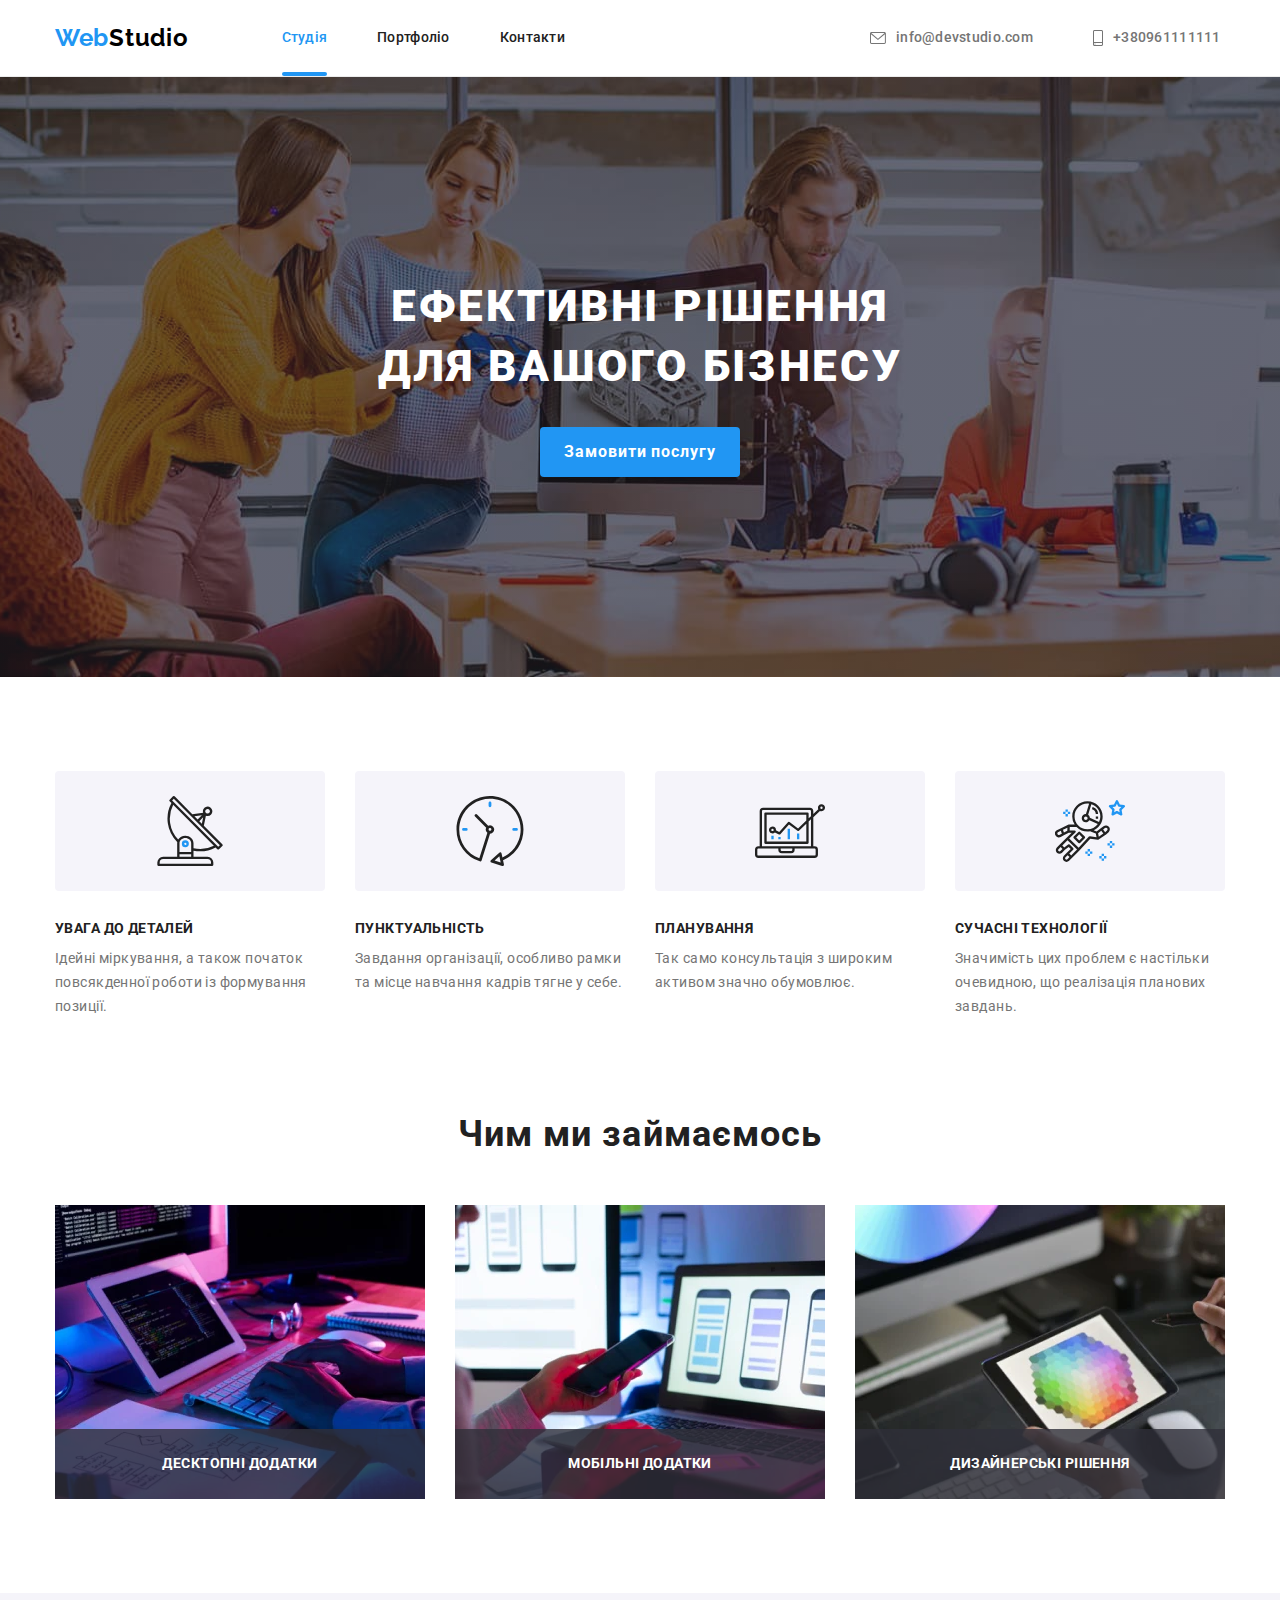
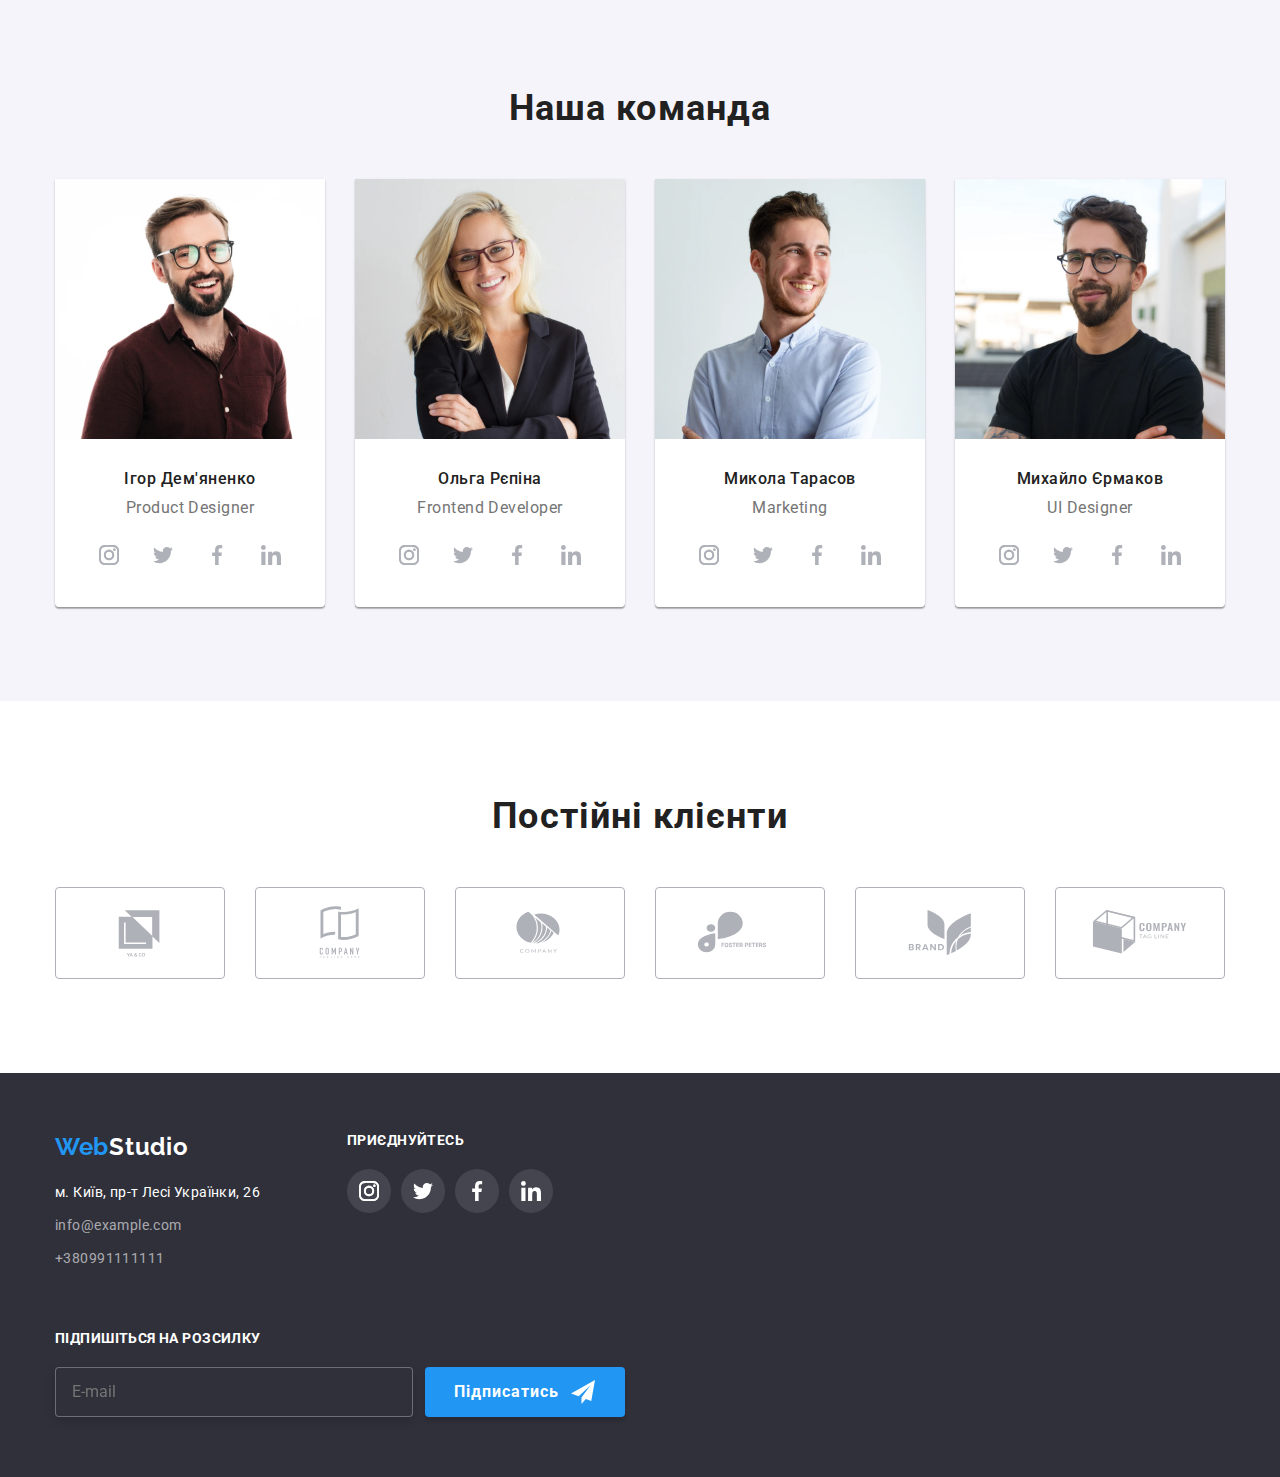
==== commit dc1b1e14: "fixed sections and containers" ====
--- a/index.html
+++ b/index.html
@@ -73,7 +73,7 @@
 
         <section class="hero">
             <div class="container">
-                <h1 class="hero-title">Ефективні рішення для вашого бізнесу</h1>
+                <h1 class="hero-title">Ефективні рішення<br /> для вашого бізнесу</h1>
                 <button class="btn btn--order" title="button" data-modal-open>Замовити послугу</button>
             </div>
         </section>
@@ -147,7 +147,7 @@
                         <span class="modal-checkbox__custom">
                             <svg class="modal-checkbox__icon" width="11" height="8"><use href="./images/icons.svg#icon-Vector"></use></svg>  
                         </span>
-                        <span class="modal-checkbox__agreement">Погоджуюся із розсилкою та приймаю&nbsp</span> 
+                        <span class="modal-checkbox__agreement"> Погоджуюся із розсилкою та приймаю&nbsp;</span> 
                         <a class="contract" href="">Умови договору</a>
                     </label>
                     <button type="submit" class="btn btn--modal">Відправити</button>
@@ -248,11 +248,13 @@
                 <ul class="list card-set">
                     <li class="work__items card-set__item">
                         <picture>
-                            <source media="(min-width: 1200px)" srcset="./images/work/work-1_lg.webp 1x, ./images/work/work-1_lg@2x.webp 2x,"
-                                type="image/webp" />
-                            <source media="(min-width: 1200px)" srcset="./images/team/img-1_lg.jpg 1x, ./images/team/img-1_lg@2x.jpg 2x"
-                                type="image/jpg" />
-                            <img src="./images/work/work-1_lg.jpg" alt="Вид робіт 1" width="370" height="294">
+                            <source media="(min-width: 1200px)" srcset="./images/work/work1_lg.webp 1x, ./images/work/work1_lg@2x.webp 2x"
+                                type="image/webp" 
+                            />
+                            <source media="(min-width: 1200px)" srcset="./images/team/work1_lg.jpg 1x, ./images/team/work1_lg@2x.jpg 2x"
+                                type="image/jpg" 
+                            />
+                            <img src="./images/work/work1_lg.jpg" alt="Десктопні додатки" width="370" height="294">
                         </picture>
                         
                         <div class="work__item">
@@ -261,11 +263,13 @@
                     </li>
                     <li class="work__items card-set__item">
                         <picture>
-                            <source media="(min-width: 1200px)" srcset="./images/work/work-2_lg.webp 1x, ./images/work/work-2_lg@2x.webp 2x,"
-                                type="image/webp" />
-                            <source media="(min-width: 1200px)" srcset="./images/work/work-2_lg.jpg 1x, ./images/team/img-2_lg@2x.jpg 2x"
-                                type="image/jpg" />
-                            <img src="./images/work/work-2_lg.jpg" alt="Вид робіт 2" width="370" height="294">
+                            <source media="(min-width: 1200px)" srcset="./images/work/work2_lg.webp 1x, ./images/work/work2_lg@2x.webp 2x"
+                                type="image/webp" 
+                            />
+                            <source media="(min-width: 1200px)" srcset="./images/work/work2_lg.jpg 1x, ./images/team/work2_lg@2x.jpg 2x"
+                                type="image/jpg" 
+                            />
+                            <img src="./images/work/work2_lg.jpg" alt="Мобільні додатки" width="370" height="294">
                        </picture>
                         <div class="work__item">
                             <p class="work__text">Мобільні додатки</p>
@@ -273,11 +277,13 @@
                     </li>
                     <li class="work__items card-set__item">
                         <picture>
-                            <source media="(min-width: 1200px)" srcset="./images/work/work-3_lg.webp 1x, ./images/work/work-3_lg@2x.webp 2x,"
-                                type="image/webp" />
-                            <source media="(min-width: 1200px)" srcset="./images/work/work-3_lg.jpg 1x, ./images/team/img-3_lg@2x.jpg 2x"
-                                type="image/jpg" />
-                            <img src="./images/work/work-3_lg.jpg" alt="Вид робіт 3" width="370" height="294">
+                            <source media="(min-width: 1200px)" srcset="./images/work/work3_lg.webp 1x, ./images/work/work3_lg@2x.webp 2x"
+                                type="image/webp" 
+                            />
+                            <source media="(min-width: 1200px)" srcset="./images/work/work3_lg.jpg 1x, ./images/team/work3_lg@2x.jpg 2x"
+                                type="image/jpg" 
+                            />
+                            <img src="./images/work/work3_lg.jpg" alt="Дизайн" width="370" height="294">
                         </picture>
                         <div class="work__item">
                             <p class="work__text">Дизайнерські рішення</p>
@@ -295,19 +301,25 @@
                 <ul class="list card-set">
                     <li class="team__card card-set__item">
                         <picture>
-                            <source media="(min-width: 1200px)" srcset="./images/team/img-1_lg.webp 1x, ./images/team/img-1_lg@2x.webp 2x,"
-                                type="image/webp" />
-                            <source media="(min-width: 1200px)" srcset="./images/team/img-1_lg.jpg 1x, ./images/team/img-1_lg@2x.jpg 2x"
-                                type="image/jpg" />
-                            <source media="(min-width: 768px)" srcset="./images/team/img-1_md.webp 1x, ./images/team/img-1_md@2x.webp 2x,"
-                                    type="image/webp" />
-                            <source media="(min-width: 768px)" srcset="./images/team/img-1_md.jpg 1x, ./images/team/img-1_md@2x.jpg 2x"
-                                    type="image/jpg" />
-                            <source media="(max-width: 767px)" srcset="./images/team/img-1_sm.webp 1x, ./images/team/img-1_sm@2x.webp 2x,"
-                                type="image/webp" />
-                            <source media="(max-width: 767px)" srcset="./images/team/img-1_sm.jpg 1x, ./images/team/img-1_sm@2x.jpg 2x"
-                                type="image/jpg" />
-                            <img src="./images/team/img-1_sm.jpg" alt="Фото Ігоря Дем'яненка" width="450" height="460">
+                            <source media="(min-width: 1200px)" srcset="./images/team/img1_lg.webp 1x, ./images/team/img1_lg@2x.webp 2x"
+                                type="image/webp" 
+                            />
+                            <source media="(min-width: 1200px)" srcset="./images/team/img1_lg.jpg 1x, ./images/team/img1_lg@2x.jpg 2x"
+                                type="image/jpg" 
+                            />
+                            <source media="(min-width: 768px)" srcset="./images/team/img1_md.webp 1x, ./images/team/img1_md@2x.webp 2x"
+                                    type="image/webp" 
+                            />
+                            <source media="(min-width: 768px)" srcset="./images/team/img1_md.jpg 1x, ./images/team/img1_md@2x.jpg 2x"
+                                    type="image/jpg" 
+                            />
+                            <source media="(max-width: 767px)" srcset="./images/team/img1_sm.webp 1x, ./images/team/img1_sm@2x.webp 2x"
+                                type="image/webp" 
+                            />
+                            <source media="(max-width: 767px)" srcset="./images/team/img1_sm.jpg 1x, ./images/team/img1_sm@2x.jpg 2x"
+                                type="image/jpg" 
+                            />
+                            <img src="./images/team/img1_sm.jpg" alt="Ігор Дем'яненко" width="450" height="460">
                         </picture>    
                         <div class="team__desc">
                             <h3 class="team__name">Ігор Дем'яненко</h3>
@@ -351,19 +363,24 @@
 
                     <li class="team__card card-set__item">
                         <picture>
-                            <source media="(min-width: 1200px)" srcset="./images/team/img-2_lg.webp 1x, ./images/team/img-2_lg@2x.webp 2x,"
-                                type="image/webp" />
-                            <source media="(min-width: 1200px)" srcset="./images/team/img-2_lg.jpg 1x, ./images/team/img-2_lg@2x.jpg 2x"
+                            <source media="(min-width: 1200px)" srcset="./images/team/img2_lg.webp 1x, ./images/team/img2_lg@2x.webp 2x"
+                                type="image/webp" 
+                            />
+                            <source media="(min-width: 1200px)" srcset="./images/team/img2_lg.jpg 1x, ./images/team/img2_lg@2x.jpg 2x"
+                                type="image/jpg" 
+                            />
+                            <source media="(min-width: 768px)" srcset="./images/team/img2_md.webp 1x, ./images/team/img2_md@2x.webp 2x"
+                                type="image/webp" 
+                            />
+                            <source media="(min-width: 768px)" srcset="./images/team/img2_md.jpg 1x, ./images/team/img2_md@2x.jpg 2x"
+                                type="image/jpg" 
+                            />
+                            <source media="(max-width: 767px)" srcset="./images/team/img2_sm.webp 1x, ./images/team/img2_sm@2x.webp 2x"
+                                type="image/webp" 
+                            />
+                            <source media="(max-width: 767px)" srcset="./images/team/img2_sm.jpg 1x, ./images/team/img2_sm@2x.jpg 2x"
                                 type="image/jpg" />
-                            <source media="(min-width: 768px)" srcset="./images/team/img-2_md.webp 1x, ./images/team/img-2_md@2x.webp 2x,"
-                                type="image/webp" />
-                            <source media="(min-width: 768px)" srcset="./images/team/img-2_md.jpg 1x, ./images/team/img-2_md@2x.jpg 2x"
-                                type="image/jpg" />
-                            <source media="(max-width: 767px)" srcset="./images/team/img-2_sm.webp 1x, ./images/team/img-2_sm@2x.webp 2x,"
-                                type="image/webp" />
-                            <source media="(max-width: 767px)" srcset="./images/team/img-2_sm.jpg 1x, ./images/team/img-2_sm@2x.jpg 2x"
-                                type="image/jpg" />
-                            <img src="./images/team/img-2_sm.jpg" alt="Фото Ольги Рєпіної" width="450" height="460">
+                            <img src="./images/team/img2_sm.jpg" alt="Ольга Рєпіна" width="450" height="460">
                         </picture>
                         <div class="team__desc">
                             <h3 class="team__name">Ольга Рєпіна</h3>
@@ -406,19 +423,25 @@
                     </li>
                     <li class="team__card card-set__item">
                         <picture>
-                            <source media="(min-width: 1200px)" srcset="./images/team/img-3_lg.webp 1x, ./images/team/img-3_lg@2x.webp 2x,"
-                                type="image/webp" />
-                            <source media="(min-width: 1200px)" srcset="./images/team/img-3_lg.jpg 1x, ./images/team/img-3_lg@2x.jpg 2x"
-                                type="image/jpg" />
-                            <source media="(min-width: 768px)" srcset="./images/team/img-3_md.webp 1x, ./images/team/img-3_md@2x.webp 2x,"
-                                type="image/webp" />
-                            <source media="(min-width: 768px)" srcset="./images/team/img-3_md.jpg 1x, ./images/team/img-3_md@2x.jpg 2x"
-                                type="image/jpg" />
-                            <source media="(max-width: 767px)" srcset="./images/team/img-3_sm.webp 1x, ./images/team/img-3_sm@2x.webp 2x,"
-                                type="image/webp" />
-                            <source media="(max-width: 767px)" srcset="./images/team/img-3_sm.jpg 1x, ./images/team/img-3_sm@2x.jpg 2x"
-                                type="image/jpg" />
-                            <img src="./images/team/img-3_sm.jpg" alt="Фото Миколи Тарасова" width="450" height="460">
+                            <source media="(min-width: 1200px)" srcset="./images/team/img3_lg.webp 1x, ./images/team/img3_lg@2x.webp 2x"
+                                type="image/webp" 
+                            />
+                            <source media="(min-width: 1200px)" srcset="./images/team/img3_lg.jpg 1x, ./images/team/img3_lg@2x.jpg 2x"
+                                type="image/jpg" 
+                            />
+                            <source media="(min-width: 768px)" srcset="./images/team/img3_md.webp 1x, ./images/team/img3_md@2x.webp 2x"
+                                type="image/webp" 
+                            />
+                            <source media="(min-width: 768px)" srcset="./images/team/img3_md.jpg 1x, ./images/team/img3_md@2x.jpg 2x"
+                                type="image/jpg" 
+                            />
+                            <source media="(max-width: 767px)" srcset="./images/team/img3_sm.webp 1x, ./images/team/img3_sm@2x.webp 2x"
+                                type="image/webp" 
+                            />
+                            <source media="(max-width: 767px)" srcset="./images/team/img3_sm.jpg 1x, ./images/team/img3_sm@2x.jpg 2x"
+                                type="image/jpg" 
+                            />
+                            <img src="./images/team/img3_sm.jpg" alt="Микола Тарасов" width="450" height="460">
                         </picture>                        
                         <div class="team__desc">
                             <h3 class="team__name">Микола Тарасов</h3>
@@ -461,19 +484,25 @@
                     </li>
                     <li class="team__card card-set__item">
                         <picture>
-                            <source media="(min-width: 1200px)" srcset="./images/team/img-4_lg.webp 1x, ./images/team/img-4_lg@2x.webp 2x,"
-                                type="image/webp" />
-                            <source media="(min-width: 1200px)" srcset="./images/team/img-4_lg.jpg 1x, ./images/team/img-4_lg@2x.jpg 2x"
-                                type="image/jpg" />
-                            <source media="(min-width: 768px)" srcset="./images/team/img-4_md.webp 1x, ./images/team/img-4_md@2x.webp 2x,"
-                                type="image/webp" />
-                            <source media="(min-width: 768px)" srcset="./images/team/img-4_md.jpg 1x, ./images/team/img-4_md@2x.jpg 2x"
-                                type="image/jpg" />
-                            <source media="(max-width: 767px)" srcset="./images/team/img-4_sm.webp 1x, ./images/team/img-4_sm@2x.webp 2x,"
-                                type="image/webp" />
-                            <source media="(max-width: 767px)" srcset="./images/team/img-4_sm.jpg 1x, ./images/team/img-4_sm@2x.jpg 2x"
-                                type="image/jpg" />
-                            <img src="./images/team/img-4_sm.jpg" alt="Фото Михайла Єрмакова" width="450" height="460">
+                            <source media="(min-width: 1200px)" srcset="./images/team/img4_lg.webp 1x, ./images/team/img4_lg@2x.webp 2x"
+                                type="image/webp" 
+                            />
+                            <source media="(min-width: 1200px)" srcset="./images/team/img4_lg.jpg 1x, ./images/team/img4_lg@2x.jpg 2x"
+                                type="image/jpg" 
+                            />
+                            <source media="(min-width: 768px)" srcset="./images/team/img4_md.webp 1x, ./images/team/img4_md@2x.webp 2x"
+                                type="image/webp" 
+                            />
+                            <source media="(min-width: 768px)" srcset="./images/team/img4_md.jpg 1x, ./images/team/img4_md@2x.jpg 2x"
+                                type="image/jpg" 
+                            />
+                            <source media="(max-width: 767px)" srcset="./images/team/img4_sm.webp 1x, ./images/team/img4_sm@2x.webp 2x"
+                                type="image/webp" 
+                            />
+                            <source media="(max-width: 767px)" srcset="./images/team/img4_sm.jpg 1x, ./images/team/img4_sm@2x.jpg 2x"
+                                type="image/jpg" 
+                            />
+                            <img src="./images/team/img4_sm.jpg" alt="Михайло Єрмаков" width="450" height="460">
                         </picture>                        
                         <div class="team__desc">
                             <h3 class="team__name">Михайло Єрмаков</h3>
@@ -640,9 +669,7 @@
             <div class="holder__input">
                 <strong class="footer-title">Підпишіться на розсилку</strong>
                     <form class="footer__form">
-                        <label>
-                            <input class="footer__placeholder" type="email" name="email" placeholder="E-mail" />
-                        </label>
+                        <input class="footer__placeholder" type="email" name="email" placeholder="E-mail" />
                         <button type="submit" class="btn btn--sabmit">
                             Підписатись
                             <svg class="btn__icon" width="24" height="24">
--- a/CSS/main.min.css
+++ b/CSS/main.min.css
@@ -1 +1 @@
-:root{--primary-text-color: #212121;--text-color-logo: #000000;--title-text-color: #757575;--secondary-title-text-color: #AFB1B8;--accent-color: #2196F3;--section-background-colour: #2F303A;--main-page-color: #FFFFFF;--secondary-backgraund-color: #F5F4FA;--hero_btn-backgraund-color: #188CE8;--items: 3;--indent: 30px;--timing-transform: 250ms cubic-bezier(0.4, 0, 0.2, 1);--timing-text-color: color 250ms cubic-bezier(0.4, 0, 0.2, 1);--timing-backgraund-color: backgraund-color 250ms cubic-bezier(0.4, 0, 0.2, 1)}.visually-hidden{position:absolute;white-space:nowrap;width:1px;height:1px;overflow:hidden;border:0;padding:0;clip:rect(0 0 0 0);-webkit-clip-path:inset(50%);clip-path:inset(50%);margin:-1px}body{font-family:"Roboto",sans-serif;font-style:normal;color:var(--primary-text-color);font-size:14px}body.no-scroll{overflow:hidden}html{-webkit-box-sizing:border-box;box-sizing:border-box}*,*::before,*::after{-webkit-box-sizing:inherit;box-sizing:inherit}.active:hover,.active:focus{color:var(--accent-color)}.heading{font-size:36px;line-height:1.17;text-align:center;letter-spacing:.03em;color:var(--primary-text-color)}.link{text-decoration:none;color:currentColor}h1,h2,h3,h4,p{margin:0}ul{padding:0;margin:0}img{display:block;max-width:100%;height:auto}a{text-decoration:none}.card-set{display:-webkit-box;display:-ms-flexbox;display:flex;-ms-flex-wrap:wrap;flex-wrap:wrap;margin:calc(-1*var(--indent)/2);--items: 1}@media(min-width: 768px){.card-set{--items: 2}}@media(min-width: 1200px){.card-set{--items: 3}}.card-set__item{margin:calc(var(--indent)/2);-ms-flex-preferred-size:calc((100% - var(--indent)*var(--items))/var(--items));flex-basis:calc((100% - var(--indent)*var(--items))/var(--items));width:450px}@media(min-width: 768px){.card-set__item{width:354px}}@media(min-width: 1200px){.card-set__item{width:370px}}.card-set__heading{margin-top:0px;margin-bottom:10px;text-align:center;width:100%;font-weight:700;font-size:14px;line-height:1.14;letter-spacing:.03em;text-transform:uppercase;color:var(--primary-text-color)}@media(min-width: 768px){.card-set__heading{text-align:left}}.card-set__text{margin-top:0;margin-bottom:0;width:100%;font-size:14px;line-height:1.71;letter-spacing:.03em;color:var(--title-text-color)}.card-set__icon{display:-webkit-box;display:-ms-flexbox;display:flex;-webkit-box-pack:center;-ms-flex-pack:center;justify-content:center;-webkit-box-align:center;-ms-flex-align:center;align-items:center;margin-bottom:30px;border-radius:4px;width:100%;height:120px;background-color:var(--secondary-backgraund-color)}.product{position:relative;overflow:hidden}.overlay{position:absolute;top:0;left:0;width:100%;padding:63px 24px;opacity:0;-webkit-transform:translateY(100%);transform:translateY(100%);-webkit-transition:-webkit-transform 250ms cubic-bezier(0.4, 0, 0.2, 1);transition:-webkit-transform 250ms cubic-bezier(0.4, 0, 0.2, 1);transition:transform 250ms cubic-bezier(0.4, 0, 0.2, 1);transition:transform 250ms cubic-bezier(0.4, 0, 0.2, 1), -webkit-transform 250ms cubic-bezier(0.4, 0, 0.2, 1)}.overlay__text{font-family:"Roboto";font-style:normal;font-weight:400;font-size:18px;line-height:1.56;letter-spacing:.03em;color:var(--main-page-color)}.card-portfolio:hover .overlay,.card-portfolio:focus .overlay{-webkit-transform:translateY(0);transform:translateY(0);background-color:rgba(33,150,243,.9);opacity:1}.btn{width:200px;height:50px;font-weight:700;font-size:16px;line-height:1.88;letter-spacing:.06em;color:var(--main-page-color);background-color:var(--accent-color);-webkit-box-shadow:0px 4px 4px rgba(0,0,0,.15);box-shadow:0px 4px 4px rgba(0,0,0,.15);border-radius:4px;border:rgba(0,0,0,0)}.btn--order{margin-top:30px;display:inline-block;-webkit-transition:var(--timing-backgraund-color),var(--timing-text-color);transition:var(--timing-backgraund-color),var(--timing-text-color)}.btn--order:hover,.btn--order:focus,.btn--modal:focus,.btn--modal:hover{background-color:var(--hero_btn-backgraund-color);border:rgba(0,0,0,0)}.btn--sabmit{display:-webkit-box;display:-ms-flexbox;display:flex;width:200px;height:50px;padding-top:10px;padding-right:28px;padding-bottom:10px;padding-left:29px;margin:0;background:var(--accent-color);color:var(--main-page-color);font-style:normal;font-weight:700;font-size:16px;line-height:1.88;border:rgba(0,0,0,0);-webkit-box-shadow:0px 4px 4px rgba(0,0,0,.15);box-shadow:0px 4px 4px rgba(0,0,0,.15);border-radius:4px}.btn__icon{margin-left:12px}.btn--modal{margin-left:165px;outline:var(--accent-color);-webkit-transition:var(--timing-backgraund-color);transition:var(--timing-backgraund-color)}.btn-radio{list-style:none;display:-webkit-box;display:-ms-flexbox;display:flex;-ms-flex-wrap:wrap;flex-wrap:wrap;margin-bottom:50px;row-gap:8px;-webkit-column-gap:15px;-moz-column-gap:15px;column-gap:15px;padding-left:0}@media(min-width: 768px){.btn-radio{-webkit-box-pack:center;-ms-flex-pack:center;justify-content:center}}.btn-radio__list{font-family:inherit;font-style:normal;padding:6px 22px;min-width:73px;cursor:pointer;text-align:center;letter-spacing:.03em;border-radius:4px;border:1px solid rgba(0,0,0,0);font-weight:500;font-size:16px;line-height:1.6;letter-spacing:.03em;color:var(--primary-text-color);background-color:var(--secondary-backgraund-color);-webkit-transition:var(--timing-text-color),var(--timing-backgraund-color);transition:var(--timing-text-color),var(--timing-backgraund-color)}.btn-radio__list:hover,.btn-radio__list:focus{background-color:var(--accent-color);color:var(--main-page-color)}.btn-radio__list--current{-webkit-transition:var(--timing-text-color),var(--timing-backgraund-color),border 250ms cubic-bezier(0.4, 0, 0.2, 1),-webkit-box-shadow 250ms cubic-bezier(0.4, 0, 0.2, 1);transition:var(--timing-text-color),var(--timing-backgraund-color),border 250ms cubic-bezier(0.4, 0, 0.2, 1),-webkit-box-shadow 250ms cubic-bezier(0.4, 0, 0.2, 1);transition:var(--timing-text-color),var(--timing-backgraund-color),border 250ms cubic-bezier(0.4, 0, 0.2, 1),box-shadow 250ms cubic-bezier(0.4, 0, 0.2, 1);transition:var(--timing-text-color),var(--timing-backgraund-color),border 250ms cubic-bezier(0.4, 0, 0.2, 1),box-shadow 250ms cubic-bezier(0.4, 0, 0.2, 1),-webkit-box-shadow 250ms cubic-bezier(0.4, 0, 0.2, 1);background-color:var(--accent-color);color:var(--main-page-color);border:none;-webkit-box-shadow:0px 3px 1px rgba(0,0,0,.1),0px 1px 2px rgba(0,0,0,.08),0px 2px 2px rgba(0,0,0,.12);box-shadow:0px 3px 1px rgba(0,0,0,.1),0px 1px 2px rgba(0,0,0,.08),0px 2px 2px rgba(0,0,0,.12)}.btn-radio__list--current:hover,.btn-radio__list--current:focus{background-color:var(--accent-color);color:var(--main-page-color);border:none;-webkit-box-shadow:0px 3px 1px rgba(0,0,0,.1),0px 1px 2px rgba(0,0,0,.08),0px 2px 2px rgba(0,0,0,.12);box-shadow:0px 3px 1px rgba(0,0,0,.1),0px 1px 2px rgba(0,0,0,.08),0px 2px 2px rgba(0,0,0,.12)}.mobile-menu{display:-webkit-box;display:-ms-flexbox;display:flex;-webkit-box-orient:vertical;-webkit-box-direction:normal;-ms-flex-direction:column;flex-direction:column;position:fixed;top:0;left:0;width:100%;height:100%;padding:48px 40px;background-color:var(--main-page-color);-webkit-transform:translateX(100%);transform:translateX(100%);-webkit-transition:-webkit-transform var(--timing-transform);transition:-webkit-transform var(--timing-transform);transition:transform var(--timing-transform);transition:transform var(--timing-transform), -webkit-transform var(--timing-transform)}.mobile-menu.is-open{-webkit-transform:translateX(0);transform:translateX(0)}.mobile-menu-nav{-webkit-box-orient:vertical;-webkit-box-direction:normal;-ms-flex-direction:column;flex-direction:column;-webkit-box-align:start;-ms-flex-align:start;align-items:flex-start;margin-bottom:auto}.mobile-menu-nav__item:not(:last-child){margin-bottom:32px}.mobile-menu-nav__item{font-family:"Roboto";font-style:normal;font-weight:500;font-size:40px;line-height:1.18;letter-spacing:.02em;color:var(--primary-text-color)}.mobile-menu-contacts{-webkit-box-orient:vertical;-webkit-box-direction:normal;-ms-flex-direction:column;flex-direction:column;-webkit-box-align:start;-ms-flex-align:start;align-items:flex-start;margin-bottom:64px}.mobile-menu-contacts__item{font-family:"Roboto";font-style:normal;font-weight:500;font-size:24px;line-height:1.18;letter-spacing:.02em;color:var(--title-text-color)}.mobile-menu-contacts__item:not(:last-child){margin-bottom:32px}.mobile-menu-contacts__item .touch{font-size:34px;color:var(--accent-color)}.mobile-menu-socials{display:-webkit-box;display:-ms-flexbox;display:flex;-ms-flex-wrap:wrap;flex-wrap:wrap;-webkit-box-align:center;-ms-flex-align:center;align-items:center;gap:10px;font-family:"Roboto";font-style:normal;font-weight:500;font-size:18px;line-height:1.22;letter-spacing:.02em;color:var(--accent-color)}.mobile-menu-socials__item:not(:last-child) .mobile-menu-socials__link{border-right:1px solid rgba(33,33,33,.2);padding-right:10px}.btn-mobile-menu{background-color:rgba(0,0,0,0);border:none;width:40px;height:40px;display:-webkit-box;display:-ms-flexbox;display:flex;-webkit-box-align:center;-ms-flex-align:center;align-items:center;-webkit-box-pack:center;-ms-flex-pack:center;justify-content:center;margin-left:auto;z-index:100}@media(min-width: 768px){.btn-mobile-menu{display:none}}.btn-mobile-menu__close{opacity:0;-webkit-transition:-webkit-transform var(--timing-transform);transition:-webkit-transform var(--timing-transform);transition:transform var(--timing-transform);transition:transform var(--timing-transform), -webkit-transform var(--timing-transform)}.btn-mobile-menu__icon:hover>.btn-mobile-menu__close,.btn-mobile-menu__icon:focus>.btn-mobile-menu__close{fill:var(--accent-color);-webkit-transition:var(--timing-transform);transition:var(--timing-transform)}.btn-mobile-menu.is-open .btn-mobile-menu__close{opacity:1}.btn-mobile-menu__burger{-webkit-transition:-webkit-transform var(--timing-transform);transition:-webkit-transform var(--timing-transform);transition:transform var(--timing-transform);transition:transform var(--timing-transform), -webkit-transform var(--timing-transform)}.btn-mobile-menu__icon:hover>.btn-mobile-menu__burger,.btn-mobile-menu__icon:focus>.btn-mobile-menu__burger{fill:var(--accent-color);-webkit-transition:var(--timing-transform);transition:var(--timing-transform)}.btn-mobile-menu.is-open .btn-mobile-menu__burger{opacity:0}.logo{font-family:"Raleway",sans-serif;font-weight:700;font-size:26px;line-height:1.19;letter-spacing:.03em;color:var(--accent-color);-webkit-transition:var(--timing-text-color);transition:var(--timing-text-color)}.logo:hover,.logo:focus{color:var(--accent-color)}.logo__dark{color:var(--text-color-logo)}.logo__light{color:var(--main-page-color)}.header-logo{padding-top:16px;padding-bottom:16px}@media(min-width: 768px){.header-logo{margin-right:93px;padding-top:26px;padding-bottom:26px}}@media(min-width: 1200px){.header-logo{padding-top:24px;padding-bottom:24px}}.footer-logo{margin-bottom:20px}.social-media{-webkit-box-pack:center;-ms-flex-pack:center;justify-content:center;width:206px;margin-right:auto;margin-left:auto}.social-media__item:not(:last-child){margin-right:10px}.social-media__link{display:-webkit-box;display:-ms-flexbox;display:flex;-webkit-box-align:center;-ms-flex-align:center;align-items:center;-webkit-box-pack:center;-ms-flex-pack:center;justify-content:center;width:44px;height:44px;border-color:var(--main-page-color);border-radius:50%;-webkit-transition:var(--timing-text-color),var(--timing-backgraund-color);transition:var(--timing-text-color),var(--timing-backgraund-color)}.social-media__link--dark{color:var(--main-page-color);background:rgba(255,255,255,.1)}.social-media__link--light{color:var(--secondary-title-text-color)}.social-media__link:hover,.social-media__link:focus{color:var(--main-page-color);background-color:var(--accent-color)}.social-media__icon{fill:currentColor}.section{padding-top:94px;padding-bottom:94px}.backdrop{position:fixed;top:0;left:0;z-index:1000;width:100%;height:100%;background-color:rgba(0,0,0,.25);opacity:1;visibility:visible;pointer-events:initial;-webkit-transition:opacity var(--timing-transform) visibility var(--timing-transform);transition:opacity var(--timing-transform) visibility var(--timing-transform)}.backdrop.is-hidden{opacity:0;visibility:hidden;pointer-events:none}.modal{position:absolute;top:50%;left:50%;-webkit-transform:translate(-50%, -50%);transform:translate(-50%, -50%);width:450px;height:100%;background-color:var(--main-page-color)}@media(min-width: 1200px){.modal{width:528px}}.modal__hero-form{margin:40px;cursor:pointer;position:relative}@media screen and (min-width: 1200px){.modal__hero-form{width:448px}}.modal__close-btn{position:absolute;top:8px;right:8px;left:auto;-webkit-transform:translate(-50%, 50%);transform:translate(-50%, 50%);display:-webkit-box;display:-ms-flexbox;display:flex;-webkit-box-align:center;-ms-flex-align:center;align-items:center;-webkit-box-pack:center;-ms-flex-pack:center;justify-content:center;width:30px;height:30px;padding:0;background-color:var(--main-page-color);border:1px solid rgba(0,0,0,.1);-webkit-box-shadow:0px 1px 1px rgba(0,0,0,.14);box-shadow:0px 1px 1px rgba(0,0,0,.14);border-radius:50%;cursor:pointer}.modal__title{display:block;width:448px;margin-top:40px;margin-bottom:12px;margin-left:40px;font-weight:700;font-size:20px;line-height:1.15;text-align:center;letter-spacing:.03em;color:var(--primary-text-color)}.modal__inputs{display:-webkit-box;display:-ms-flexbox;display:flex;-webkit-box-orient:vertical;-webkit-box-direction:normal;-ms-flex-direction:column;flex-direction:column;position:relative;padding:0;margin-left:40px;margin-right:40px;font-weight:400;font-size:12px;line-height:1.17;letter-spacing:.01em;color:var(--title-text-color)}.modal__inputs:not(:last-child){margin-bottom:10px}.modal__inputs label{margin-bottom:4px}.modal__inputs textarea{margin:0;padding:0;width:100%;height:120px;border:1px solid rgba(33,33,33,.2);border-radius:4px}.modal__icon{position:absolute;margin:11px 12px;padding:0;-webkit-transform:translateY(100%);transform:translateY(100%);-webkit-transition:var(--timing-transform);transition:var(--timing-transform)}.modal__for-input{padding-top:12px;padding-right:10px;padding-bottom:12px;padding-left:42px;width:100%;height:40px;border:1px solid rgba(33,33,33,.2);border-radius:4px;outline:rgba(0,0,0,0);-webkit-transition:var(--timing-transform);transition:var(--timing-transform)}.modal__for-input:focus,.modal__hiro-textarea:focus{border-color:var(--accent-color)}.modal__for-input:focus~.modal__icon{fill:var(--accent-color)}.modal__hiro-textarea{outline:rgba(0,0,0,0);resize:none}.modal__inputs>.modal__hiro-textarea{padding:12px 16px;font-family:inherit;font-style:normal;font-weight:400;font-size:14px;line-height:16px;letter-spacing:.01em}.modal__close-btn:hover>.modal__close-icon,.modal__close-btn:focus>.modal__close-icon{fill:var(--accent-color);-webkit-transition:var(--timing-transform);transition:var(--timing-transform)}.contract{color:var(--accent-color);text-decoration:underline}.modal-checkbox{display:-webkit-box;display:-ms-flexbox;display:flex;-webkit-box-align:center;-ms-flex-align:center;align-items:center;-webkit-box-pack:center;-ms-flex-pack:center;justify-content:center;margin-top:20px;margin-bottom:30px;width:425px;height:24px;margin-left:52px;font-weight:400;font-size:14px;line-height:1.17;letter-spacing:.01em;color:var(--title-text-color);cursor:pointer}.modal-checkbox__custom{display:-webkit-inline-box;display:-ms-inline-flexbox;display:inline-flex;-webkit-box-align:center;-ms-flex-align:center;align-items:center;-webkit-box-pack:center;-ms-flex-pack:center;justify-content:center;width:16px;height:15px;margin-right:6px;outline:2px solid var(--primary-text-color);outline-offset:-2px;border-radius:2px;-webkit-transition:var(--timing-backgraund-color);transition:var(--timing-backgraund-color)}.modal-checkbox__icon{fill:var(--main-page-color)}.modal-checkbox__input:checked+.modal-checkbox__custom{background-color:var(--accent-color);outline:var(--accent-color)}.modal-checkbox__input:focus+.modal-checkbox__custom{outline:2px solid var(--accent-color);outline-offset:-2px;border-radius:2px}.modal-checkbox__agreement{-webkit-user-select:none;-moz-user-select:none;-ms-user-select:none;user-select:none}.header{background:var(--main-page-color);border:1px solid #ececec}.header__nav{display:-webkit-box;display:-ms-flexbox;display:flex;-webkit-box-align:center;-ms-flex-align:center;align-items:center;gap:84px}@media(min-width: 1200px){.header__nav{gap:305px}}.header-container{display:-webkit-box;display:-ms-flexbox;display:flex;-webkit-box-align:center;-ms-flex-align:center;align-items:center}.nav{display:none}@media(min-width: 768px){.nav{list-style:none;display:-webkit-box;display:-ms-flexbox;display:flex}.nav__icon{margin-right:8px;fill:currentColor;-webkit-transition:var(--timing-text-color);transition:var(--timing-text-color)}}@media(min-width: 768px)and (min-width: 1200px){.nav__icon{margin-right:10px}}@media(min-width: 768px){.nav--left{-webkit-box-orient:vertical;-webkit-box-direction:normal;-ms-flex-direction:column;flex-direction:column;gap:10px}}@media(min-width: 768px)and (min-width: 1200px){.nav--left{-webkit-box-orient:horizontal;-webkit-box-direction:normal;-ms-flex-direction:row;flex-direction:row;padding:21px 0}}@media(min-width: 768px){.nav__item:not(:last-child){margin-right:50px}}@media(min-width: 768px){.nav__link,.nav__item{font-weight:500;font-size:14px;line-height:1.14;letter-spacing:.02em;color:var(--primary-text-color);text-decoration:none;padding:32px 0;-webkit-transition:var(--timing-text-color);transition:var(--timing-text-color)}}@media(min-width: 768px){.nav__mail,.nav__tel{font-weight:500;font-size:12px;line-height:1.17;letter-spacing:.02em;color:var(--title-text-color);-webkit-transition:var(--timing-text-color);transition:var(--timing-text-color);display:-webkit-box;display:-ms-flexbox;display:flex;-webkit-box-orient:horizontal;-webkit-box-direction:normal;-ms-flex-direction:row;flex-direction:row;-webkit-box-align:center;-ms-flex-align:center;align-items:center}}@media(min-width: 768px)and (min-width: 1200px){.nav__mail,.nav__tel{display:-webkit-box;display:-ms-flexbox;display:flex;-webkit-box-align:center;-ms-flex-align:center;align-items:center;-webkit-box-pack:center;-ms-flex-pack:center;justify-content:center;width:100%;height:100%;padding:32px 0;font-size:14px;line-height:1.14;padding:32px 0}}@media(min-width: 768px)and (min-width: 1200px){.nav__group{margin-right:50px}}.nav--current{color:var(--accent-color)}.nav__item{position:relative}.nav__item .nav--current::after{content:"";position:absolute;bottom:0px;left:0;width:100%;height:4px;background:var(--accent-color);border-radius:2px}.list{list-style:none;display:-webkit-box;display:-ms-flexbox;display:flex}@media(min-width: 1200px){.list{-webkit-box-align:start;-ms-flex-align:start;align-items:flex-start;-webkit-box-pack:justify;-ms-flex-pack:justify;justify-content:space-between}}.hero{text-align:center;padding-top:200px;padding-bottom:200px;max-width:1600px;margin-left:auto;margin-right:auto;background-color:var(--section-background-colour);background-repeat:no-repeat;background-position:center;background-size:cover;background-image:-webkit-gradient(linear, left top, right top, from(rgba(47, 48, 58, 0.4)), to(rgba(47, 48, 58, 0.4))),url(../images/hero/hero_sm.jpg);background-image:linear-gradient(to right, rgba(47, 48, 58, 0.4), rgba(47, 48, 58, 0.4)),url(../images/hero/hero_sm.jpg)}@media(min-device-pixel-ratio: 2),(-webkit-min-device-pixel-ratio: 2),(min-resolution: 192dpi),(min-resolution: 2dppx){.hero{background-image:-webkit-gradient(linear, left top, right top, from(rgba(47, 48, 58, 0.4)), to(rgba(47, 48, 58, 0.4))),url(../images/hero/hero_sm@2x.jpg);background-image:linear-gradient(to right, rgba(47, 48, 58, 0.4), rgba(47, 48, 58, 0.4)),url(../images/hero/hero_sm@2x.jpg)}}@media screen and (min-width: 768px){.hero{background-image:-webkit-gradient(linear, left top, right top, from(rgba(47, 48, 58, 0.4)), to(rgba(47, 48, 58, 0.4))),url(../images/hero/hero_md.jpg);background-image:linear-gradient(to right, rgba(47, 48, 58, 0.4), rgba(47, 48, 58, 0.4)),url(../images/hero/hero_md.jpg)}}@media screen and (min-width: 768px)and (min-device-pixel-ratio: 2),screen and (min-width: 768px)and (-webkit-min-device-pixel-ratio: 2),screen and (min-width: 768px)and (min-resolution: 192dpi),screen and (min-width: 768px)and (min-resolution: 2dppx){.hero{background-image:-webkit-gradient(linear, left top, right top, from(rgba(47, 48, 58, 0.4)), to(rgba(47, 48, 58, 0.4))),url(../images/hero/hero_md@2x.jpg);background-image:linear-gradient(to right, rgba(47, 48, 58, 0.4), rgba(47, 48, 58, 0.4)),url(../images/hero/hero_md@2x.jpg)}}@media screen and (min-width: 1200px){.hero{background-image:-webkit-gradient(linear, left top, right top, from(rgba(47, 48, 58, 0.4)), to(rgba(47, 48, 58, 0.4))),url(../images/hero/hero_lg.jpg);background-image:linear-gradient(to right, rgba(47, 48, 58, 0.4), rgba(47, 48, 58, 0.4)),url(../images/hero/hero_lg.jpg)}}@media screen and (min-width: 1200px)and (min-device-pixel-ratio: 2),screen and (min-width: 1200px)and (-webkit-min-device-pixel-ratio: 2),screen and (min-width: 1200px)and (min-resolution: 192dpi),screen and (min-width: 1200px)and (min-resolution: 2dppx){.hero{background-image:-webkit-gradient(linear, left top, right top, from(rgba(47, 48, 58, 0.4)), to(rgba(47, 48, 58, 0.4))),url(../images/hero/hero_lg@2x.jpg);background-image:linear-gradient(to right, rgba(47, 48, 58, 0.4), rgba(47, 48, 58, 0.4)),url(../images/hero/hero_lg@2x.jpg)}}.hero-title{margin:auto;letter-spacing:.06em;font-weight:900;font-size:26px;line-height:1.62;color:var(--main-page-color);text-transform:uppercase}@media(min-width: 768px){.hero-title{line-height:1.65}}@media(min-width: 1200px){.hero-title{font-size:44px;line-height:1.36}}@media(min-width: 480px){.container{width:480px;margin-left:auto;margin-right:auto;padding-left:15px;padding-right:15px}}@media(min-width: 768px){.container{width:768px;margin-left:auto;margin-right:auto;padding-left:15px;padding-right:15px}}@media(min-width: 1200px){.container{width:1200px;margin-left:auto;margin-right:auto;padding-left:15px;padding-right:15px}}.work{display:none}@media(min-width: 1200px){.work{display:block;padding-bottom:94px}.work__items{position:relative}.work__item{position:absolute;bottom:0;width:100%;height:70px;background:rgba(47,48,58,.8)}.work__text{font-family:"Roboto";font-style:normal;font-weight:700;font-size:14px;line-height:1.14;text-align:center;letter-spacing:.03em;text-transform:uppercase;color:var(--main-page-color);padding:27px 82px}}.team{background:var(--secondary-backgraund-color);padding-top:60px;padding-bottom:60px}@media(min-width: 1200px){.team{padding-top:94px;padding-bottom:94px}}.team__card{background:var(--main-page-color);-webkit-box-shadow:0px 1px 3px rgba(0,0,0,.12),0px 1px 1px rgba(0,0,0,.14),0px 2px 1px rgba(0,0,0,.2);box-shadow:0px 1px 3px rgba(0,0,0,.12),0px 1px 1px rgba(0,0,0,.14),0px 2px 1px rgba(0,0,0,.2);border-radius:0px 0px 4px 4px;width:100%}@media(min-width: 1200px){.team__card{--items: 4}}.team__desc{padding-top:30px;padding-bottom:30px}.team__name{margin-bottom:10px;font-weight:500;font-size:16px;line-height:1.19;text-align:center;letter-spacing:.03em;color:var(--primary-text-color)}.team__post{margin-bottom:16px;font-weight:400;font-size:16px;line-height:1.19;text-align:center;letter-spacing:.03em;color:var(--title-text-color)}.clients{padding-top:60px;padding-bottom:60px}@media(min-width: 1200px){.clients{padding-top:94px;padding-bottom:94px}}.clients__list{-webkit-box-sizing:border-box;box-sizing:border-box;padding:0;width:210px;height:100%;--items: 2}@media(min-width: 768px){.clients__list{--items: 3;width:226px}}@media(min-width: 1200px){.clients__list{--items: 6;width:170px}}.clients__link:hover,.clients__link:focus{border-color:var(--accent-color);color:var(--accent-color)}.clients__icon{fill:currentColor}.clients__link{height:92px;display:-webkit-box;display:-ms-flexbox;display:flex;-o-object-fit:contain;object-fit:contain;-webkit-box-pack:center;-ms-flex-pack:center;justify-content:center;-webkit-box-align:center;-ms-flex-align:center;align-items:center;contain:content;border:1px solid var(--secondary-title-text-color);border-radius:4px;color:var(--secondary-title-text-color);-webkit-transition:var(--timing-text-color),var(--timing-backgraund-color);transition:var(--timing-text-color),var(--timing-backgraund-color)}.clients__title{margin-bottom:30px}@media(min-width: 1200px){.clients__title{margin-bottom:50px}}.footer{padding-top:60px;padding-bottom:60px;background:var(--section-background-colour);color:var(--main-page-color)}.footer-title{padding:0;font-style:normal;font-weight:700;font-size:14px;line-height:1.14;letter-spacing:.03em;text-transform:uppercase;color:var(--main-page-color)}.footer__placeholder{display:block;margin-left:auto;margin-right:auto;width:100%;height:50px;padding-left:16px;color:rgba(255,255,255,.6);font-style:normal;font-weight:400;font-size:16px;line-height:1.25;border:1px solid rgba(255,255,255,.3);-webkit-filter:drop-shadow(0px 4px 4px rgba(0, 0, 0, 0.15));filter:drop-shadow(0px 4px 4px rgba(0, 0, 0, 0.15));border-radius:4px;background-color:var(--section-background-colour)}@media(min-width: 480px){.footer__placeholder{width:450px}}@media(min-width: 1200px){.footer__placeholder{width:358px}}.footer__form{display:-webkit-box;display:-ms-flexbox;display:flex;-webkit-box-orient:vertical;-webkit-box-direction:normal;-ms-flex-direction:column;flex-direction:column;-webkit-box-align:center;-ms-flex-align:center;align-items:center;gap:20px}@media(min-width: 1200px){.footer__form{-webkit-box-orient:horizontal;-webkit-box-direction:normal;-ms-flex-direction:row;flex-direction:row;gap:12px;width:570px}}.holder{display:-webkit-box;display:-ms-flexbox;display:flex;-webkit-box-orient:vertical;-webkit-box-direction:normal;-ms-flex-direction:column;flex-direction:column;-webkit-box-align:center;-ms-flex-align:center;align-items:center;gap:60px}@media(min-width: 768px){.holder{-ms-flex-wrap:wrap;flex-wrap:wrap;-webkit-box-orient:horizontal;-webkit-box-direction:normal;-ms-flex-direction:row;flex-direction:row;-webkit-box-pack:center;-ms-flex-pack:center;justify-content:center;-webkit-box-align:start;-ms-flex-align:start;align-items:flex-start}}@media(min-width: 1200px){.holder{-ms-flex-wrap:wrap;flex-wrap:wrap;-webkit-box-pack:start;-ms-flex-pack:start;justify-content:flex-start;-ms-flex-line-pack:start;align-content:flex-start}}.holder__address{display:-webkit-box;display:-ms-flexbox;display:flex;-webkit-box-orient:vertical;-webkit-box-direction:normal;-ms-flex-direction:column;flex-direction:column;-webkit-box-align:center;-ms-flex-align:center;align-items:center}@media(min-width: 1200px){.holder__address{-webkit-box-align:start;-ms-flex-align:start;align-items:flex-start;-webkit-box-pack:start;-ms-flex-pack:start;justify-content:flex-start}}.holder__social{display:-webkit-box;display:-ms-flexbox;display:flex;-webkit-box-orient:vertical;-webkit-box-direction:normal;-ms-flex-direction:column;flex-direction:column;-webkit-box-align:center;-ms-flex-align:center;align-items:center;-webkit-box-pack:start;-ms-flex-pack:start;justify-content:flex-start;gap:20px}@media(min-width: 1200px){.holder__social{-webkit-box-align:start;-ms-flex-align:start;align-items:flex-start}}.holder__input{display:-webkit-box;display:-ms-flexbox;display:flex;-webkit-box-orient:vertical;-webkit-box-direction:normal;-ms-flex-direction:column;flex-direction:column;-webkit-box-align:center;-ms-flex-align:center;align-items:center;gap:20px}@media(min-width: 1200px){.holder__input{-webkit-box-align:start;-ms-flex-align:start;align-items:flex-start}}.contacts{-webkit-box-orient:vertical;-webkit-box-direction:normal;-ms-flex-direction:column;flex-direction:column;-webkit-box-align:center;-ms-flex-align:center;align-items:center;width:232px;font-weight:400;font-style:normal;font-size:14px;line-height:1.71;letter-spacing:.03em;-webkit-transition:var(--timing-text-color);transition:var(--timing-text-color);gap:8px}@media(min-width: 1200px){.contacts{-webkit-box-align:start;-ms-flex-align:start;align-items:flex-start;gap:9px}}.contacts__adds{color:var(--main-page-color)}.contacts__mail2{color:rgba(255,255,255,.6)}.contacts__phone{color:rgba(255,255,255,.6)}.card-portfolio{position:relative;overflow:hidden;background:var(--main-page-color);-webkit-transition:-webkit-filter 250ms cubic-bezier(0.4, 0, 0.2, 1);transition:-webkit-filter 250ms cubic-bezier(0.4, 0, 0.2, 1);transition:filter 250ms cubic-bezier(0.4, 0, 0.2, 1);transition:filter 250ms cubic-bezier(0.4, 0, 0.2, 1), -webkit-filter 250ms cubic-bezier(0.4, 0, 0.2, 1)}.card-portfolio:hover,.card-portfolio:focus{-webkit-filter:drop-shadow(0px 4px 4px rgba(0, 0, 0, 0.25));filter:drop-shadow(0px 4px 4px rgba(0, 0, 0, 0.25))}.inner{padding:20px 24px;border:1px solid #eee;border-top:#ffdead}.apply-robot{margin-bottom:4px;font-size:18px;line-height:2;letter-spacing:.06em;color:var(--primary-text-color)}.category{font-size:16px;line-height:1.88;letter-spacing:.03em;color:var(--title-text-color)}.about-feature{margin:-15px}.benefits{--items: 1}@media(min-width: 768px){.benefits{--items: 2}}@media(min-width: 1200px){.benefits{--items: 4}}/*# sourceMappingURL=main.min.css.map */+:root{--primary-text-color: #212121;--text-color-logo: #000000;--title-text-color: #757575;--secondary-title-text-color: #AFB1B8;--accent-color: #2196F3;--section-background-colour: #2F303A;--main-page-color: #FFFFFF;--secondary-backgraund-color: #F5F4FA;--hero_btn-backgraund-color: #188CE8;--items: 3;--indent: 30px;--timing-transform: 250ms cubic-bezier(0.4, 0, 0.2, 1);--timing-text-color: color 250ms cubic-bezier(0.4, 0, 0.2, 1);--timing-backgraund-color: backgraund-color 250ms cubic-bezier(0.4, 0, 0.2, 1)}.visually-hidden{position:absolute;white-space:nowrap;width:1px;height:1px;overflow:hidden;border:0;padding:0;clip:rect(0 0 0 0);-webkit-clip-path:inset(50%);clip-path:inset(50%);margin:-1px}body{font-family:"Roboto",sans-serif;font-style:normal;color:var(--primary-text-color);font-size:14px}body.no-scroll{overflow:hidden}html{-webkit-box-sizing:border-box;box-sizing:border-box}*,*::before,*::after{-webkit-box-sizing:inherit;box-sizing:inherit}.active:hover,.active:focus{color:var(--accent-color)}.heading{font-size:36px;line-height:1.17;text-align:center;letter-spacing:.03em;color:var(--primary-text-color)}.link{text-decoration:none;color:currentColor}h1,h2,h3,h4,p{margin:0}ul{padding:0;margin:0}img{display:block;max-width:100%;height:auto}a{text-decoration:none}.card-set{display:-webkit-box;display:-ms-flexbox;display:flex;-ms-flex-wrap:wrap;flex-wrap:wrap;margin:calc(-1*var(--indent)/2);--items: 1}@media(min-width: 768px){.card-set{--items: 2}}@media(min-width: 1200px){.card-set{--items: 3}}.card-set__item{margin:calc(var(--indent)/2);-ms-flex-preferred-size:calc((100% - var(--indent)*var(--items))/var(--items));flex-basis:calc((100% - var(--indent)*var(--items))/var(--items));width:450px}@media(min-width: 768px){.card-set__item{width:354px}}@media(min-width: 1200px){.card-set__item{width:370px}}.card-set__heading{margin-top:0px;margin-bottom:10px;text-align:center;width:100%;font-weight:700;font-size:14px;line-height:1.14;letter-spacing:.03em;text-transform:uppercase;color:var(--primary-text-color)}@media(min-width: 768px){.card-set__heading{text-align:left}}.card-set__text{margin-top:0;margin-bottom:0;width:100%;font-size:14px;line-height:1.71;letter-spacing:.03em;color:var(--title-text-color)}.card-set__icon{display:-webkit-box;display:-ms-flexbox;display:flex;-webkit-box-pack:center;-ms-flex-pack:center;justify-content:center;-webkit-box-align:center;-ms-flex-align:center;align-items:center;margin-bottom:30px;border-radius:4px;width:100%;height:120px;background-color:var(--secondary-backgraund-color)}.product{position:relative;overflow:hidden}.overlay{position:absolute;top:0;left:0;width:100%;padding:63px 24px;opacity:0;-webkit-transform:translateY(100%);transform:translateY(100%);-webkit-transition:-webkit-transform 250ms cubic-bezier(0.4, 0, 0.2, 1);transition:-webkit-transform 250ms cubic-bezier(0.4, 0, 0.2, 1);transition:transform 250ms cubic-bezier(0.4, 0, 0.2, 1);transition:transform 250ms cubic-bezier(0.4, 0, 0.2, 1), -webkit-transform 250ms cubic-bezier(0.4, 0, 0.2, 1)}.overlay__text{font-family:"Roboto";font-style:normal;font-weight:400;font-size:18px;line-height:1.56;letter-spacing:.03em;color:var(--main-page-color)}.card-portfolio:hover .overlay,.card-portfolio:focus .overlay{-webkit-transform:translateY(0);transform:translateY(0);background-color:rgba(33,150,243,.9);opacity:1}.btn{width:200px;height:50px;font-weight:700;font-size:16px;line-height:1.88;letter-spacing:.06em;color:var(--main-page-color);background-color:var(--accent-color);-webkit-box-shadow:0px 4px 4px rgba(0,0,0,.15);box-shadow:0px 4px 4px rgba(0,0,0,.15);border-radius:4px;border:rgba(0,0,0,0)}.btn--order{margin-top:30px;display:inline-block;-webkit-transition:var(--timing-backgraund-color),var(--timing-text-color);transition:var(--timing-backgraund-color),var(--timing-text-color)}.btn--order:hover,.btn--order:focus,.btn--modal:focus,.btn--modal:hover{background-color:var(--hero_btn-backgraund-color);border:rgba(0,0,0,0)}.btn--sabmit{display:-webkit-inline-box;display:-ms-inline-flexbox;display:inline-flex;-webkit-box-align:center;-ms-flex-align:center;align-items:center;width:200px;height:50px;padding-top:10px;padding-right:28px;padding-bottom:10px;padding-left:29px;margin:0;background:var(--accent-color);color:var(--main-page-color);font-style:normal;font-weight:700;font-size:16px;line-height:1.88;border:rgba(0,0,0,0);-webkit-box-shadow:0px 4px 4px rgba(0,0,0,.15);box-shadow:0px 4px 4px rgba(0,0,0,.15);border-radius:4px}.btn__icon{margin-left:12px}.btn--modal{outline:var(--accent-color);-webkit-transition:var(--timing-backgraund-color);transition:var(--timing-backgraund-color)}.btn-radio{list-style:none;display:-webkit-box;display:-ms-flexbox;display:flex;-ms-flex-wrap:wrap;flex-wrap:wrap;margin-bottom:50px;row-gap:8px;-webkit-column-gap:15px;-moz-column-gap:15px;column-gap:15px;padding-left:0}@media(min-width: 768px){.btn-radio{-webkit-box-pack:center;-ms-flex-pack:center;justify-content:center}}.btn-radio__list{font-family:inherit;font-style:normal;padding:6px 22px;min-width:73px;cursor:pointer;text-align:center;letter-spacing:.03em;border-radius:4px;border:1px solid rgba(0,0,0,0);font-weight:500;font-size:16px;line-height:1.6;letter-spacing:.03em;color:var(--primary-text-color);background-color:var(--secondary-backgraund-color);-webkit-transition:var(--timing-text-color),var(--timing-backgraund-color);transition:var(--timing-text-color),var(--timing-backgraund-color)}.btn-radio__list:hover,.btn-radio__list:focus{background-color:var(--accent-color);color:var(--main-page-color)}.btn-radio__list--current{-webkit-transition:var(--timing-text-color),var(--timing-backgraund-color),border 250ms cubic-bezier(0.4, 0, 0.2, 1),-webkit-box-shadow 250ms cubic-bezier(0.4, 0, 0.2, 1);transition:var(--timing-text-color),var(--timing-backgraund-color),border 250ms cubic-bezier(0.4, 0, 0.2, 1),-webkit-box-shadow 250ms cubic-bezier(0.4, 0, 0.2, 1);transition:var(--timing-text-color),var(--timing-backgraund-color),border 250ms cubic-bezier(0.4, 0, 0.2, 1),box-shadow 250ms cubic-bezier(0.4, 0, 0.2, 1);transition:var(--timing-text-color),var(--timing-backgraund-color),border 250ms cubic-bezier(0.4, 0, 0.2, 1),box-shadow 250ms cubic-bezier(0.4, 0, 0.2, 1),-webkit-box-shadow 250ms cubic-bezier(0.4, 0, 0.2, 1);background-color:var(--accent-color);color:var(--main-page-color);border:none;-webkit-box-shadow:0px 3px 1px rgba(0,0,0,.1),0px 1px 2px rgba(0,0,0,.08),0px 2px 2px rgba(0,0,0,.12);box-shadow:0px 3px 1px rgba(0,0,0,.1),0px 1px 2px rgba(0,0,0,.08),0px 2px 2px rgba(0,0,0,.12)}.btn-radio__list--current:hover,.btn-radio__list--current:focus{background-color:var(--accent-color);color:var(--main-page-color);border:none;-webkit-box-shadow:0px 3px 1px rgba(0,0,0,.1),0px 1px 2px rgba(0,0,0,.08),0px 2px 2px rgba(0,0,0,.12);box-shadow:0px 3px 1px rgba(0,0,0,.1),0px 1px 2px rgba(0,0,0,.08),0px 2px 2px rgba(0,0,0,.12)}.mobile-menu{display:-webkit-box;display:-ms-flexbox;display:flex;-webkit-box-orient:vertical;-webkit-box-direction:normal;-ms-flex-direction:column;flex-direction:column;z-index:1000;position:fixed;top:0;left:0;width:100%;height:100%;padding:48px 40px;background-color:var(--main-page-color);-webkit-transform:translateX(100%);transform:translateX(100%);-webkit-transition:-webkit-transform var(--timing-transform);transition:-webkit-transform var(--timing-transform);transition:transform var(--timing-transform);transition:transform var(--timing-transform), -webkit-transform var(--timing-transform)}.mobile-menu.is-open{-webkit-transform:translateX(0);transform:translateX(0)}.mobile-menu-nav{-webkit-box-orient:vertical;-webkit-box-direction:normal;-ms-flex-direction:column;flex-direction:column;-webkit-box-align:start;-ms-flex-align:start;align-items:flex-start;margin-bottom:auto}.mobile-menu-nav__item:not(:last-child){margin-bottom:32px}.mobile-menu-nav__item{font-family:"Roboto";font-style:normal;font-weight:500;font-size:40px;line-height:1.18;letter-spacing:.02em;color:var(--primary-text-color)}.mobile-menu-contacts{-webkit-box-orient:vertical;-webkit-box-direction:normal;-ms-flex-direction:column;flex-direction:column;-webkit-box-align:start;-ms-flex-align:start;align-items:flex-start;margin-bottom:64px}.mobile-menu-contacts__item{font-family:"Roboto";font-style:normal;font-weight:500;font-size:24px;line-height:1.18;letter-spacing:.02em;color:var(--title-text-color)}.mobile-menu-contacts__item:not(:last-child){margin-bottom:32px}.mobile-menu-contacts__item .touch{font-size:34px;color:var(--accent-color)}.mobile-menu-socials{display:-webkit-box;display:-ms-flexbox;display:flex;-ms-flex-wrap:wrap;flex-wrap:wrap;-webkit-box-align:center;-ms-flex-align:center;align-items:center;gap:10px;font-family:"Roboto";font-style:normal;font-weight:500;font-size:18px;line-height:1.22;letter-spacing:.02em;color:var(--accent-color)}.mobile-menu-socials__item:not(:last-child) .mobile-menu-socials__link{border-right:1px solid rgba(33,33,33,.2);padding-right:10px}.btn-mobile-menu{background-color:rgba(0,0,0,0);border:none;width:40px;height:40px;display:-webkit-box;display:-ms-flexbox;display:flex;-webkit-box-align:center;-ms-flex-align:center;align-items:center;-webkit-box-pack:center;-ms-flex-pack:center;justify-content:center;margin-left:auto;z-index:100}@media(min-width: 768px){.btn-mobile-menu{display:none}}.btn-mobile-menu__close{opacity:0;-webkit-transition:-webkit-transform var(--timing-transform);transition:-webkit-transform var(--timing-transform);transition:transform var(--timing-transform);transition:transform var(--timing-transform), -webkit-transform var(--timing-transform)}.btn-mobile-menu__icon:hover>.btn-mobile-menu__close,.btn-mobile-menu__icon:focus>.btn-mobile-menu__close{fill:var(--accent-color);-webkit-transition:var(--timing-transform);transition:var(--timing-transform)}.btn-mobile-menu.is-open .btn-mobile-menu__close{opacity:1}.btn-mobile-menu__burger{-webkit-transition:-webkit-transform var(--timing-transform);transition:-webkit-transform var(--timing-transform);transition:transform var(--timing-transform);transition:transform var(--timing-transform), -webkit-transform var(--timing-transform)}.btn-mobile-menu__icon:hover>.btn-mobile-menu__burger,.btn-mobile-menu__icon:focus>.btn-mobile-menu__burger{fill:var(--accent-color);-webkit-transition:var(--timing-transform);transition:var(--timing-transform)}.btn-mobile-menu.is-open .btn-mobile-menu__burger{opacity:0}.logo{font-family:"Raleway",sans-serif;font-weight:700;font-size:24px;line-height:1.17;letter-spacing:.03em;color:var(--accent-color);-webkit-transition:var(--timing-text-color);transition:var(--timing-text-color)}.logo:hover,.logo:focus{color:var(--accent-color)}.logo__dark{color:var(--text-color-logo)}.logo__light{color:var(--main-page-color)}@media(min-width: 768px){.header-logo{margin-right:93px}}.footer-logo{margin-bottom:20px}.social-media{-webkit-box-pack:center;-ms-flex-pack:center;justify-content:center;width:206px;margin-right:auto;margin-left:auto}.social-media__item:not(:last-child){margin-right:10px}.social-media__link{display:-webkit-box;display:-ms-flexbox;display:flex;-webkit-box-align:center;-ms-flex-align:center;align-items:center;-webkit-box-pack:center;-ms-flex-pack:center;justify-content:center;width:44px;height:44px;border-color:var(--main-page-color);border-radius:50%;-webkit-transition:var(--timing-text-color),var(--timing-backgraund-color);transition:var(--timing-text-color),var(--timing-backgraund-color)}.social-media__link--dark{color:var(--main-page-color);background:rgba(255,255,255,.1)}.social-media__link--light{color:var(--secondary-title-text-color)}.social-media__link:hover,.social-media__link:focus{color:var(--main-page-color);background-color:var(--accent-color)}.social-media__icon{fill:currentColor}.section{padding-top:94px;padding-bottom:94px}.backdrop{position:fixed;top:0;left:0;z-index:1000;width:100vw;height:100vh;background-color:rgba(0,0,0,.25);opacity:1;visibility:visible;pointer-events:initial;-webkit-transition:opacity var(--timing-transform) visibility var(--timing-transform);transition:opacity var(--timing-transform) visibility var(--timing-transform)}.backdrop.is-hidden{opacity:0;visibility:hidden;pointer-events:none}.modal{position:absolute;top:50%;left:50%;-webkit-transform:translate(-50%, -50%);transform:translate(-50%, -50%);z-index:1000;width:100%;background-color:var(--main-page-color)}@media(min-width: 480px){.modal{width:450px}}@media(min-width: 1200px){.modal{width:528px}}.modal__hero-form{display:-webkit-box;display:-ms-flexbox;display:flex;-webkit-box-orient:vertical;-webkit-box-direction:normal;-ms-flex-direction:column;flex-direction:column;-webkit-box-align:center;-ms-flex-align:center;align-items:center;padding:40px;cursor:pointer;position:relative}.modal__close-btn{position:absolute;top:8px;right:8px;left:auto;-webkit-transform:translate(-50%, 50%);transform:translate(-50%, 50%);z-index:1001;display:-webkit-box;display:-ms-flexbox;display:flex;-webkit-box-align:center;-ms-flex-align:center;align-items:center;-webkit-box-pack:center;-ms-flex-pack:center;justify-content:center;width:30px;height:30px;padding:0;background-color:var(--main-page-color);border:1px solid rgba(0,0,0,.1);-webkit-box-shadow:0px 1px 1px rgba(0,0,0,.14);box-shadow:0px 1px 1px rgba(0,0,0,.14);border-radius:50%;cursor:pointer}.modal__title{margin-bottom:12px;font-weight:700;font-size:20px;line-height:1.15;text-align:center;letter-spacing:.03em;color:var(--primary-text-color)}.modal__inputs{display:-webkit-box;display:-ms-flexbox;display:flex;-webkit-box-orient:vertical;-webkit-box-direction:normal;-ms-flex-direction:column;flex-direction:column;position:relative;padding:0;width:100%;font-weight:400;font-size:12px;line-height:1.17;letter-spacing:.01em;color:var(--title-text-color)}.modal__inputs:not(:last-child){margin-bottom:10px}.modal__inputs label{margin-bottom:4px}.modal__inputs textarea{margin:0;padding:0;width:100%;height:120px;border:1px solid rgba(33,33,33,.2);border-radius:4px}.modal__icon{position:absolute;margin:11px 12px;padding:0;-webkit-transform:translateY(100%);transform:translateY(100%);-webkit-transition:var(--timing-transform);transition:var(--timing-transform)}.modal__for-input{padding-top:12px;padding-right:10px;padding-bottom:12px;padding-left:42px;width:100%;height:40px;border:1px solid rgba(33,33,33,.2);border-radius:4px;outline:rgba(0,0,0,0);-webkit-transition:var(--timing-transform);transition:var(--timing-transform)}.modal__for-input:focus,.modal__hiro-textarea:focus{border-color:var(--accent-color)}.modal__for-input:focus~.modal__icon{fill:var(--accent-color)}.modal__hiro-textarea{outline:rgba(0,0,0,0);resize:none}.modal__inputs>.modal__hiro-textarea{padding:12px 16px;font-family:inherit;font-style:normal;font-weight:400;font-size:14px;line-height:16px;letter-spacing:.01em}.modal__close-btn:hover>.modal__close-icon,.modal__close-btn:focus>.modal__close-icon{fill:var(--accent-color);-webkit-transition:var(--timing-transform);transition:var(--timing-transform)}.contract{color:var(--accent-color);text-decoration:underline}.modal-checkbox{display:-webkit-box;display:-ms-flexbox;display:flex;-ms-flex-wrap:wrap;flex-wrap:wrap;-webkit-box-align:center;-ms-flex-align:center;align-items:center;margin-top:20px;margin-bottom:30px;width:100%;font-weight:400;font-size:12px;line-height:1.17;letter-spacing:.01em;color:var(--title-text-color);cursor:pointer}@media(min-width: 480px){.modal-checkbox{width:370px}}@media(min-width: 1200px){.modal-checkbox{-webkit-box-pack:center;-ms-flex-pack:center;justify-content:center;width:425px;font-size:14px}}.modal-checkbox__custom{display:-webkit-inline-box;display:-ms-inline-flexbox;display:inline-flex;-webkit-box-align:center;-ms-flex-align:center;align-items:center;-webkit-box-pack:center;-ms-flex-pack:center;justify-content:center;width:16px;height:15px;margin-right:6px;outline:2px solid var(--primary-text-color);outline-offset:-2px;border-radius:2px;-webkit-transition:var(--timing-backgraund-color);transition:var(--timing-backgraund-color)}.modal-checkbox__icon{fill:var(--main-page-color)}.modal-checkbox__input:checked+.modal-checkbox__custom{background-color:var(--accent-color);outline:var(--accent-color)}.modal-checkbox__input:focus+.modal-checkbox__custom{outline:2px solid var(--accent-color);outline-offset:-2px;border-radius:2px}.modal-checkbox__agreement{-webkit-user-select:none;-moz-user-select:none;-ms-user-select:none;user-select:none}.header{background:var(--main-page-color);border-bottom:1px solid #ececec;padding-top:10px;padding-bottom:10px}@media(min-width: 768px){.header{padding-top:21px;padding-bottom:21px}}@media(min-width: 1200px){.header{padding-top:24px;padding-bottom:24px}}.header__nav{display:-webkit-box;display:-ms-flexbox;display:flex;-webkit-box-align:center;-ms-flex-align:center;align-items:center;gap:84px}@media(min-width: 1200px){.header__nav{gap:305px}}.header-container{display:-webkit-box;display:-ms-flexbox;display:flex;-webkit-box-align:center;-ms-flex-align:center;align-items:center}.nav{display:none}@media(min-width: 768px){.nav{list-style:none;display:-webkit-box;display:-ms-flexbox;display:flex}.nav__icon{margin-right:8px;fill:currentColor;-webkit-transition:var(--timing-text-color);transition:var(--timing-text-color)}}@media(min-width: 768px)and (min-width: 1200px){.nav__icon{margin-right:10px}}@media(min-width: 768px){.nav--left{-webkit-box-orient:vertical;-webkit-box-direction:normal;-ms-flex-direction:column;flex-direction:column;gap:10px}}@media(min-width: 768px)and (min-width: 1200px){.nav--left{-webkit-box-orient:horizontal;-webkit-box-direction:normal;-ms-flex-direction:row;flex-direction:row}}@media(min-width: 768px){.nav__item:not(:last-child){margin-right:50px}}@media(min-width: 768px){.nav__link,.nav__item{font-weight:500;font-size:14px;line-height:1.14;letter-spacing:.02em;color:var(--primary-text-color);text-decoration:none;-webkit-transition:var(--timing-text-color);transition:var(--timing-text-color)}}@media(min-width: 768px){.nav__mail,.nav__tel{font-weight:500;font-size:12px;line-height:1.17;letter-spacing:.02em;color:var(--title-text-color);-webkit-transition:var(--timing-text-color);transition:var(--timing-text-color);display:-webkit-box;display:-ms-flexbox;display:flex;-webkit-box-orient:horizontal;-webkit-box-direction:normal;-ms-flex-direction:row;flex-direction:row;-webkit-box-align:center;-ms-flex-align:center;align-items:center}}@media(min-width: 768px)and (min-width: 1200px){.nav__mail,.nav__tel{display:-webkit-box;display:-ms-flexbox;display:flex;-webkit-box-align:center;-ms-flex-align:center;align-items:center;-webkit-box-pack:center;-ms-flex-pack:center;justify-content:center;width:100%;font-size:14px;line-height:1.14}}@media(min-width: 768px)and (min-width: 1200px){.nav__group{margin-right:50px}}.nav--current{color:var(--accent-color)}.nav__item{position:relative}.nav__item .nav--current::after{content:"";position:absolute;bottom:-34px;left:0;width:100%;height:4px;background:var(--accent-color);border-radius:2px}@media(min-width: 1200px){.nav__item .nav--current::after{bottom:-30px}}.list{list-style:none;display:-webkit-box;display:-ms-flexbox;display:flex}@media(min-width: 1200px){.list{-webkit-box-align:start;-ms-flex-align:start;align-items:flex-start;-webkit-box-pack:justify;-ms-flex-pack:justify;justify-content:space-between}}.hero{text-align:center;padding-top:200px;padding-bottom:200px;max-width:1600px;margin-left:auto;margin-right:auto;background-color:var(--section-background-colour);background-repeat:no-repeat;background-position:center;background-size:cover;background-image:-webkit-gradient(linear, left top, right top, from(rgba(47, 48, 58, 0.4)), to(rgba(47, 48, 58, 0.4))),url(../images/hero/hero_sm.jpg);background-image:linear-gradient(to right, rgba(47, 48, 58, 0.4), rgba(47, 48, 58, 0.4)),url(../images/hero/hero_sm.jpg)}@media(min-device-pixel-ratio: 2),(-webkit-min-device-pixel-ratio: 2),(min-resolution: 192dpi),(min-resolution: 2dppx){.hero{background-image:-webkit-gradient(linear, left top, right top, from(rgba(47, 48, 58, 0.4)), to(rgba(47, 48, 58, 0.4))),url(../images/hero/hero_sm@2x.jpg);background-image:linear-gradient(to right, rgba(47, 48, 58, 0.4), rgba(47, 48, 58, 0.4)),url(../images/hero/hero_sm@2x.jpg)}}@media screen and (min-width: 768px){.hero{background-image:-webkit-gradient(linear, left top, right top, from(rgba(47, 48, 58, 0.4)), to(rgba(47, 48, 58, 0.4))),url(../images/hero/hero_md.jpg);background-image:linear-gradient(to right, rgba(47, 48, 58, 0.4), rgba(47, 48, 58, 0.4)),url(../images/hero/hero_md.jpg)}}@media screen and (min-width: 768px)and (min-device-pixel-ratio: 2),screen and (min-width: 768px)and (-webkit-min-device-pixel-ratio: 2),screen and (min-width: 768px)and (min-resolution: 192dpi),screen and (min-width: 768px)and (min-resolution: 2dppx){.hero{background-image:-webkit-gradient(linear, left top, right top, from(rgba(47, 48, 58, 0.4)), to(rgba(47, 48, 58, 0.4))),url(../images/hero/hero_md@2x.jpg);background-image:linear-gradient(to right, rgba(47, 48, 58, 0.4), rgba(47, 48, 58, 0.4)),url(../images/hero/hero_md@2x.jpg)}}@media screen and (min-width: 1200px){.hero{background-image:-webkit-gradient(linear, left top, right top, from(rgba(47, 48, 58, 0.4)), to(rgba(47, 48, 58, 0.4))),url(../images/hero/hero_lg.jpg);background-image:linear-gradient(to right, rgba(47, 48, 58, 0.4), rgba(47, 48, 58, 0.4)),url(../images/hero/hero_lg.jpg)}}@media screen and (min-width: 1200px)and (min-device-pixel-ratio: 2),screen and (min-width: 1200px)and (-webkit-min-device-pixel-ratio: 2),screen and (min-width: 1200px)and (min-resolution: 192dpi),screen and (min-width: 1200px)and (min-resolution: 2dppx){.hero{background-image:-webkit-gradient(linear, left top, right top, from(rgba(47, 48, 58, 0.4)), to(rgba(47, 48, 58, 0.4))),url(../images/hero/hero_lg@2x.jpg);background-image:linear-gradient(to right, rgba(47, 48, 58, 0.4), rgba(47, 48, 58, 0.4)),url(../images/hero/hero_lg@2x.jpg)}}.hero-title{margin:auto;letter-spacing:.06em;font-weight:900;font-size:26px;line-height:1.62;color:var(--main-page-color);text-transform:uppercase}@media(min-width: 768px){.hero-title{line-height:1.65}}@media(min-width: 1200px){.hero-title{font-size:44px;line-height:1.36}}.container{width:100%;padding-left:15px;padding-right:15px;margin-left:auto;margin-right:auto}@media(min-width: 480px){.container{width:480px;margin-left:auto;margin-right:auto;padding-left:15px;padding-right:15px}}@media(min-width: 768px){.container{width:768px;margin-left:auto;margin-right:auto;padding-left:15px;padding-right:15px}}@media(min-width: 1200px){.container{width:1200px;margin-left:auto;margin-right:auto;padding-left:15px;padding-right:15px}}.work{display:none}@media(min-width: 1200px){.work{display:block;padding-bottom:94px}.work__items{position:relative}.work__item{position:absolute;bottom:0;width:100%;height:70px;background:rgba(47,48,58,.8)}.work__text{font-family:"Roboto";font-style:normal;font-weight:700;font-size:14px;line-height:1.14;text-align:center;letter-spacing:.03em;text-transform:uppercase;color:var(--main-page-color);padding:27px 82px}}.team{background:var(--secondary-backgraund-color);padding-top:60px;padding-bottom:60px}@media(min-width: 1200px){.team{padding-top:94px;padding-bottom:94px}}.team__card{background:var(--main-page-color);-webkit-box-shadow:0px 1px 3px rgba(0,0,0,.12),0px 1px 1px rgba(0,0,0,.14),0px 2px 1px rgba(0,0,0,.2);box-shadow:0px 1px 3px rgba(0,0,0,.12),0px 1px 1px rgba(0,0,0,.14),0px 2px 1px rgba(0,0,0,.2);border-radius:0px 0px 4px 4px;width:100%}@media(min-width: 1200px){.team__card{--items: 4}}.team__desc{padding-top:30px;padding-bottom:30px}.team__name{margin-bottom:10px;font-weight:500;font-size:16px;line-height:1.19;text-align:center;letter-spacing:.03em;color:var(--primary-text-color)}.team__post{margin-bottom:16px;font-weight:400;font-size:16px;line-height:1.19;text-align:center;letter-spacing:.03em;color:var(--title-text-color)}.clients{padding-top:60px;padding-bottom:60px}@media(min-width: 1200px){.clients{padding-top:94px;padding-bottom:94px}}.clients__list{-webkit-box-sizing:border-box;box-sizing:border-box;padding:0;width:210px;height:100%;--items: 2}@media(min-width: 768px){.clients__list{--items: 3;width:226px}}@media(min-width: 1200px){.clients__list{--items: 6;width:170px}}.clients__link:hover,.clients__link:focus{border-color:var(--accent-color);color:var(--accent-color)}.clients__icon{fill:currentColor}.clients__link{height:92px;display:-webkit-box;display:-ms-flexbox;display:flex;-o-object-fit:contain;object-fit:contain;-webkit-box-pack:center;-ms-flex-pack:center;justify-content:center;-webkit-box-align:center;-ms-flex-align:center;align-items:center;contain:content;border:1px solid var(--secondary-title-text-color);border-radius:4px;color:var(--secondary-title-text-color);-webkit-transition:var(--timing-text-color),var(--timing-backgraund-color);transition:var(--timing-text-color),var(--timing-backgraund-color)}.clients__title{margin-bottom:30px}@media(min-width: 1200px){.clients__title{margin-bottom:50px}}.footer{padding-top:60px;padding-bottom:60px;background:var(--section-background-colour);color:var(--main-page-color)}.footer-title{padding:0;font-style:normal;font-weight:700;font-size:14px;line-height:1.14;letter-spacing:.03em;text-transform:uppercase;color:var(--main-page-color)}.footer__placeholder{margin-left:auto;margin-right:auto;width:100%;height:50px;padding:.5em 1em;color:rgba(255,255,255,.6);font-style:normal;font-weight:400;font-size:16px;line-height:1.25;border:1px solid rgba(255,255,255,.3);-webkit-filter:drop-shadow(0px 4px 4px rgba(0, 0, 0, 0.15));filter:drop-shadow(0px 4px 4px rgba(0, 0, 0, 0.15));border-radius:4px;background-color:var(--section-background-colour)}@media(min-width: 480px){.footer__placeholder{width:450px}}@media(min-width: 1200px){.footer__placeholder{width:358px}}.footer__form{display:-webkit-box;display:-ms-flexbox;display:flex;-webkit-box-orient:vertical;-webkit-box-direction:normal;-ms-flex-direction:column;flex-direction:column;-webkit-box-align:center;-ms-flex-align:center;align-items:center;gap:20px;width:100%}@media(min-width: 1200px){.footer__form{-webkit-box-orient:horizontal;-webkit-box-direction:normal;-ms-flex-direction:row;flex-direction:row;gap:12px;width:570px}}.holder{display:-webkit-box;display:-ms-flexbox;display:flex;-webkit-box-orient:vertical;-webkit-box-direction:normal;-ms-flex-direction:column;flex-direction:column;-webkit-box-align:center;-ms-flex-align:center;align-items:center;gap:60px}@media(min-width: 768px){.holder{-ms-flex-wrap:wrap;flex-wrap:wrap;-webkit-box-orient:horizontal;-webkit-box-direction:normal;-ms-flex-direction:row;flex-direction:row;-webkit-box-pack:center;-ms-flex-pack:center;justify-content:center;-webkit-box-align:start;-ms-flex-align:start;align-items:flex-start}}@media(min-width: 1200px){.holder{-ms-flex-wrap:wrap;flex-wrap:wrap;-webkit-box-pack:start;-ms-flex-pack:start;justify-content:flex-start;-ms-flex-line-pack:start;align-content:flex-start}}.holder__address{display:-webkit-box;display:-ms-flexbox;display:flex;-webkit-box-orient:vertical;-webkit-box-direction:normal;-ms-flex-direction:column;flex-direction:column;-webkit-box-align:center;-ms-flex-align:center;align-items:center}@media(min-width: 1200px){.holder__address{-webkit-box-align:start;-ms-flex-align:start;align-items:flex-start;-webkit-box-pack:start;-ms-flex-pack:start;justify-content:flex-start}}.holder__social{display:-webkit-box;display:-ms-flexbox;display:flex;-webkit-box-orient:vertical;-webkit-box-direction:normal;-ms-flex-direction:column;flex-direction:column;-webkit-box-align:center;-ms-flex-align:center;align-items:center;-webkit-box-pack:start;-ms-flex-pack:start;justify-content:flex-start;gap:20px}@media(min-width: 1200px){.holder__social{-webkit-box-align:start;-ms-flex-align:start;align-items:flex-start}}.holder__input{width:100%;display:-webkit-box;display:-ms-flexbox;display:flex;-webkit-box-orient:vertical;-webkit-box-direction:normal;-ms-flex-direction:column;flex-direction:column;-webkit-box-align:center;-ms-flex-align:center;align-items:center;gap:20px}@media(min-width: 1200px){.holder__input{-webkit-box-align:start;-ms-flex-align:start;align-items:flex-start}}.contacts{-webkit-box-orient:vertical;-webkit-box-direction:normal;-ms-flex-direction:column;flex-direction:column;-webkit-box-align:center;-ms-flex-align:center;align-items:center;width:232px;font-weight:400;font-style:normal;font-size:14px;line-height:1.71;letter-spacing:.03em;-webkit-transition:var(--timing-text-color);transition:var(--timing-text-color);gap:8px}@media(min-width: 1200px){.contacts{-webkit-box-align:start;-ms-flex-align:start;align-items:flex-start;gap:9px}}.contacts__adds{color:var(--main-page-color)}.contacts__mail2{color:rgba(255,255,255,.6)}.contacts__phone{color:rgba(255,255,255,.6)}.card-portfolio{position:relative;overflow:hidden;background:var(--main-page-color);-webkit-transition:-webkit-filter 250ms cubic-bezier(0.4, 0, 0.2, 1);transition:-webkit-filter 250ms cubic-bezier(0.4, 0, 0.2, 1);transition:filter 250ms cubic-bezier(0.4, 0, 0.2, 1);transition:filter 250ms cubic-bezier(0.4, 0, 0.2, 1), -webkit-filter 250ms cubic-bezier(0.4, 0, 0.2, 1)}.card-portfolio:hover,.card-portfolio:focus{-webkit-filter:drop-shadow(0px 4px 4px rgba(0, 0, 0, 0.25));filter:drop-shadow(0px 4px 4px rgba(0, 0, 0, 0.25))}.inner{padding:20px 24px;border:1px solid #eee;border-top:#ffdead}.apply-robot{margin-bottom:4px;font-size:18px;line-height:2;letter-spacing:.06em;color:var(--primary-text-color)}.category{font-size:16px;line-height:1.88;letter-spacing:.03em;color:var(--title-text-color)}.about-feature{margin:-15px}.benefits{--items: 1}@media(min-width: 768px){.benefits{--items: 2}}@media(min-width: 1200px){.benefits{--items: 4}}/*# sourceMappingURL=main.min.css.map */